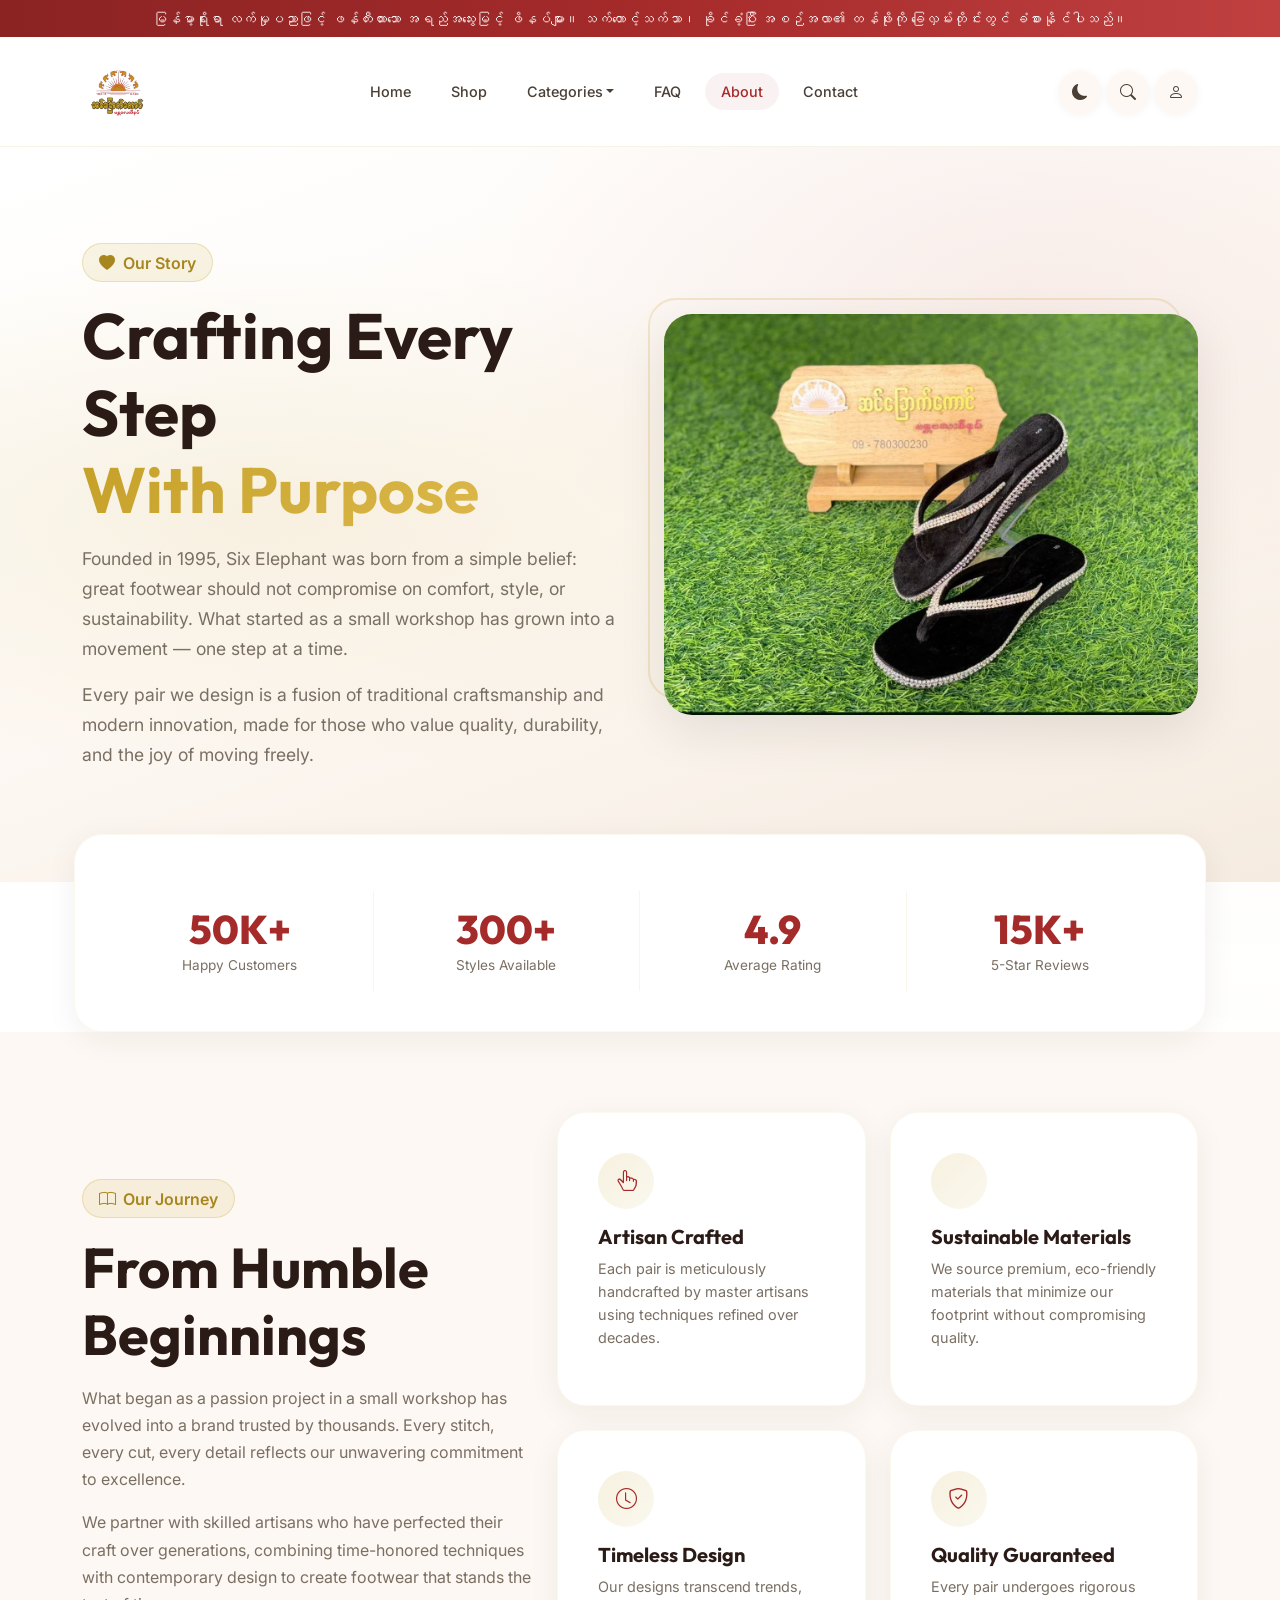
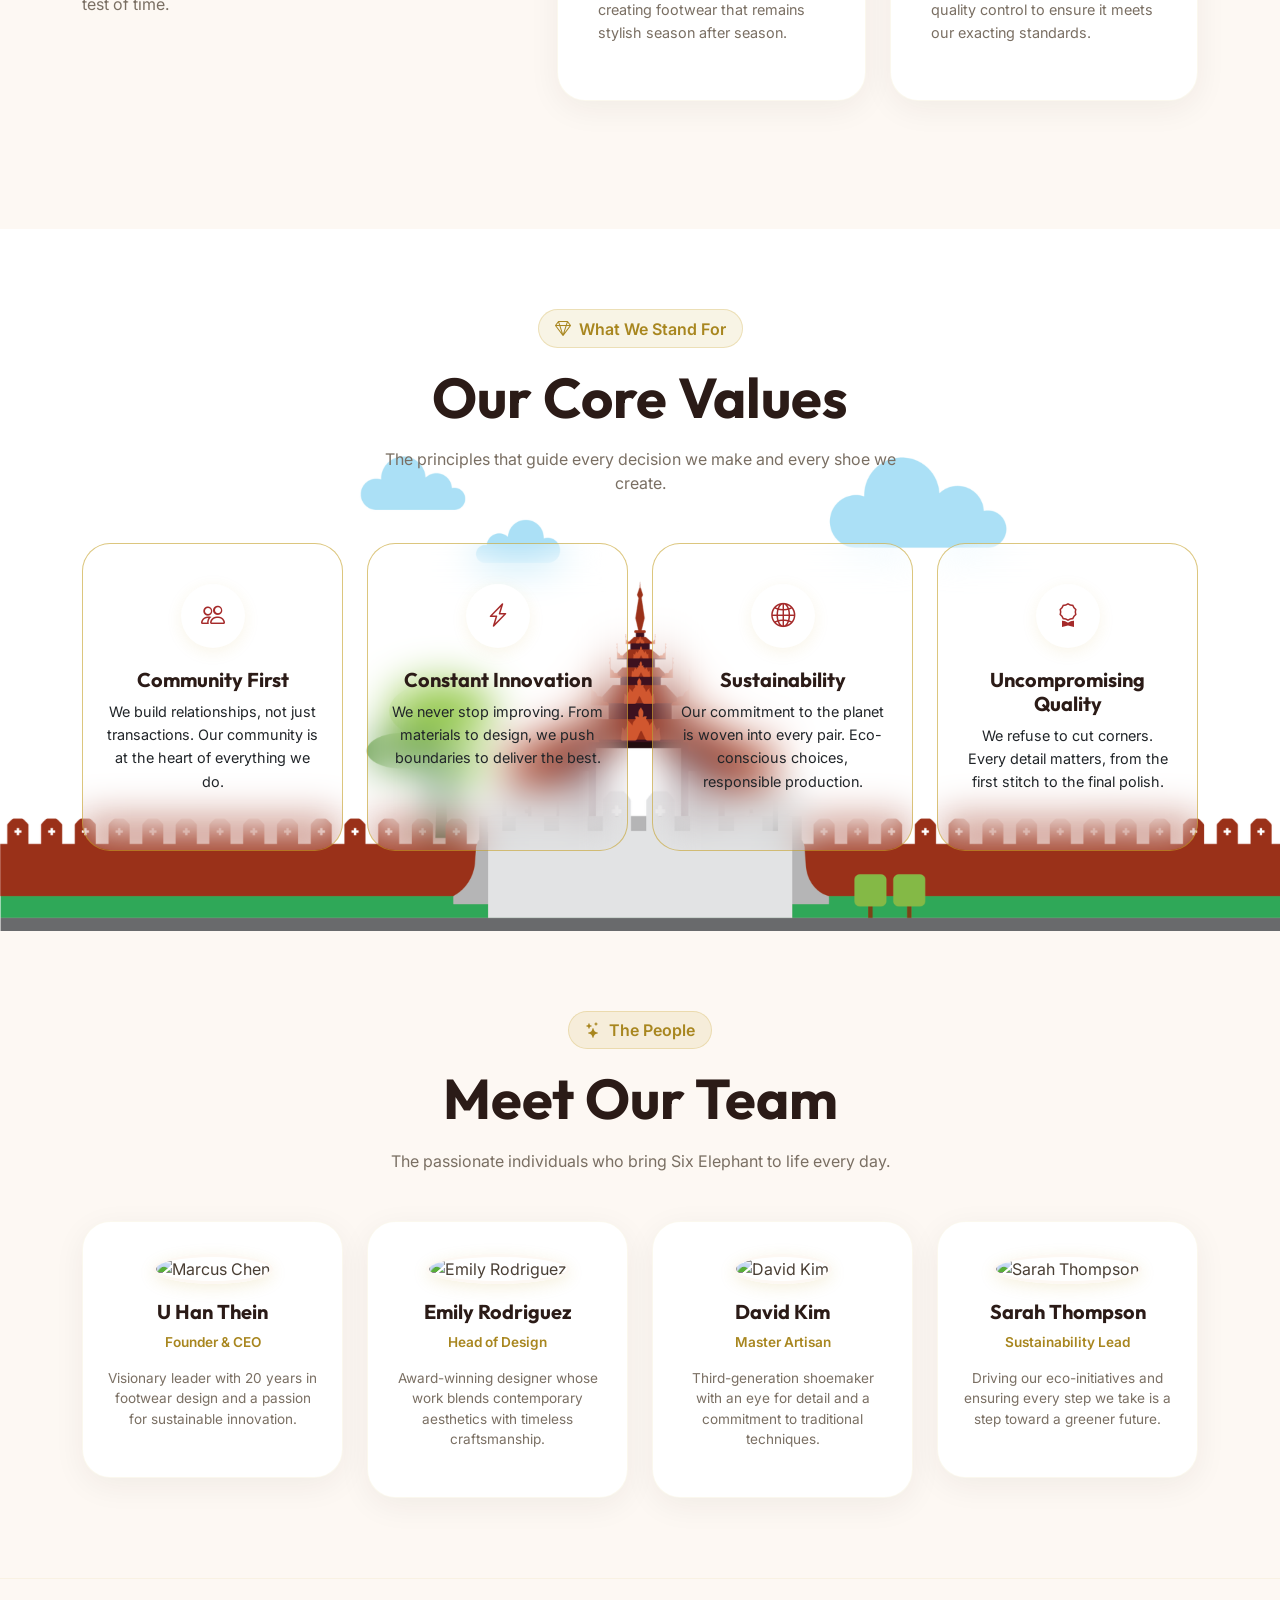
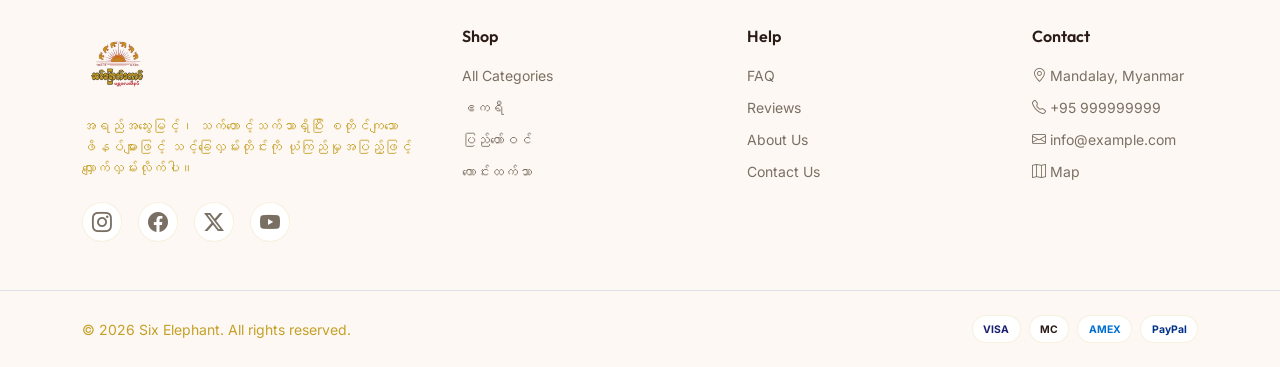
==== about.html @ 7e4e5fb4 "update project" ====
<!DOCTYPE html>
<html lang="en">
<head>
    <meta charset="UTF-8">
    <meta name="viewport" content="width=device-width, initial-scale=1.0">
    <meta name="description" content="Learn about Six Elephant - Premium Footwear. Our story, mission, values, and the team behind your favorite shoes.">
    <title>About Us - Six Elephant</title>
    <link rel="icon" href="images/logo.png" type="image/png">

    <link rel="preconnect" href="https://fonts.googleapis.com">
    <link rel="preconnect" href="https://fonts.gstatic.com" crossorigin>
    <link href="https://fonts.googleapis.com/css2?family=Inter:wght@400;500;600;700&family=Outfit:wght@400;500;600;700;800&display=swap" rel="stylesheet">

    <link href="https://cdn.jsdelivr.net/npm/bootstrap@5.3.3/dist/css/bootstrap.min.css" rel="stylesheet">
    <link href="https://cdn.jsdelivr.net/npm/bootstrap-icons@1.11.3/font/bootstrap-icons.min.css" rel="stylesheet">
    <link rel="stylesheet" href="css/style.css">
</head>
<body>

    <!-- Announcement Bar -->
    <div class="announcement-bar text-white py-2 text-center">
        မြန်မာ့ရိုးရာ လက်မှုပညာဖြင့် ဖန်တီးထားသော အရည်အသွေးမြင့် ဖိနပ်များ။ သက်တောင့်သက်သာ၊ ခိုင်ခံ့ပြီး အစဉ်အလာ၏ တန်ဖိုးကို ခြေလှမ်းတိုင်းတွင် ခံစားနိုင်ပါသည်။
    </div>

    <!-- Navbar -->
    <nav class="navbar navbar-expand-lg bg-white sticky-top" id="mainNav">
        <div class="container">
            <a class="navbar-brand" href="index.html">
                <img src="images/logo.png" alt="Brand Logo">
            </a>

            <button class="navbar-toggler border-0" type="button" data-bs-toggle="collapse" data-bs-target="#navbarNav" aria-controls="navbarNav" aria-expanded="false" aria-label="Toggle navigation">
                <div class="hamburger">
                    <span></span>
                    <span></span>
                    <span></span>
                </div>
            </button>

            <div class="collapse navbar-collapse" id="navbarNav">
                <ul class="navbar-nav mx-auto gap-lg-2">
                    <li class="nav-item"><a class="nav-link" href="index.html">Home</a></li>
                    <li class="nav-item"><a class="nav-link" href="shop.html">Shop</a></li>
                    <li class="nav-item dropdown">
                        <a class="nav-link dropdown-toggle" href="#" id="categoriesDropdown" role="button" data-bs-toggle="dropdown" aria-expanded="false">Categories</a>
                        <ul class="dropdown-menu" aria-labelledby="categoriesDropdown">
                            <li><a class="dropdown-item" href="shop.html">All Categories</a></li>
                            <li><a class="dropdown-item" href="shop.html">ကောင်းထက်သာ</a></li>
                            <li><a class="dropdown-item" href="shop.html">ဧကရီ</a></li>
                            <li><a class="dropdown-item" href="shop.html">ပြည်တော်ဝင်</a></li>
                        </ul>
                    </li>
                    <li class="nav-item"><a class="nav-link" href="faq.html">FAQ</a></li>
                    <li class="nav-item"><a class="nav-link active" href="about.html">About</a></li>
                    <li class="nav-item"><a class="nav-link" href="contact.html">Contact</a></li>
                </ul>
                <div class="d-flex align-items-center gap-1">
                    <button class="nav-icon-btn" id="themeToggle" aria-label="Toggle theme"><i class="bi bi-moon-fill" id="themeIcon"></i></button>
                    <button class="nav-icon-btn" id="searchToggle" aria-label="Search"><i class="bi bi-search"></i></button>
                    <button class="nav-icon-btn" aria-label="Account"><i class="bi bi-person"></i></button>
                    
                </div>
            </div>
        </div>
    </nav>

    <!-- Search Overlay -->
    <div class="search-overlay" id="searchOverlay" role="dialog" aria-modal="true" aria-label="Search">
        <button class="search-close" id="searchClose" aria-label="Close search"><i class="bi bi-x-lg"></i></button>
        <div class="search-container">
            <form class="search-form" action="#" method="get" role="search">
                <i class="bi bi-search search-icon" id="searchInputIcon"></i>
                <input type="search" id="searchInput" placeholder="Search shoes, categories, styles..." autocomplete="off" spellcheck="false">
                <span class="search-underline"></span>
            </form>
            <div class="search-hints">
                <span>Press</span>
                <kbd><i class="bi bi-command"></i>K</kbd>
                <span>to search</span>
                <span class="mx-1 opacity-50">·</span>
                <kbd>ESC</kbd>
                <span>to close</span>
            </div>
        </div>
    </div>

    <main>
        <!-- About Hero -->
        <section class="about-hero">
            <div class="container">
                <div class="row align-items-center g-5">
                    <div class="col-lg-6">
                        <span class="about-hero-badge mb-3 d-inline-flex">
                            <i class="bi bi-heart-fill"></i> Our Story
                        </span>
                        <h1 class="display-font display-3 fw-bold mb-3">
                            Crafting Every Step<br>
                            <span class="highlight">With Purpose</span>
                        </h1>
                        <p>
                            Founded in 1995, Six Elephant was born from a simple belief: great footwear should not compromise on comfort, style, or sustainability. What started as a small workshop has grown into a movement — one step at a time.
                        </p>
                        <p>
                            Every pair we design is a fusion of traditional craftsmanship and modern innovation, made for those who value quality, durability, and the joy of moving freely.
                        </p>
                    </div>
                    <div class="col-lg-6">
                        <div class="about-hero-image-wrap">
                            <img src="images/p1-1.jpeg" alt="Our craftsmanship" class="img-fluid about-hero-image">
                        </div>
                    </div>
                </div>
            </div>
        </section>

        <!-- Stats -->
        <div class="container">
            <div class="about-stats row g-3">
                <div class="col-6 col-md-3 about-stat-item">
                    <div class="about-stat-number">50K+</div>
                    <div class="about-stat-label">Happy Customers</div>
                </div>
                <div class="col-6 col-md-3 about-stat-item">
                    <div class="about-stat-number">300+</div>
                    <div class="about-stat-label">Styles Available</div>
                </div>
                <div class="col-6 col-md-3 about-stat-item">
                    <div class="about-stat-number">4.9</div>
                    <div class="about-stat-label">Average Rating</div>
                </div>
                <div class="col-6 col-md-3 about-stat-item">
                    <div class="about-stat-number">15K+</div>
                    <div class="about-stat-label">5-Star Reviews</div>
                </div>
            </div>
        </div>

        <!-- Story -->
        <section class="section-padding story-section">
            <div class="container">
                <div class="row align-items-center mb-5">
                    <div class="col-lg-5">
                        <span class="about-hero-badge mb-3 d-inline-flex">
                            <i class="bi bi-book"></i> Our Journey
                        </span>
                        <h2 class="display-font display-4 fw-bold mb-3">From Humble Beginnings</h2>
                        <p style="color:var(--text-muted);line-height:1.7;">
                            What began as a passion project in a small workshop has evolved into a brand trusted by thousands. Every stitch, every cut, every detail reflects our unwavering commitment to excellence.
                        </p>
                        <p style="color:var(--text-muted);line-height:1.7;">
                            We partner with skilled artisans who have perfected their craft over generations, combining time-honored techniques with contemporary design to create footwear that stands the test of time.
                        </p>
                    </div>
                    <div class="col-lg-7">
                        <div class="row g-4">
                            <div class="col-sm-6">
                                <div class="story-card">
                                    <div class="story-icon mb-3"><i class="bi bi-hand-index-thumb"></i></div>
                                    <h5 class="fw-bold mb-2">Artisan Crafted</h5>
                                    <p>Each pair is meticulously handcrafted by master artisans using techniques refined over decades.</p>
                                </div>
                            </div>
                            <div class="col-sm-6">
                                <div class="story-card">
                                    <div class="story-icon mb-3"><i class="bi bi-leaf"></i></div>
                                    <h5 class="fw-bold mb-2">Sustainable Materials</h5>
                                    <p>We source premium, eco-friendly materials that minimize our footprint without compromising quality.</p>
                                </div>
                            </div>
                            <div class="col-sm-6">
                                <div class="story-card">
                                    <div class="story-icon mb-3"><i class="bi bi-clock"></i></div>
                                    <h5 class="fw-bold mb-2">Timeless Design</h5>
                                    <p>Our designs transcend trends, creating footwear that remains stylish season after season.</p>
                                </div>
                            </div>
                            <div class="col-sm-6">
                                <div class="story-card">
                                    <div class="story-icon mb-3"><i class="bi bi-shield-check"></i></div>
                                    <h5 class="fw-bold mb-2">Quality Guaranteed</h5>
                                    <p>Every pair undergoes rigorous quality control to ensure it meets our exacting standards.</p>
                                </div>
                            </div>
                        </div>
                    </div>
                </div>
            </div>
        </section>

        <!-- Values -->
        <section class="section-padding values-section">
            <div class="container">
                <div class="text-center mb-5">
                    <span class="about-hero-badge mb-3 d-inline-flex">
                        <i class="bi bi-gem"></i> What We Stand For
                    </span>
                    <h2 class="display-font display-4 fw-bold mb-3">Our Core Values</h2>
                    <p class="mx-auto" style="max-width:560px;color:var(--text-muted);">The principles that guide every decision we make and every shoe we create.</p>
                </div>
                <div class="row g-4">
                    <div class="col-sm-6 col-lg-3">
                        <div class="value-card">
                            <div class="value-icon"><i class="bi bi-people"></i></div>
                            <h5 class="fw-bold mb-2">Community First</h5>
                            <p class="text-dark">We build relationships, not just transactions. Our community is at the heart of everything we do.</p>
                        </div>
                    </div>
                    <div class="col-sm-6 col-lg-3">
                        <div class="value-card">
                            <div class="value-icon"><i class="bi bi-lightning-charge"></i></div>
                            <h5 class="fw-bold mb-2">Constant Innovation</h5>
                            <p class="text-dark">We never stop improving. From materials to design, we push boundaries to deliver the best.</p>
                        </div>
                    </div>
                    <div class="col-sm-6 col-lg-3">
                        <div class="value-card">
                            <div class="value-icon"><i class="bi bi-globe2"></i></div>
                            <h5 class="fw-bold mb-2">Sustainability</h5>
                            <p class="text-dark">Our commitment to the planet is woven into every pair. Eco-conscious choices, responsible production.</p>
                        </div>
                    </div>
                    <div class="col-sm-6 col-lg-3">
                        <div class="value-card">
                            <div class="value-icon"><i class="bi bi-award"></i></div>
                            <h5 class="fw-bold mb-2">Uncompromising Quality</h5>
                            <p class="text-dark">We refuse to cut corners. Every detail matters, from the first stitch to the final polish.</p>
                        </div>
                    </div>
                </div>
            </div>
        </section>

        <!-- Team -->
        <section class="section-padding bg-cream">
            <div class="container">
                <div class="text-center mb-5">
                    <span class="about-hero-badge mb-3 d-inline-flex">
                        <i class="bi bi-stars"></i> The People
                    </span>
                    <h2 class="display-font display-4 fw-bold mb-3">Meet Our Team</h2>
                    <p class="mx-auto" style="max-width:560px;color:var(--text-muted);">The passionate individuals who bring Six Elephant to life every day.</p>
                </div>
                <div class="row g-4">
                    <div class="col-sm-6 col-lg-3">
                        <div class="team-card">
                            <img src="https://images.unsplash.com/photo-1507003211169-0a1dd7228f2d?w=200&h=200&fit=crop&crop=face" alt="Marcus Chen">
                            <h5 class="fw-bold">U Han Thein</h5>
                            <p class="team-role">Founder & CEO</p>
                            <p>Visionary leader with 20 years in footwear design and a passion for sustainable innovation.</p>
                        </div>
                    </div>
                    <div class="col-sm-6 col-lg-3">
                        <div class="team-card">
                            <img src="https://images.unsplash.com/photo-1494790108377-be9c29b29330?w=200&h=200&fit=crop&crop=face" alt="Emily Rodriguez">
                            <h5 class="fw-bold">Emily Rodriguez</h5>
                            <p class="team-role">Head of Design</p>
                            <p>Award-winning designer whose work blends contemporary aesthetics with timeless craftsmanship.</p>
                        </div>
                    </div>
                    <div class="col-sm-6 col-lg-3">
                        <div class="team-card">
                            <img src="https://images.unsplash.com/photo-1472099645785-5658abf4ff4e?w=200&h=200&fit=crop&crop=face" alt="David Kim">
                            <h5 class="fw-bold">David Kim</h5>
                            <p class="team-role">Master Artisan</p>
                            <p>Third-generation shoemaker with an eye for detail and a commitment to traditional techniques.</p>
                        </div>
                    </div>
                    <div class="col-sm-6 col-lg-3">
                        <div class="team-card">
                            <img src="https://images.unsplash.com/photo-1438761681033-6461ffad8d80?w=200&h=200&fit=crop&crop=face" alt="Sarah Thompson">
                            <h5 class="fw-bold">Sarah Thompson</h5>
                            <p class="team-role">Sustainability Lead</p>
                            <p>Driving our eco-initiatives and ensuring every step we take is a step toward a greener future.</p>
                        </div>
                    </div>
                </div>
            </div>
        </section>

        <!-- Newsletter CTA -->
        <!-- <section class="section-padding">
            <div class="container">
                <div class="newsletter-cta text-center position-relative">
                    <div class="position-relative" style="z-index:1;">
                        <span class="badge rounded-pill px-3 py-2 mb-3" style="background:rgba(255,255,255,0.15);color:#fff;border:1px solid rgba(255,255,255,0.2);">Stay Connected</span>
                        <h2 class="display-font display-5 fw-bold mb-3">Join the Six Elephant Family</h2>
                        <p class="mx-auto mb-4" style="max-width:520px;">Be the first to know about new drops, exclusive offers, and behind-the-scenes stories.</p>
                        <form class="newsletter-form" onsubmit="event.preventDefault();alert('Thanks for subscribing!');">
                            <input type="email" placeholder="Enter your email" required>
                            <button type="submit" class="btn btn-gold btn-rounded">Subscribe</button>
                        </form>
                    </div>
                </div>
            </div>
        </section> -->
    </main>

    <!-- Footer -->
    <footer id="footer" class="footer-section">
        <div class="container py-5">
            <div class="row">
                <div class="col-sm-6 col-md-4">
                    <a href="#" class="footer-brand d-inline-block mb-3">
                        <img src="images/logo.png" alt="Brand Logo" class="img-fluid">
                    </a>
                    <p class="text-secondary small">
                        အရည်အသွေးမြင့်၊ သက်တောင့်သက်သာရှိပြီး စတိုင်ကျသော ဖိနပ်များဖြင့် သင့်ခြေလှမ်းတိုင်းကို ယုံကြည်မှုအပြည့်ဖြင့် လျှောက်လှမ်းလိုက်ပါ။
                    </p>
                    <div class="d-flex gap-3 mt-4">
                        <a href="#" class="social-link" aria-label="Instagram"><i class="bi bi-instagram fs-5"></i></a>
                        <a href="#" class="social-link" aria-label="Facebook"><i class="bi bi-facebook fs-5"></i></a>
                        <a href="#" class="social-link" aria-label="Twitter"><i class="bi bi-twitter-x fs-5"></i></a>
                        <a href="#" class="social-link" aria-label="YouTube"><i class="bi bi-youtube fs-5"></i></a>
                    </div>
                </div>
                <div class="col-6 col-sm-3 col-md-3">
                    <h6 class="fw-semibold mb-3">Shop</h6>
                    <ul class="list-unstyled d-flex flex-column gap-2">
                        <li><a href="#" class="footer-link">All Categories</a></li>
                        <li><a href="#" class="footer-link">ဧကရီ</a></li>
                        <li><a href="#" class="footer-link">ပြည်တော်ဝင်</a></li>
                        <li><a href="#" class="footer-link">ကောင်းထက်သာ</a></li>
                    </ul>
                </div>
                <div class="col-6 col-sm-3 col-md-3">
                    <h6 class="fw-semibold mb-3">Help</h6>
                    <ul class="list-unstyled d-flex flex-column gap-2">
                        <li><a href="#" class="footer-link">FAQ</a></li>
                        <li><a href="#" class="footer-link">Reviews</a></li>
                        <li><a href="#" class="footer-link">About Us</a></li>
                        <li><a href="#" class="footer-link">Contact Us</a></li>
                    </ul>
                </div>
                <div class="col-sm-6 col-md-2">
                    <h6 class="fw-semibold mb-3">Contact</h6>
                    <ul class="list-unstyled d-flex flex-column gap-2">
                        <li><a href="#" class="footer-link"><i class="bi bi-geo-alt"></i> Mandalay, Myanmar</a></li>
                        <li><a href="#" class="footer-link"><i class="bi bi-telephone"></i> +95 999999999</a></li>
                        <li><a href="#" class="footer-link"><i class="bi bi-envelope"></i> info@example.com</a></li>
                        <li><a href="#" class="footer-link"><i class="bi bi-map"></i> Map</a></li>
                        
                    </ul>
                </div>
            </div>
        </div>
        <div class="border-top">
            <div class="container py-4">
                <div class="d-flex flex-column flex-md-row justify-content-between align-items-center gap-3">
                    <p class="text-secondary small mb-0">&copy; 2026 Six Elephant. All rights reserved.</p>
                    <div class="d-flex gap-2">
                        <span class="payment-icon" style="color:#1A1F71;">VISA</span>
                        <span class="payment-icon">MC</span>
                        <span class="payment-icon" style="color:#006FCF;">AMEX</span>
                        <span class="payment-icon" style="color:#003087;">PayPal</span>
                    </div>
                </div>
            </div>
        </div>
    </footer>

    <script src="https://cdn.jsdelivr.net/npm/bootstrap@5.3.3/dist/js/bootstrap.bundle.min.js"></script>
    <script>
        const nav = document.getElementById('mainNav');
        window.addEventListener('scroll', () => {
            nav.classList.toggle('scrolled', window.scrollY > 10);
        });

        const navbarCollapse = document.getElementById('navbarNav');
        const hamburger = document.querySelector('.hamburger');
        if (navbarCollapse && hamburger) {
            navbarCollapse.addEventListener('shown.bs.collapse', () => hamburger.classList.add('active'));
            navbarCollapse.addEventListener('hidden.bs.collapse', () => hamburger.classList.remove('active'));
        }
    </script>
    <script>
        (function() {
            const themeToggle = document.getElementById('themeToggle');
            const themeIcon = document.getElementById('themeIcon');

            function setIcon(theme) {
                if (!themeIcon) return;
                themeIcon.className = theme === 'dark' ? 'bi bi-sun-fill' : 'bi bi-moon-fill';
            }

            function applyTheme(theme) {
                if (theme === 'dark') {
                    document.body.classList.add('dark');
                } else {
                    document.body.classList.remove('dark');
                }
                setIcon(theme);
                try { localStorage.setItem('theme', theme); } catch (e) {}
            }

            const stored = (function() {
                try { return localStorage.getItem('theme'); } catch(e){ return null; }
            })();

            const initial = stored || 'light';
            applyTheme(initial);

            if (themeToggle) {
                themeToggle.addEventListener('click', () => {
                    const newTheme = document.body.classList.contains('dark') ? 'light' : 'dark';
                    applyTheme(newTheme);
                });
            }
        })();
    </script>
    <script>
        (function() {
            const overlay = document.getElementById('searchOverlay');
            const toggle = document.getElementById('searchToggle');
            const close = document.getElementById('searchClose');
            const input = document.getElementById('searchInput');
            const icon = document.getElementById('searchInputIcon');

            function openSearch() {
                overlay.classList.add('active');
                document.body.style.overflow = 'hidden';
                setTimeout(() => input && input.focus(), 100);
                if (icon) icon.classList.add('focused');
            }

            function closeSearch() {
                overlay.classList.remove('active');
                document.body.style.overflow = '';
                if (input) input.value = '';
                if (icon) icon.classList.remove('focused');
            }

            if (toggle) toggle.addEventListener('click', openSearch);
            if (close) close.addEventListener('click', closeSearch);

            overlay.addEventListener('click', function(e) {
                if (e.target === overlay) closeSearch();
            });

            document.addEventListener('keydown', function(e) {
                if ((e.metaKey || e.ctrlKey) && e.key === 'k') {
                    e.preventDefault();
                    overlay.classList.contains('active') ? closeSearch() : openSearch();
                }
                if (e.key === 'Escape' && overlay.classList.contains('active')) {
                    closeSearch();
                }
            });

            if (input) {
                input.addEventListener('focus', function() {
                    if (icon) icon.classList.add('focused');
                });
                input.addEventListener('blur', function() {
                    if (!input.value) icon.classList.remove('focused');
                });
            }
        })();
    </script>
</body>
</html>
---- css/style.css ----
:root {
    --brand-red: #a52a2a;
    --brand-red-dark: #8b2323;
    --brand-red-light: #c04040;
    --brand-gold: #c5a028;
    --brand-gold-dark: #a8861f;
    --brand-gold-light: #dbb84a;
    --brand-brown: #2b1b17;
    --cream: #fdf8f3;
    --cream-dark: #f5ebe0;
    --white: #ffffff;
    --text-body: #4a3f35;
    --text-muted: #7a6f63;
    --shadow-soft: 0 8px 32px rgba(43, 27, 23, 0.06);
    --shadow-hover: 0 16px 48px rgba(43, 27, 23, 0.1);
    --radius-sm: 1rem;
    --radius-md: 1.25rem;
    --radius-lg: 1.75rem;
    --radius-pill: 50rem;
    --ease-smooth: cubic-bezier(0.4, 0, 0.2, 1);

    --bs-primary: var(--brand-red);
    --bs-primary-rgb: 165, 42, 42;
    --bs-secondary: var(--brand-gold);
    --bs-secondary-rgb: 197, 160, 40;
    --bs-body-font-family: "Inter", system-ui, sans-serif;
    --bs-body-color: var(--text-body);
    --bs-body-bg: var(--white);
    --bs-border-radius: var(--radius-sm);
    --bs-border-radius-lg: var(--radius-md);
    --bs-border-radius-xl: var(--radius-lg);
    --theme-transition-duration: 0.35s;
}

/* Smooth theme transitions */
*, *::before, *::after {
    transition: background-color var(--theme-transition-duration) var(--ease-smooth),
                color var(--theme-transition-duration) var(--ease-smooth),
                border-color var(--theme-transition-duration) var(--ease-smooth),
                box-shadow var(--theme-transition-duration) var(--ease-smooth),
                fill var(--theme-transition-duration) var(--ease-smooth);
}

@media (prefers-reduced-motion: reduce) {
    *, *::before, *::after { transition: none !important; }
}


/* Dark theme overrides */
body.dark {
    --white: #0b0b0d;
    --cream: #0f1112;
    --cream-dark: #0b0b0b;
    --text-body: #e6e6e6;
    --text-muted: #bdbdbd;
    --brand-brown: #f5efe9;
    --bs-body-bg: var(--white);
    --shadow-soft: 0 8px 32px rgba(0,0,0,0.5);
    --shadow-hover: 0 16px 48px rgba(0,0,0,0.6);
}

.brand_color {
    color: var(--brand-gold) !important;
}

* {
    scroll-behavior: smooth;
}

body {
    font-family: var(--bs-body-font-family);
    color: var(--text-body);
    background: var(--bs-body-bg);
    -webkit-font-smoothing: antialiased;
}

h1, h2, h3, h4, h5, h6,
.display-font {
    font-family: "Outfit", system-ui, sans-serif;
    color: var(--brand-brown);
}

/* Announcement Bar */
.announcement-bar {
    background: linear-gradient(90deg, var(--brand-red-dark), var(--brand-red), var(--brand-red-light));
    font-size: 0.875rem;
    letter-spacing: 0.01em;
}

/* Navbar */
.navbar {
    padding: 0.85rem 0;
    background: rgba(255, 255, 255, 0.92) !important;
    backdrop-filter: blur(16px);
    border-bottom: 1px solid rgba(197, 160, 40, 0.12);
    transition: box-shadow 0.35s var(--ease-smooth), padding 0.35s var(--ease-smooth), background-color var(--theme-transition-duration) var(--ease-smooth);
}

.navbar.scrolled {
    box-shadow: var(--shadow-soft);
    padding: 0.6rem 0;
}

/* Dark mode navbar overrides */
body.dark .navbar {
    background: rgba(11, 11, 13, 0.92) !important; /* darker navbar in dark mode */
    border-bottom-color: rgba(255, 255, 255, 0.06);
    box-shadow: var(--shadow-soft);
}

/* Ensure nav links are readable in dark mode */
body.dark .nav-link {
    color: var(--text-body) !important;
}

body.dark .nav-link:hover,
body.dark .nav-link.active {
    color: var(--brand-gold-light) !important;
    background: rgba(197, 160, 40, 0.04) !important;
}

/* If Bootstrap utility bg-white is present, neutralize it in dark mode */
body.dark .bg-white {
    background-color: transparent !important;
}


.navbar-brand img {
    height: 72px;
    width: auto;
    object-fit: contain;
    transition: transform 0.35s var(--ease-smooth);
}

.navbar-brand:hover img {
    transform: scale(1.02);
}

.nav-link {
    font-weight: 500;
    font-size: 0.9rem;
    color: var(--text-body) !important;
    padding: 0.5rem 1rem !important;
    border-radius: var(--radius-pill);
    transition: color 0.3s var(--ease-smooth), background 0.3s var(--ease-smooth);
}

.nav-link:hover,
.nav-link.active {
    color: var(--brand-red) !important;
    background: rgba(165, 42, 42, 0.06);
}

.nav-icon-btn {
    width: 44px;
    height: 44px;
    border: none;
    background: var(--cream);
    border-radius: var(--radius-pill);
    color: var(--text-body);
    display: inline-flex;
    align-items: center;
    justify-content: center;
    transition: background 0.3s var(--ease-smooth), color 0.3s var(--ease-smooth), transform 0.3s var(--ease-smooth);
}

.nav-icon-btn:hover {
    background: rgba(197, 160, 40, 0.15);
    color: var(--brand-red);
    transform: translateY(-1px);
}

.cart-badge {
    top: 4px;
    right: 4px;
    width: 18px;
    height: 18px;
    font-size: 0.65rem;
    background: var(--brand-red);
}

/* Hamburger menu */
.navbar-toggler {
    padding: 0.5rem;
    border: none !important;
    outline: none !important;
    box-shadow: none !important;
}

.navbar-toggler:focus,
.navbar-toggler:active {
    outline: none !important;
    box-shadow: none !important;
    border: none !important;
}

.hamburger {
    width: 24px;
    height: 20px;
    position: relative;
    display: flex;
    flex-direction: column;
    justify-content: space-between;
}

.hamburger span {
    display: block;
    width: 100%;
    height: 2.5px;
    background: var(--text-body);
    border-radius: 4px;
    transform-origin: center;
    transition: all 0.35s var(--ease-smooth);
}

.hamburger.active span:nth-child(1) {
    transform: translateY(8.75px) rotate(45deg);
}

.hamburger.active span:nth-child(2) {
    opacity: 0;
    transform: scaleX(0);
}

.hamburger.active span:nth-child(3) {
    transform: translateY(-8.75px) rotate(-45deg);
}

body.dark .hamburger span {
    background: var(--text-body);
}

/* Buttons */
.btn {
    transition: all 0.35s var(--ease-smooth);
}

.btn-primary {
    --bs-btn-bg: var(--brand-red);
    --bs-btn-border-color: var(--brand-red);
    --bs-btn-hover-bg: var(--brand-red-dark);
    --bs-btn-hover-border-color: var(--brand-red-dark);
    --bs-btn-active-bg: var(--brand-red-dark);
    --bs-btn-active-border-color: var(--brand-red-dark);
    --bs-btn-focus-shadow-rgb: 165, 42, 42;
    box-shadow: 0 4px 20px rgba(165, 42, 42, 0.2);
}

.btn-primary:hover {
    transform: translateY(-2px);
    box-shadow: 0 8px 28px rgba(165, 42, 42, 0.28);
}

.btn-outline-gold {
    color: var(--brand-brown);
    border: 2px solid rgba(197, 160, 40, 0.45);
    background: transparent;
}

.btn-outline-gold:hover {
    background: rgba(197, 160, 40, 0.1);
    border-color: var(--brand-gold);
    color: var(--brand-brown);
    transform: translateY(-2px);
}

.btn-gold {
    background: linear-gradient(135deg, var(--brand-gold-light), var(--brand-gold));
    border: none;
    color: var(--brand-brown);
    font-weight: 600;
    box-shadow: 0 4px 20px rgba(197, 160, 40, 0.25);
}

.btn-gold:hover {
    background: linear-gradient(135deg, var(--brand-gold), var(--brand-gold-dark));
    color: var(--brand-brown);
    transform: translateY(-2px);
    box-shadow: 0 8px 28px rgba(197, 160, 40, 0.35);
}

.btn-rounded {
    border-radius: var(--radius-pill);
    padding: 0.8rem 2.25rem;
    font-weight: 600;
}

/* Hero */
.hero-section {
    background: linear-gradient(160deg, var(--white) 0%, var(--cream) 45%, var(--cream-dark) 100%);
    min-height: 88vh;
    position: relative;
    overflow: hidden;
}

.hero-section::before {
    content: "";
    position: absolute;
    inset: 0;
    background:
        radial-gradient(ellipse at 85% 15%, rgba(197, 160, 40, 0.14), transparent 50%),
        radial-gradient(ellipse at 10% 85%, rgba(165, 42, 42, 0.06), transparent 45%);
    pointer-events: none;
}

.hero-grid-pattern {
    display: none;
}

.hero-badge {
    background: rgba(197, 160, 40, 0.12);
    color: var(--brand-gold-dark);
    border: 1px solid rgba(197, 160, 40, 0.25);
    font-weight: 600;
}

.hero-title {
    color: var(--brand-brown);
}

.hero-title .highlight {
    background: linear-gradient(135deg, var(--brand-gold), var(--brand-gold-light));
    -webkit-background-clip: text;
    -webkit-text-fill-color: transparent;
    background-clip: text;
}

.hero-lead {
    color: var(--text-muted);
}

.hero-stat-box {
    background: var(--white);
    border-radius: var(--radius-md);
    padding: 1rem 1.25rem;
    box-shadow: var(--shadow-soft);
    border: 1px solid rgba(197, 160, 40, 0.1);
    transition: transform 0.35s var(--ease-smooth), box-shadow 0.35s var(--ease-smooth);
}

.hero-stat-box:hover {
    transform: translateY(-3px);
    box-shadow: var(--shadow-hover);
}

.hero-stat-value {
    color: var(--brand-brown);
}

.hero-stat-label {
    color: var(--text-muted);
    font-size: 0.8rem;
}

.hero-image-wrap {
    position: relative;
}

.hero-image-wrap > img {
    border-radius: var(--radius-lg);
    box-shadow: var(--shadow-hover);
    transition: transform 0.6s var(--ease-smooth);
}

.hero-image-wrap:hover > img {
    transform: scale(1.01);
}

.floating-badge {
    background: rgba(255, 255, 255, 0.92);
    backdrop-filter: blur(12px);
    border: 1px solid rgba(197, 160, 40, 0.15);
    border-radius: var(--radius-md);
    box-shadow: var(--shadow-soft);
}

.sale-badge-circle {
    width: 84px;
    height: 84px;
    background: linear-gradient(135deg, var(--brand-red), var(--brand-red-dark));
    box-shadow: 0 8px 28px rgba(165, 42, 42, 0.3);
}

.scroll-indicator {
    color: var(--text-muted);
    text-decoration: none;
    transition: color 0.3s var(--ease-smooth);
}

.scroll-indicator:hover {
    color: var(--brand-red);
}

/* Sections */
.section-padding {
    padding: 5rem 0;
}

.section-header p {
    color: var(--text-muted);
}

.section-link {
    color: var(--brand-red);
    font-weight: 600;
    text-decoration: none;
    transition: color 0.3s var(--ease-smooth), gap 0.3s var(--ease-smooth);
}

.section-link:hover {
    color: var(--brand-gold-dark);
}

/* Category Cards */
.category-card {
    display: block;
    position: relative;
    border-radius: var(--radius-lg);
    overflow: hidden;
    text-decoration: none;
    color: #fff;
    aspect-ratio: 4 / 3;
    box-shadow: var(--shadow-soft);
    transition: transform 0.45s var(--ease-smooth), box-shadow 0.45s var(--ease-smooth);
}

.category-card:hover {
    transform: translateY(-6px);
    box-shadow: var(--shadow-hover);
}

.category-card img {
    width: 100%;
    height: 100%;
    object-fit: cover;
    transition: transform 0.6s var(--ease-smooth);
}

.category-card:hover img {
    transform: scale(1.06);
}

.category-overlay {
    position: absolute;
    inset: 0;
    background: linear-gradient(to top, rgba(43, 27, 23, 0.82) 0%, rgba(43, 27, 23, 0.25) 55%, transparent 100%);
}

.category-content {
    position: absolute;
    bottom: 0;
    left: 0;
    right: 0;
    padding: 1.75rem;
}

.category-pill {
    background: rgba(197, 160, 40, 0.25);
    backdrop-filter: blur(6px);
    font-size: 0.75rem;
    padding: 0.3rem 0.85rem;
    border-radius: var(--radius-pill);
    border: 1px solid rgba(197, 160, 40, 0.3);
}

/* Product Cards */
.product-card {
    background: var(--white);
    border-radius: var(--radius-lg);
    padding: 1rem;
    border: 1px solid rgba(197, 160, 40, 0.08);
    box-shadow: var(--shadow-soft);
    height: 100%;
    transition: transform 0.4s var(--ease-smooth), box-shadow 0.4s var(--ease-smooth);
}

.product-card:hover {
    transform: translateY(-6px);
    box-shadow: var(--shadow-hover);
}

.product-card a {
    color: var(--brand-brown);
}

.product-image-wrap {
    position: relative;
    border-radius: var(--radius-md);
    overflow: hidden;
    background: var(--cream);
    aspect-ratio: 1;
}

.product-image-wrap img {
    width: 100%;
    height: 100%;
    object-fit: cover;
    transition: transform 0.6s var(--ease-smooth);
}

.product-card:hover .product-image-wrap img {
    transform: scale(1.05);
}

.product-badge {
    font-size: 0.68rem;
    font-weight: 700;
    padding: 0.3rem 0.7rem;
    border-radius: var(--radius-pill);
    letter-spacing: 0.02em;
}

.badge-sale {
    background: var(--brand-red);
    color: #fff;
}

.badge-new {
    background: var(--brand-gold);
    color: var(--brand-brown);
}

.badge-bestseller {
    background: linear-gradient(135deg, var(--brand-gold-light), var(--brand-gold));
    color: var(--brand-brown);
}

.color-swatch {
    width: 18px;
    height: 18px;
    border-radius: 50%;
    border: 2px solid var(--cream-dark);
    display: inline-block;
    transition: transform 0.25s var(--ease-smooth);
}

.color-swatch:hover {
    transform: scale(1.15);
}

.star-rating {
    color: var(--brand-gold);
    font-size: 0.85rem;
}

/* Features */
.features-section {
    background: var(--cream);
    border-radius: var(--radius-lg);
    margin: 0 1rem;
}

.feature-card {
    background: var(--white);
    border-radius: var(--radius-md);
    padding: 1.5rem;
    height: 100%;
    border: 1px solid rgba(197, 160, 40, 0.1);
    box-shadow: var(--shadow-soft);
    transition: transform 0.35s var(--ease-smooth);
}

.feature-card:hover {
    transform: translateY(-4px);
}

.feature-icon {
    width: 52px;
    height: 52px;
    border-radius: var(--radius-pill);
    background: linear-gradient(135deg, rgba(197, 160, 40, 0.15), rgba(197, 160, 40, 0.08));
    color: var(--brand-red);
    display: flex;
    align-items: center;
    justify-content: center;
    flex-shrink: 0;
}

/* Testimonials */
.testimonials-section {
    background: rgb(22, 18, 18);
    background-image: url("../images/background.png");
    background-size: cover;
    background-position: center;
}

.testimonial-card {
    background: rgba(255, 255, 255, 0.06);
    backdrop-filter: blur(8px);
    border: 1px solid rgba(197, 160, 40, 0.15);
    border-radius: var(--radius-lg);
    padding: 2rem;
    height: 100%;
    transition: transform 0.4s var(--ease-smooth), background 0.4s var(--ease-smooth);
}

.testimonial-card:hover {
    transform: translateY(-4px);
    background: rgba(255, 255, 255, 0.09);
}

.testimonial-stars {
    color: var(--brand-gold-light);
}

.stats-bar .stat-value {
    font-family: "Outfit", sans-serif;
    font-size: 2.25rem;
    font-weight: 700;
    color: var(--brand-gold-light);
}

.stats-bar .stat-divider {
    width: 1px;
    height: 48px;
    background: rgba(197, 160, 40, 0.25);
}

/* Footer */
.footer-section {
    background: var(--cream);
}

.footer-brand img {
    height: 72px;
    width: auto;
}

.footer-link {
    color: var(--text-muted);
    text-decoration: none;
    font-size: 0.875rem;
    transition: color 0.3s var(--ease-smooth), padding-left 0.3s var(--ease-smooth);
}

.footer-link:hover {
    color: var(--brand-red);
    padding-left: 4px;
}

.social-link {
    width: 40px;
    height: 40px;
    border-radius: var(--radius-pill);
    background: var(--white);
    color: var(--text-muted);
    display: inline-flex;
    align-items: center;
    justify-content: center;
    border: 1px solid rgba(197, 160, 40, 0.15);
    transition: all 0.3s var(--ease-smooth);
}

.social-link:hover {
    background: var(--brand-red);
    color: #fff;
    border-color: var(--brand-red);
    transform: translateY(-2px);
}

.payment-icon {
    height: 28px;
    padding: 0 0.65rem;
    border-radius: var(--radius-sm);
    background: var(--white);
    border: 1px solid rgba(197, 160, 40, 0.15);
    display: inline-flex;
    align-items: center;
    justify-content: center;
    font-size: 0.65rem;
    font-weight: 700;
    color: var(--brand-brown);
}

/* Utilities */
.text-brand-red { color: var(--brand-red); }
.text-brand-gold { color: var(--brand-gold); }
.text-brand-brown { color: var(--brand-brown); }
.bg-cream { background-color: var(--cream); }
.bg-light-section { background-color: var(--cream); }

.badge-just-dropped {
    background: rgba(197, 160, 40, 0.12);
    color: var(--brand-gold-dark);
    border: 1px solid rgba(197, 160, 40, 0.2);
    font-weight: 600;
}

@media (min-width: 992px) {
    /* Desktop: show dropdown on hover */
    .navbar .dropdown .dropdown-menu { display: block; visibility: hidden; opacity: 0; transform: translateY(6px); transition: opacity 0.15s ease, transform 0.15s ease; }
    .navbar .dropdown:hover > .dropdown-menu { visibility: visible; opacity: 1; transform: translateY(0); }
}

@media (max-width: 991.98px) {
    .hero-section {
        min-height: auto;
        padding-top: 2.5rem;
        padding-bottom: 2.5rem;
    }

    .navbar-brand img,
    .footer-brand img {
        height: 56px;
    }

    .section-padding {
        padding: 3.5rem 0;
    }

    .stats-bar .stat-divider {
        display: none;
    }

    .features-section {
        margin: 0;
        border-radius: 0;
    }
}

@media (max-width: 575.98px) {
    .sale-badge-circle {
        width: 68px;
        height: 68px;
        font-size: 0.75rem;
    }

    .btn-rounded {
        width: 100%;
    }
}


/* ==========================================
   MODERN 2026 UI UPGRADE
   Add at bottom of existing CSS
========================================== */

/* Smooth page animation */
body {
    animation: pageFade .5s ease;
}

@keyframes pageFade {
    from {
        opacity: 0;
        transform: translateY(8px);
    }
    to {
        opacity: 1;
        transform: translateY(0);
    }
}

/* Better container spacing */
.container {
    position: relative;
    z-index: 2;
}

/* Modern shop page */
main {
    background:
        radial-gradient(circle at top right,
            rgba(197,160,40,.05),
            transparent 30%),
        radial-gradient(circle at bottom left,
            rgba(165,42,42,.04),
            transparent 30%);
}

/* ==========================================
   SIDEBAR
========================================== */

.sidebar .card {
    background: var(--white);
    border: none;
    border-radius: 24px;
    box-shadow: 0 8px 30px rgba(0,0,0,.04);
    overflow: hidden;
}

.sidebar .card h6 {
    font-weight: 700;
    margin-bottom: 1rem;
}

.sidebar .card a {
    color: var(--text-body);
    transition: .3s;
}

.sidebar .card a:hover {
    color: var(--brand-red);
    padding-left: 4px;
}

/* ==========================================
   PRODUCT GRID
========================================== */

.product-grid {
    position: relative;
}

/* ==========================================
   PRODUCT CARD
========================================== */

.product-card {
    position: relative;
    overflow: hidden;
    border-radius: 28px;
    background: var(--white);
    border: 1px solid rgba(197,160,40,.08);
    box-shadow:
        0 10px 30px rgba(43,27,23,.05),
        0 1px 2px rgba(43,27,23,.05);
}

.product-card:hover {
    transform: translateY(-10px);
    box-shadow:
        0 25px 60px rgba(43,27,23,.12),
        0 10px 20px rgba(43,27,23,.08);
}

/* Shimmer hover */
.product-card::before {
    content: "";
    position: absolute;
    top: 0;
    left: -120%;
    width: 80%;
    height: 100%;
    background:
        linear-gradient(
            90deg,
            transparent,
            rgba(255,255,255,.3),
            transparent
        );
    transition: .8s;
    z-index: 1;
}

.product-card:hover::before {
    left: 140%;
}

/* ==========================================
   PRODUCT IMAGE
========================================== */

.product-image-wrap {
    background:
        linear-gradient(
            135deg,
            #fdf8f3,
            #f8f5ef
        );
    border-radius: 20px;
    overflow: hidden;
}

.product-image-wrap img {
    transition:
        transform .8s cubic-bezier(.22,1,.36,1),
        filter .4s ease;
}

.product-card:hover .product-image-wrap img {
    transform: scale(1.08);
    filter: saturate(1.05);
}

/* ==========================================
   PRODUCT TITLE
========================================== */

.product-title {
    font-size: 1rem;
    line-height: 1.5;
    color: var(--brand-brown);
    transition: color .3s ease;
}

.product-card:hover .product-title {
    color: var(--brand-red);
}

/* ==========================================
   PRICE
========================================== */

.product-price {
    font-size: 1.1rem;
    color: var(--brand-red);
}

.product-price small {
    font-size: .8rem;
}

/* ==========================================
   COLOR DOTS
========================================== */

.color-dot,
.color-swatch {
    width: 18px;
    height: 18px;
    border-radius: 50%;
    transition: all .25s ease;
    cursor: pointer;
}

.color-dot:hover,
.color-swatch:hover {
    transform: scale(1.3);
    box-shadow: 0 0 0 4px rgba(197,160,40,.15);
}

/* ==========================================
   BADGES
========================================== */

.product-badge {
    backdrop-filter: blur(12px);
    border: 1px solid rgba(255,255,255,.15);
    box-shadow: 0 6px 20px rgba(0,0,0,.12);
}

.badge-sale {
    background:
        linear-gradient(
            135deg,
            #d63031,
            #a52a2a
        );
}

.badge-new {
    background:
        linear-gradient(
            135deg,
            #f4d03f,
            #c5a028
        );
}

.badge-bestseller {
    background:
        linear-gradient(
            135deg,
            #f7dc6f,
            #c5a028
        );
}

/* ==========================================
   SORT SELECT
========================================== */

.form-select {
    border-radius: 14px;
    border: 1px solid rgba(197,160,40,.15);
    box-shadow: none;
}

.form-select:focus {
    border-color: var(--brand-gold);
    box-shadow:
        0 0 0 4px rgba(197,160,40,.12);
}

/* ==========================================
   FOOTER
========================================== */

.footer-section {
    border-top: 1px solid rgba(197,160,40,.08);
}

.footer-link:hover {
    transform: translateX(3px);
}

/* ==========================================
   NAVBAR IMPROVEMENTS
========================================== */

.navbar {
    backdrop-filter: blur(24px);
    -webkit-backdrop-filter: blur(24px);
}

.nav-icon-btn {
    box-shadow:
        inset 0 1px 0 rgba(255,255,255,.5),
        0 2px 8px rgba(0,0,0,.04);
}

.nav-icon-btn:hover {
    transform: translateY(-2px);
}

/* ==========================================
   DARK MODE IMPROVEMENTS
========================================== */

body.dark .sidebar .card,
body.dark .product-card {
    background: #131517;
    border-color: rgba(255,255,255,.06);
}

body.dark .product-image-wrap {
    background:
        linear-gradient(
            135deg,
            #181a1d,
            #0f1112
        );
}

body.dark .footer-section {
    background: #101214;
}

body.dark .social-link {
    background: #181a1d;
}

body.dark .product-card::before {
    background:
        linear-gradient(
            90deg,
            transparent,
            rgba(255,255,255,.05),
            transparent
        );
}

/* ==========================================
   SEARCH OVERLAY
========================================== */

.search-overlay {
    position: fixed;
    inset: 0;
    z-index: 9999;
    background: rgba(255, 255, 255, 0.95);
    backdrop-filter: blur(32px);
    -webkit-backdrop-filter: blur(32px);
    display: flex;
    align-items: center;
    justify-content: center;
    opacity: 0;
    visibility: hidden;
    transition: opacity 0.4s var(--ease-smooth), visibility 0.4s var(--ease-smooth);
}

.search-overlay.active {
    opacity: 1;
    visibility: visible;
}

.search-overlay .search-container {
    width: 100%;
    max-width: 640px;
    padding: 0 2rem;
    transform: translateY(20px) scale(0.96);
    transition: transform 0.5s var(--ease-smooth);
}

.search-overlay.active .search-container {
    transform: translateY(0) scale(1);
}

.search-overlay .search-close {
    position: absolute;
    top: 2rem;
    right: 2rem;
    width: 48px;
    height: 48px;
    border: none;
    border-radius: var(--radius-pill);
    background: var(--cream);
    color: var(--text-body);
    display: flex;
    align-items: center;
    justify-content: center;
    font-size: 1.3rem;
    cursor: pointer;
    transition: background 0.3s var(--ease-smooth), transform 0.3s var(--ease-smooth);
}

.search-overlay .search-close:hover {
    background: var(--brand-red);
    color: #fff;
    transform: rotate(90deg);
}

.search-overlay .search-form {
    position: relative;
    width: 100%;
}

.search-overlay .search-form .search-icon {
    position: absolute;
    left: 1.25rem;
    top: 50%;
    transform: translateY(-50%);
    font-size: 1.4rem;
    color: var(--text-muted);
    pointer-events: none;
    transition: color 0.3s var(--ease-smooth);
}

.search-overlay .search-form .search-icon.focused {
    color: var(--brand-red);
}

.search-overlay .search-form input {
    width: 100%;
    padding: 1.25rem 1.25rem 1.25rem 3.5rem;
    font-size: 1.25rem;
    font-family: var(--bs-body-font-family);
    font-weight: 500;
    color: var(--text-body);
    background: transparent;
    border: none;
    border-bottom: 2px solid rgba(197, 160, 40, 0.2);
    outline: none;
    transition: border-color 0.3s var(--ease-smooth);
}

.search-overlay .search-form input::placeholder {
    color: var(--text-muted);
    font-weight: 400;
    opacity: 0.6;
}

.search-overlay .search-form input:focus {
    border-color: var(--brand-red);
}

.search-overlay .search-form .search-underline {
    position: absolute;
    bottom: 0;
    left: 0;
    width: 0;
    height: 2px;
    background: linear-gradient(90deg, var(--brand-red), var(--brand-gold));
    transition: width 0.5s var(--ease-smooth);
}

.search-overlay .search-form input:focus ~ .search-underline {
    width: 100%;
}

.search-overlay .search-hints {
    display: flex;
    align-items: center;
    gap: 0.75rem;
    margin-top: 1.25rem;
    color: var(--text-muted);
    font-size: 0.85rem;
}

.search-overlay .search-hints kbd {
    display: inline-flex;
    align-items: center;
    justify-content: center;
    min-width: 28px;
    height: 28px;
    padding: 0 0.5rem;
    font-size: 0.7rem;
    font-family: inherit;
    font-weight: 600;
    background: var(--cream);
    border-radius: 6px;
    border: 1px solid rgba(197, 160, 40, 0.15);
    box-shadow: inset 0 1px 0 rgba(255,255,255,0.5);
    color: var(--text-muted);
}

body.dark .search-overlay {
    background: rgba(11, 11, 13, 0.95);
}

body.dark .search-overlay .search-close {
    background: #1a1c1e;
    color: var(--text-body);
}

body.dark .search-overlay .search-close:hover {
    background: var(--brand-red);
    color: #fff;
}

body.dark .search-overlay .search-form input {
    color: var(--text-body);
    border-bottom-color: rgba(255, 255, 255, 0.1);
}

body.dark .search-overlay .search-form input:focus {
    border-bottom-color: var(--brand-gold-light);
}

body.dark .search-overlay .search-form .search-underline {
    background: linear-gradient(90deg, var(--brand-gold-light), var(--brand-gold));
}

body.dark .search-overlay .search-hints kbd {
    background: #1a1c1e;
    border-color: rgba(255, 255, 255, 0.06);
    color: var(--text-muted);
}

/* ==========================================
   PRODUCT DETAIL / GALLERY
========================================== */

.product-gallery {
    position: sticky;
    top: 100px;
}

.main-image-wrap {
    position: relative;
    border-radius: var(--radius-lg);
    overflow: hidden;
    background: var(--cream);
    aspect-ratio: 1;
    box-shadow: var(--shadow-soft);
}

.main-image-wrap img {
    width: 100%;
    height: 100%;
    object-fit: cover;
    transition: opacity 0.3s var(--ease-smooth);
}

.thumbnails-row {
    display: flex;
    gap: 0.75rem;
    margin-top: 1rem;
}

.thumb-item {
    flex: 1;
    max-width: 100px;
    aspect-ratio: 1;
    border-radius: var(--radius-md);
    overflow: hidden;
    cursor: pointer;
    border: 2px solid transparent;
    opacity: 0.5;
    transition: opacity 0.3s var(--ease-smooth), border-color 0.3s var(--ease-smooth), transform 0.3s var(--ease-smooth);
}

.thumb-item:hover {
    opacity: 0.8;
    transform: translateY(-2px);
}

.thumb-item.active {
    opacity: 1;
    border-color: var(--brand-red);
    box-shadow: 0 0 0 4px rgba(165, 42, 42, 0.12);
}

.thumb-item img {
    width: 100%;
    height: 100%;
    object-fit: cover;
}

/* Product info spacing */
.product-info {
    padding-top: 0.5rem;
}

/* Breadcrumb */
.breadcrumb {
    font-size: 0.85rem;
}

.breadcrumb a {
    color: var(--text-muted);
    transition: color 0.3s var(--ease-smooth);
}

.breadcrumb a:hover {
    color: var(--brand-red);
}

.breadcrumb .active {
    color: var(--brand-brown);
    font-weight: 500;
}

/* Size buttons */
.size-btn {
    min-width: 48px;
    height: 48px;
    border: 2px solid rgba(197, 160, 40, 0.2);
    border-radius: var(--radius-sm);
    background: var(--white);
    color: var(--text-body);
    font-weight: 600;
    font-size: 0.9rem;
    transition: all 0.25s var(--ease-smooth);
}

.size-btn:hover:not(.disabled) {
    border-color: var(--brand-gold);
    background: rgba(197, 160, 40, 0.06);
}

.size-btn.active {
    border-color: var(--brand-red);
    background: var(--brand-red);
    color: #fff;
    box-shadow: 0 4px 16px rgba(165, 42, 42, 0.25);
}

.size-btn.disabled {
    opacity: 0.3;
    cursor: not-allowed;
    text-decoration: line-through;
}

/* Color swatch buttons for detail page */
.color-swatch-btn {
    width: 36px;
    height: 36px;
    border-radius: 50%;
    border: 3px solid transparent;
    cursor: pointer;
    transition: all 0.25s var(--ease-smooth);
    padding: 0;
    outline: none;
    position: relative;
}

.color-swatch-btn:hover {
    transform: scale(1.1);
}

.color-swatch-btn.active {
    border-color: var(--brand-red);
    box-shadow: 0 0 0 3px rgba(165, 42, 42, 0.15);
    transform: scale(1.1);
}

/* Quantity selector */
.qty-selector {
    border: 2px solid rgba(197, 160, 40, 0.2);
    border-radius: var(--radius-pill);
    overflow: hidden;
    background: var(--white);
}

.qty-btn {
    width: 44px;
    height: 44px;
    border: none;
    background: transparent;
    color: var(--text-body);
    display: flex;
    align-items: center;
    justify-content: center;
    font-size: 1rem;
    transition: background 0.25s var(--ease-smooth), color 0.25s var(--ease-smooth);
}

.qty-btn:hover {
    background: var(--cream);
    color: var(--brand-red);
}

.qty-value {
    min-width: 40px;
    text-align: center;
    font-weight: 600;
    font-size: 1rem;
    color: var(--brand-brown);
    user-select: none;
}

/* Dark mode overrides for detail page */
body.dark .main-image-wrap {
    background: #181a1d;
}

body.dark .thumb-item {
    border-color: transparent;
}

body.dark .thumb-item.active {
    border-color: var(--brand-gold-light);
    box-shadow: 0 0 0 4px rgba(197, 160, 40, 0.15);
}

body.dark .breadcrumb .active {
    color: var(--text-body);
}

body.dark .size-btn {
    background: #181a1d;
    border-color: rgba(255, 255, 255, 0.1);
    color: var(--text-body);
}

body.dark .size-btn:hover:not(.disabled) {
    border-color: var(--brand-gold);
    background: rgba(197, 160, 40, 0.08);
}

body.dark .size-btn.active {
    border-color: var(--brand-gold-light);
    background: var(--brand-gold);
    color: var(--brand-brown);
}

body.dark .qty-selector {
    border-color: rgba(255, 255, 255, 0.1);
    background: #181a1d;
}

body.dark .qty-btn:hover {
    background: #0f1112;
    color: var(--brand-gold-light);
}

body.dark .qty-value {
    color: var(--text-body);
}

/* ==========================================
   ABOUT PAGE
========================================= */

.about-hero {
    position: relative;
    padding: 6rem 0;
    background: linear-gradient(160deg, var(--white) 0%, var(--cream) 50%, var(--cream-dark) 100%);
    overflow: hidden;
}

.about-hero::before {
    content: "";
    position: absolute;
    inset: 0;
    background:
        radial-gradient(ellipse at 20% 50%, rgba(197, 160, 40, 0.1), transparent 50%),
        radial-gradient(ellipse at 80% 20%, rgba(165, 42, 42, 0.06), transparent 40%);
    pointer-events: none;
}

.about-hero-badge {
    display: inline-flex;
    align-items: center;
    gap: 0.5rem;
    background: rgba(197, 160, 40, 0.12);
    color: var(--brand-gold-dark);
    border: 1px solid rgba(197, 160, 40, 0.25);
    font-weight: 600;
    padding: 0.4rem 1rem;
    border-radius: var(--radius-pill);
}

.about-hero h1 {
    color: var(--brand-brown);
}

.about-hero .highlight {
    background: linear-gradient(135deg, var(--brand-gold), var(--brand-gold-light));
    -webkit-background-clip: text;
    -webkit-text-fill-color: transparent;
    background-clip: text;
}

.about-hero p {
    color: var(--text-muted);
    font-size: 1.1rem;
    line-height: 1.7;
}

.about-hero-image {
    border-radius: var(--radius-lg);
    box-shadow: var(--shadow-hover);
}

.about-hero-image-wrap {
    position: relative;
}

.about-hero-image-wrap::before {
    content: "";
    position: absolute;
    top: -1rem;
    left: -1rem;
    width: 100%;
    height: 100%;
    border: 2px solid rgba(197, 160, 40, 0.2);
    border-radius: var(--radius-lg);
    z-index: -1;
}

.about-stats {
    background: var(--white);
    border-radius: var(--radius-lg);
    padding: 2.5rem 2rem;
    box-shadow: var(--shadow-soft);
    border: 1px solid rgba(197, 160, 40, 0.08);
    margin-top: -3rem;
    position: relative;
    z-index: 2;
}

.about-stat-item {
    text-align: center;
    padding: 1rem 0;
}

.about-stat-item:not(:last-child) {
    border-right: 1px solid rgba(197, 160, 40, 0.1);
}

.about-stat-number {
    font-family: "Outfit", sans-serif;
    font-size: 2.5rem;
    font-weight: 800;
    color: var(--brand-red);
    line-height: 1.1;
}

.about-stat-label {
    color: var(--text-muted);
    font-size: 0.85rem;
    margin-top: 0.25rem;
}

.story-section {
    background: var(--cream);
}

.story-card {
    background: var(--white);
    border-radius: var(--radius-lg);
    padding: 2.5rem;
    height: 100%;
    border: 1px solid rgba(197, 160, 40, 0.08);
    box-shadow: var(--shadow-soft);
    transition: transform 0.4s var(--ease-smooth), box-shadow 0.4s var(--ease-smooth);
}

.story-card:hover {
    transform: translateY(-4px);
    box-shadow: var(--shadow-hover);
}

.story-icon {
    width: 56px;
    height: 56px;
    border-radius: var(--radius-pill);
    background: linear-gradient(135deg, rgba(197, 160, 40, 0.15), rgba(197, 160, 40, 0.08));
    color: var(--brand-red);
    display: flex;
    align-items: center;
    justify-content: center;
    font-size: 1.3rem;
    flex-shrink: 0;
}

.story-card h5 {
    color: var(--brand-brown);
}

.story-card p {
    color: var(--text-muted);
    font-size: 0.9rem;
    line-height: 1.6;
}

.story-image {
    border-radius: var(--radius-lg);
    box-shadow: var(--shadow-hover);
}

.values-section {
    background: var(--white);
    background-image: url("../images/background.png");
    background-size: cover;
    background-position: center;
}

.value-card {
    text-align: center;
    padding: 2.5rem 1.5rem;
    border-radius: var(--radius-lg);
    /* background: var(--cream); */
    background: rgba(255, 255, 255, 0.04);
    backdrop-filter: blur(20px);
    height: 100%;
    border: 1px solid rgba(197, 160, 40, 0.6);
    transition: transform 0.4s var(--ease-smooth), box-shadow 0.4s var(--ease-smooth);
}

.value-card:hover {
    transform: translateY(-6px);
    box-shadow: var(--shadow-hover);
    background: rgba(255, 255, 255, 0.09);

}

.value-card .value-icon {
    width: 64px;
    height: 64px;
    border-radius: var(--radius-pill);
    background: var(--white);
    color: var(--brand-red);
    display: flex;
    align-items: center;
    justify-content: center;
    font-size: 1.5rem;
    margin: 0 auto 1.25rem;
    box-shadow: 0 4px 16px rgba(197, 160, 40, 0.1);
}

.value-card h5 {
    color: var(--brand-brown);
}

.value-card p {
    color: var(--text-muted);
    font-size: 0.9rem;
    line-height: 1.6;
}

.team-card {
    text-align: center;
    background: var(--white);
    border-radius: var(--radius-lg);
    padding: 2rem 1.5rem;
    border: 1px solid rgba(197, 160, 40, 0.08);
    box-shadow: var(--shadow-soft);
    transition: transform 0.4s var(--ease-smooth), box-shadow 0.4s var(--ease-smooth);
}

.team-card:hover {
    transform: translateY(-6px);
    box-shadow: var(--shadow-hover);
}

.team-card img {
    width: 96px;
    height: 96px;
    border-radius: 50%;
    object-fit: cover;
    border: 3px solid var(--cream);
    box-shadow: 0 4px 16px rgba(197, 160, 40, 0.15);
}

.team-card h5 {
    color: var(--brand-brown);
    margin-top: 1rem;
}

.team-card .team-role {
    color: var(--brand-gold-dark);
    font-size: 0.85rem;
    font-weight: 600;
}

.team-card p {
    color: var(--text-muted);
    font-size: 0.85rem;
    line-height: 1.5;
}

.newsletter-cta {
    background: linear-gradient(135deg, var(--brand-red-dark), var(--brand-red), var(--brand-red-light));
    border-radius: var(--radius-lg);
    padding: 4rem 3rem;
    position: relative;
    overflow: hidden;
}

.newsletter-cta::before {
    content: "";
    position: absolute;
    inset: 0;
    background:
        radial-gradient(ellipse at 20% 80%, rgba(255,255,255,0.06), transparent 50%),
        radial-gradient(ellipse at 80% 20%, rgba(197,160,40,0.1), transparent 40%);
    pointer-events: none;
}

.newsletter-cta h2 {
    color: #fff;
}

.newsletter-cta p {
    color: rgba(255,255,255,0.7);
}

.newsletter-form {
    display: flex;
    gap: 0.75rem;
    max-width: 480px;
    margin: 0 auto;
}

.newsletter-form input {
    flex: 1;
    padding: 0.85rem 1.25rem;
    border-radius: var(--radius-pill);
    border: none;
    font-family: var(--bs-body-font-family);
    font-size: 0.95rem;
    outline: none;
}

.newsletter-form .btn {
    flex-shrink: 0;
}

/* ==========================================
   CONTACT PAGE
========================================= */

.contact-hero {
    position: relative;
    padding: 5rem 0;
    background: linear-gradient(160deg, var(--white) 0%, var(--cream) 50%, var(--cream-dark) 100%);
    overflow: hidden;
}

.contact-hero::before {
    content: "";
    position: absolute;
    inset: 0;
    background:
        radial-gradient(ellipse at 70% 30%, rgba(197, 160, 40, 0.1), transparent 50%),
        radial-gradient(ellipse at 30% 70%, rgba(165, 42, 42, 0.06), transparent 40%);
    pointer-events: none;
}

.contact-info-card {
    background: var(--white);
    border-radius: var(--radius-lg);
    padding: 2rem;
    height: 100%;
    border: 1px solid rgba(197, 160, 40, 0.08);
    box-shadow: var(--shadow-soft);
    transition: transform 0.4s var(--ease-smooth), box-shadow 0.4s var(--ease-smooth);
}

.contact-info-card:hover {
    transform: translateY(-4px);
    box-shadow: var(--shadow-hover);
}

.contact-info-card .contact-icon {
    width: 52px;
    height: 52px;
    border-radius: var(--radius-pill);
    background: linear-gradient(135deg, rgba(197, 160, 40, 0.15), rgba(197, 160, 40, 0.08));
    color: var(--brand-red);
    display: flex;
    align-items: center;
    justify-content: center;
    font-size: 1.2rem;
    flex-shrink: 0;
}

.contact-info-card h6 {
    color: var(--brand-brown);
}

.contact-info-card p {
    color: var(--text-muted);
    font-size: 0.9rem;
    margin-bottom: 0;
}

.contact-info-card a {
    color: var(--text-muted);
    text-decoration: none;
    transition: color 0.3s var(--ease-smooth);
}

.contact-info-card a:hover {
    color: var(--brand-red);
}

.contact-form-wrap {
    background: var(--white);
    border-radius: var(--radius-lg);
    padding: 3rem;
    border: 1px solid rgba(197, 160, 40, 0.08);
    box-shadow: var(--shadow-soft);
}

.contact-form-wrap .form-label {
    font-weight: 600;
    font-size: 0.9rem;
    color: var(--brand-brown);
}

.contact-form-wrap .form-control,
.contact-form-wrap .form-select {
    border-radius: var(--radius-sm);
    border: 2px solid rgba(197, 160, 40, 0.15);
    padding: 0.75rem 1rem;
    font-family: var(--bs-body-font-family);
    font-size: 0.95rem;
    color: var(--text-body);
    background: var(--white);
    transition: border-color 0.3s var(--ease-smooth), box-shadow 0.3s var(--ease-smooth);
}

.contact-form-wrap .form-control:focus,
.contact-form-wrap .form-select:focus {
    border-color: var(--brand-red);
    box-shadow: 0 0 0 4px rgba(165, 42, 42, 0.08);
}

.contact-form-wrap .form-control::placeholder {
    color: var(--text-muted);
    opacity: 0.5;
}

.contact-form-wrap textarea.form-control {
    min-height: 140px;
    resize: vertical;
}

.map-placeholder {
    border-radius: var(--radius-lg);
    overflow: hidden;
    background: var(--cream);
    min-height: 320px;
    display: flex;
    align-items: center;
    justify-content: center;
    border: 1px solid rgba(197, 160, 40, 0.08);
}

.map-placeholder iframe {
    width: 100%;
    height: 100%;
    border: none;
    min-height: 320px;
}

.faq-accordion .accordion-item {
    border: none;
    border-bottom: 1px solid rgba(197, 160, 40, 0.1);
    background: transparent;
}

.faq-accordion .accordion-button {
    padding: 1.25rem 0;
    font-weight: 600;
    color: var(--brand-brown);
    background: transparent;
    box-shadow: none;
    font-size: 1rem;
}

.faq-accordion .accordion-button:not(.collapsed) {
    color: var(--brand-red);
    background: transparent;
    box-shadow: none;
}

.faq-accordion .accordion-button::after {
    background-size: 1rem;
    opacity: 0.5;
    transition: transform 0.3s var(--ease-smooth);
}

.faq-accordion .accordion-button:not(.collapsed)::after {
    transform: rotate(45deg);
    opacity: 1;
}

.faq-accordion .accordion-body {
    padding: 0 0 1.25rem;
    color: var(--text-muted);
    font-size: 0.9rem;
    line-height: 1.6;
}

body.dark .about-stats {
    background: #131517;
    border-color: rgba(255, 255, 255, 0.06);
}

body.dark .about-stat-item:not(:last-child) {
    border-color: rgba(255, 255, 255, 0.06);
}

body.dark .story-card {
    background: #131517;
    border-color: rgba(255, 255, 255, 0.06);
}

body.dark .value-card {
    background: #131517;
    border-color: rgba(255, 255, 255, 0.06);
}

body.dark .value-card .value-icon {
    background: #1a1c1e;
}

body.dark .team-card {
    background: #131517;
    border-color: rgba(255, 255, 255, 0.06);
}

body.dark .contact-info-card {
    background: #131517;
    border-color: rgba(255, 255, 255, 0.06);
}

body.dark .contact-form-wrap {
    background: #131517;
    border-color: rgba(255, 255, 255, 0.06);
}

body.dark .contact-form-wrap .form-control,
body.dark .contact-form-wrap .form-select {
    background: #181a1d;
    border-color: rgba(255, 255, 255, 0.08);
    color: var(--text-body);
}

body.dark .faq-accordion .accordion-item {
    border-color: rgba(255, 255, 255, 0.06);
}

body.dark .faq-accordion .accordion-button {
    color: var(--text-body);
}

body.dark .map-placeholder {
    background: #131517;
}

/* ==========================================
   MOBILE
========================================= */

@media (max-width: 768px) {

    .about-hero {
        padding: 3rem 0;
    }

    .about-stats {
        margin-top: 0;
        padding: 1.5rem 1rem;
    }

    .about-stat-item:not(:last-child) {
        border-right: none;
        border-bottom: 1px solid rgba(197, 160, 40, 0.1);
        padding-bottom: 1rem;
    }

    .about-stat-item {
        padding: 1rem 0;
    }

    .about-stat-number {
        font-size: 2rem;
    }

    .story-card {
        padding: 1.5rem;
    }

    .newsletter-cta {
        padding: 2.5rem 1.5rem;
    }

    .newsletter-form {
        flex-direction: column;
    }

    .contact-hero {
        padding: 3rem 0;
    }

    .contact-form-wrap {
        padding: 1.5rem;
    }

    .map-placeholder {
        min-height: 240px;
    }

    .product-card {
        border-radius: 22px;
    }

    .sidebar {
        margin-bottom: 2rem;
    }

    .display-font {
        font-size: 2rem;
    }
}



/* Pagination */

.pagination {
    display: flex;
    justify-content: center;
    list-style: none;
}

.page-item {
    margin-left: 0.5rem;
    margin-right: 0.5rem;
}

.page-link {
    display: flex;
    align-items: center;
    justify-content: center;
    padding: 0.5rem 0.75rem;
    border-radius: var(--radius-pill);
    background: var(--white);
    border: 1px solid rgba(197, 160, 40, 0.15);
    box-shadow: 0 4px 20px rgba(197, 160, 40, 0.1);
    transition: all 0.3s var(--ease-smooth);
}

.page-link:hover {
    background: var(--cream);
    border-color: var(--brand-gold);
    box-shadow: 0 8px 28px rgba(197, 160, 40, 0.2);
}

.page-link:focus {
    outline: none;
}

.page-item.active .page-link {
    background: var(--brand-red);
    border-color: var(--brand-red);
    color: #fff;
    box-shadow: 0 4px 20px rgba(165, 42, 42, 0.2);
}

/* Testimonials Slider - Responsive: 3 cards on desktop, 1 card on mobile */
.testimonials-slider-container {
    position: relative;
    overflow: hidden;
    max-width: 1400px;
    margin: 0 auto;
    cursor: grab;
}

.testimonials-slider-container:active {
    cursor: grabbing;
}

.testimonials-slider {
    display: flex;
    transition: transform 0.6s var(--ease-smooth);
    user-select: none;
    -webkit-user-select: none;
    -moz-user-select: none;
    -ms-user-select: none;
}

.testimonials-slider.dragging {
    transition: none;
}

.testimonial-slide {
    flex: 0 0 100%;
    padding: 0 15px;
    box-sizing: border-box;
}

.testimonial-card {
    height: 100%;
}

.slider-controls {
    margin-top: 2.5rem;
}

.slider-btn {
    width: 48px;
    height: 48px;
    border-radius: 50%;
    border: 2px solid rgba(197, 160, 40, 0.25);
    background: rgba(255, 255, 255, 0.1);
    color: var(--brand-gold-light);
    display: flex;
    align-items: center;
    justify-content: center;
    font-size: 1.2rem;
    cursor: pointer;
    transition: all 0.3s var(--ease-smooth);
}

.slider-btn:hover {
    background: var(--brand-gold);
    border-color: var(--brand-gold);
    color: var(--brand-brown);
    transform: scale(1.1);
}

.slider-dots {
    display: flex;
    gap: 0.75rem;
}

.slider-dot {
    width: 12px;
    height: 12px;
    border-radius: 50%;
    border: none;
    background: rgba(197, 160, 40, 0.3);
    cursor: pointer;
    transition: all 0.3s var(--ease-smooth);
}

.slider-dot:hover {
    background: rgba(197, 160, 40, 0.5);
    transform: scale(1.2);
}

.slider-dot.active {
    background: var(--brand-gold-light);
    transform: scale(1.2);
}

/* Mobile: 1 card at a time */
@media (max-width: 767px) {
    .testimonial-slide {
        flex: 0 0 100%;
        padding: 0 10px;
    }
    
    .slider-controls {
        margin-top: 2rem;
    }
}

/* Tablet: 2 cards at a time */
@media (min-width: 768px) and (max-width: 991px) {
    .testimonial-slide {
        flex: 0 0 50%;
    }
}

/* Desktop/Laptop: 3 cards at a time */
@media (min-width: 992px) {
    .testimonial-slide {
        flex: 0 0 33.333%;
    }
}
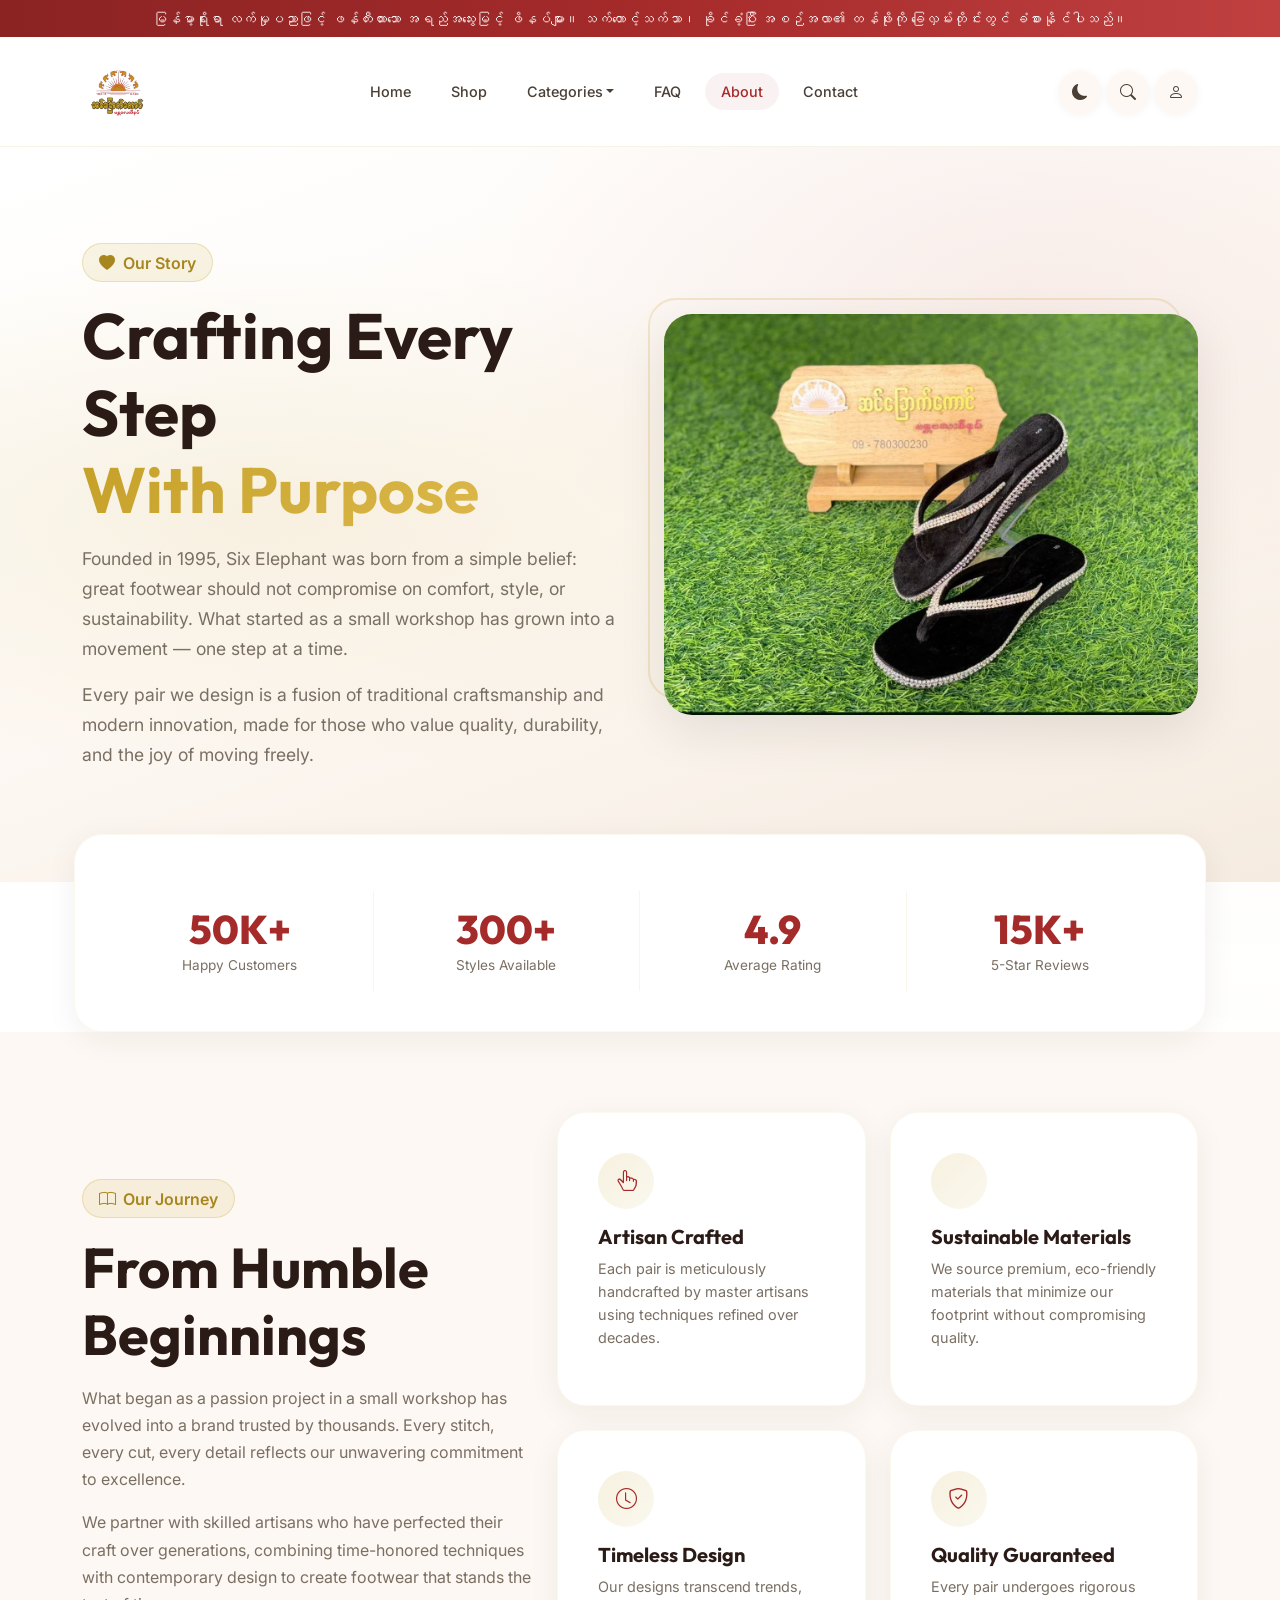
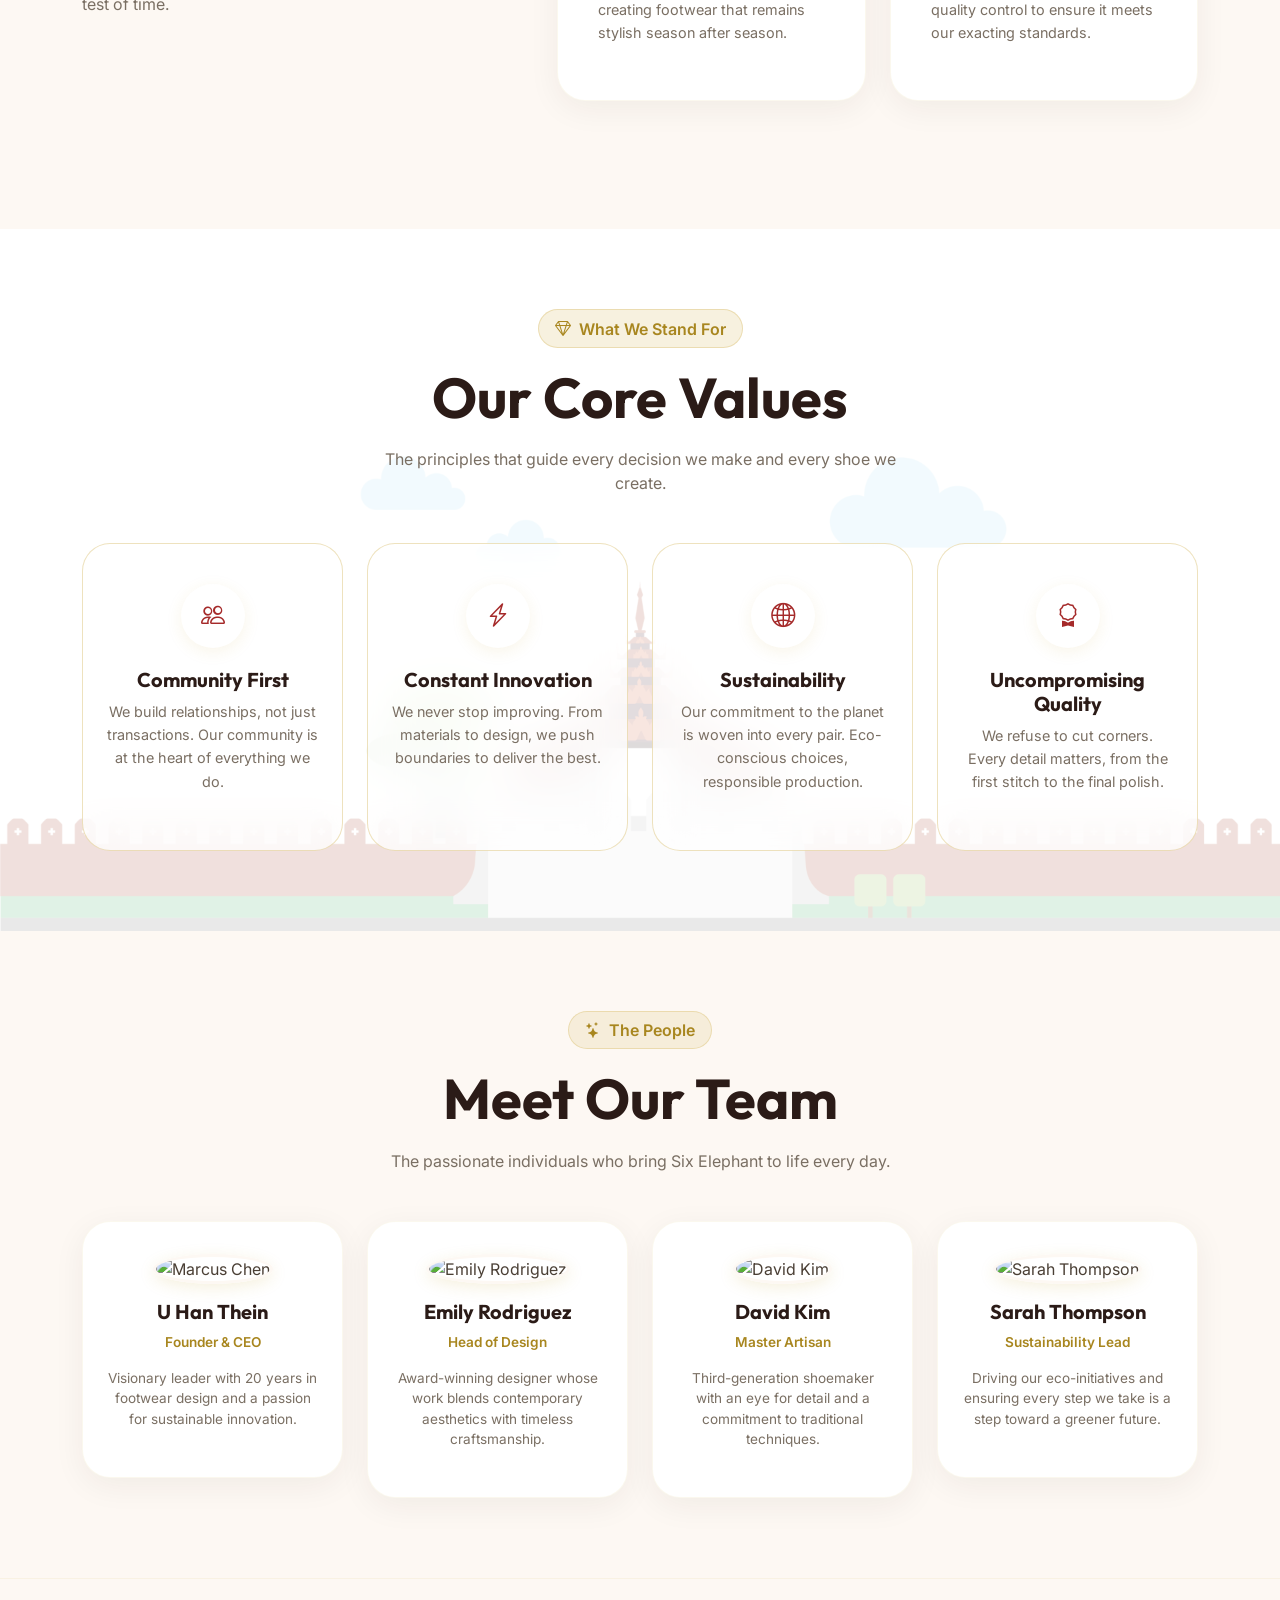
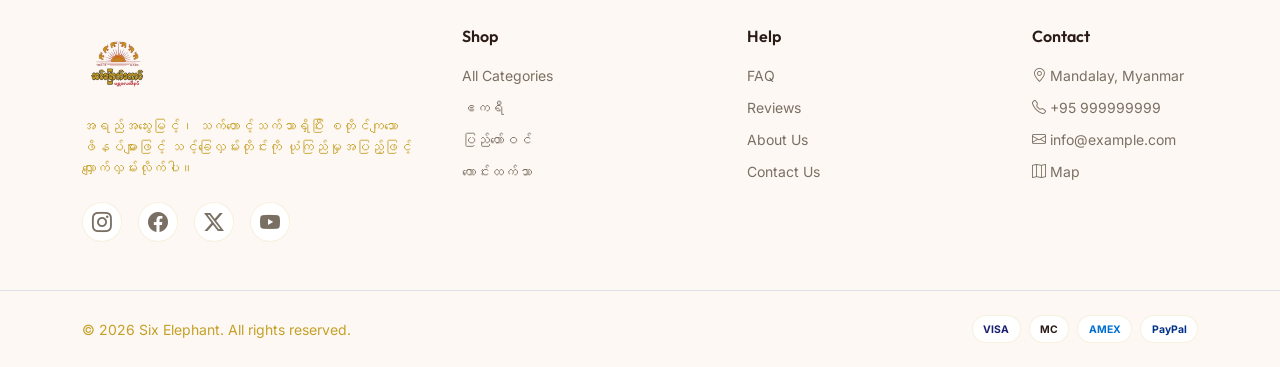
==== commit 8ccf069d: "update project" ====
--- a/about.html
+++ b/about.html
@@ -202,28 +202,28 @@
                         <div class="value-card">
                             <div class="value-icon"><i class="bi bi-people"></i></div>
                             <h5 class="fw-bold mb-2">Community First</h5>
-                            <p class="text-dark">We build relationships, not just transactions. Our community is at the heart of everything we do.</p>
+                            <p>We build relationships, not just transactions. Our community is at the heart of everything we do.</p>
                         </div>
                     </div>
                     <div class="col-sm-6 col-lg-3">
                         <div class="value-card">
                             <div class="value-icon"><i class="bi bi-lightning-charge"></i></div>
                             <h5 class="fw-bold mb-2">Constant Innovation</h5>
-                            <p class="text-dark">We never stop improving. From materials to design, we push boundaries to deliver the best.</p>
+                            <p>We never stop improving. From materials to design, we push boundaries to deliver the best.</p>
                         </div>
                     </div>
                     <div class="col-sm-6 col-lg-3">
                         <div class="value-card">
                             <div class="value-icon"><i class="bi bi-globe2"></i></div>
                             <h5 class="fw-bold mb-2">Sustainability</h5>
-                            <p class="text-dark">Our commitment to the planet is woven into every pair. Eco-conscious choices, responsible production.</p>
+                            <p>Our commitment to the planet is woven into every pair. Eco-conscious choices, responsible production.</p>
                         </div>
                     </div>
                     <div class="col-sm-6 col-lg-3">
                         <div class="value-card">
                             <div class="value-icon"><i class="bi bi-award"></i></div>
                             <h5 class="fw-bold mb-2">Uncompromising Quality</h5>
-                            <p class="text-dark">We refuse to cut corners. Every detail matters, from the first stitch to the final polish.</p>
+                            <p>We refuse to cut corners. Every detail matters, from the first stitch to the final polish.</p>
                         </div>
                     </div>
                 </div>
--- a/css/style.css
+++ b/css/style.css
@@ -578,10 +578,38 @@
 
 /* Testimonials */
 .testimonials-section {
+    position: relative;
     background: rgb(22, 18, 18);
     background-image: url("../images/background.png");
     background-size: cover;
     background-position: center;
+    transition: background-color var(--theme-transition-duration) var(--ease-smooth);
+}
+
+/* Dark mode background overlay */
+.testimonials-section::before {
+    content: '';
+    position: absolute;
+    top: 0;
+    left: 0;
+    right: 0;
+    bottom: 0;
+    background: rgba(22, 18, 18, 0.50);
+    transition: background-color var(--theme-transition-duration) var(--ease-smooth);
+}
+
+body.dark .testimonials-section::before {
+    background: rgba(11, 11, 13, 0.85);
+}
+
+/* Optional: Add a subtle filter to background image in dark mode */
+body.dark .testimonials-section {
+    filter: brightness(0.8) contrast(1.1);
+}
+
+.testimonials-section .container {
+    position: relative;
+    z-index: 1;
 }
 
 .testimonial-card {
@@ -591,7 +619,9 @@
     border-radius: var(--radius-lg);
     padding: 2rem;
     height: 100%;
-    transition: transform 0.4s var(--ease-smooth), background 0.4s var(--ease-smooth);
+    transition: transform 0.4s var(--ease-smooth), 
+                background 0.4s var(--ease-smooth),
+                border-color var(--theme-transition-duration) var(--ease-smooth);
 }
 
 .testimonial-card:hover {
@@ -599,8 +629,78 @@
     background: rgba(255, 255, 255, 0.09);
 }
 
+body.dark .testimonial-card {
+    background: rgba(255, 255, 255, 0.08);
+    border-color: rgba(197, 160, 40, 0.25);
+}
+
+body.dark .testimonial-card:hover {
+    background: rgba(255, 255, 255, 0.12);
+}
+
 .testimonial-stars {
     color: var(--brand-gold-light);
+}
+
+.testimonial-card blockquote {
+    color: rgba(255, 255, 255, 0.9);
+    transition: color var(--theme-transition-duration) var(--ease-smooth);
+}
+
+body.dark .testimonial-card blockquote {
+    color: rgba(255, 255, 255, 0.85);
+}
+
+.testimonial-card .text-secondary {
+    color: rgba(255, 255, 255, 0.6) !important;
+    transition: color var(--theme-transition-duration) var(--ease-smooth);
+}
+
+body.dark .testimonial-card .text-secondary {
+    color: rgba(255, 255, 255, 0.5) !important;
+}
+
+.testimonial-card .fw-semibold {
+    color: rgba(255, 255, 255, 0.95);
+    transition: color var(--theme-transition-duration) var(--ease-smooth);
+}
+
+body.dark .testimonial-card .fw-semibold {
+    color: rgba(255, 255, 255, 0.9);
+}
+
+/* Testimonials header elements */
+.testimonial-badge {
+    background: rgba(197, 160, 40, 0.15);
+    color: var(--brand-gold-light);
+    border: 1px solid rgba(197, 160, 40, 0.25);
+    transition: background var(--theme-transition-duration) var(--ease-smooth),
+                color var(--theme-transition-duration) var(--ease-smooth),
+                border-color var(--theme-transition-duration) var(--ease-smooth);
+}
+
+body.dark .testimonial-badge {
+    background: rgba(197, 160, 40, 0.2);
+    color: var(--brand-gold);
+    border-color: rgba(197, 160, 40, 0.35);
+}
+
+.testimonial-title {
+    color: rgba(255, 255, 255, 0.95);
+    transition: color var(--theme-transition-duration) var(--ease-smooth);
+}
+
+body.dark .testimonial-title {
+    color: rgba(255, 255, 255, 0.9);
+}
+
+.testimonial-subtitle {
+    color: rgba(255, 255, 255, 0.7);
+    transition: color var(--theme-transition-duration) var(--ease-smooth);
+}
+
+body.dark .testimonial-subtitle {
+    color: rgba(255, 255, 255, 0.6);
 }
 
 .stats-bar .stat-value {
@@ -1595,29 +1695,64 @@
 }
 
 .values-section {
+    position: relative;
     background: var(--white);
     background-image: url("../images/background.png");
     background-size: cover;
     background-position: center;
+    transition: background-color var(--theme-transition-duration) var(--ease-smooth);
+}
+
+/* Dark mode overlay for values section */
+.values-section::before {
+    content: '';
+    position: absolute;
+    top: 0;
+    left: 0;
+    right: 0;
+    bottom: 0;
+    background: rgba(255, 255, 255, 0.85);
+    transition: background-color var(--theme-transition-duration) var(--ease-smooth);
+}
+
+body.dark .values-section::before {
+    background: rgba(11, 11, 13, 0.85);
+}
+
+.values-section .container {
+    position: relative;
+    z-index: 1;
 }
 
 .value-card {
     text-align: center;
     padding: 2.5rem 1.5rem;
     border-radius: var(--radius-lg);
-    /* background: var(--cream); */
-    background: rgba(255, 255, 255, 0.04);
+    background: rgba(255, 255, 255, 0.7);
     backdrop-filter: blur(20px);
     height: 100%;
-    border: 1px solid rgba(197, 160, 40, 0.6);
-    transition: transform 0.4s var(--ease-smooth), box-shadow 0.4s var(--ease-smooth);
+    border: 1px solid rgba(197, 160, 40, 0.3);
+    transition: transform 0.4s var(--ease-smooth), 
+                box-shadow 0.4s var(--ease-smooth),
+                background var(--theme-transition-duration) var(--ease-smooth),
+                border-color var(--theme-transition-duration) var(--ease-smooth);
 }
 
 .value-card:hover {
     transform: translateY(-6px);
     box-shadow: var(--shadow-hover);
-    background: rgba(255, 255, 255, 0.09);
-
+    background: rgba(255, 255, 255, 0.85);
+    border-color: rgba(197, 160, 40, 0.5);
+}
+
+body.dark .value-card {
+    background: rgba(255, 255, 255, 0.08);
+    border-color: rgba(197, 160, 40, 0.25);
+}
+
+body.dark .value-card:hover {
+    background: rgba(255, 255, 255, 0.12);
+    border-color: rgba(197, 160, 40, 0.4);
 }
 
 .value-card .value-icon {
@@ -1632,16 +1767,69 @@
     font-size: 1.5rem;
     margin: 0 auto 1.25rem;
     box-shadow: 0 4px 16px rgba(197, 160, 40, 0.1);
+    transition: background var(--theme-transition-duration) var(--ease-smooth),
+                color var(--theme-transition-duration) var(--ease-smooth),
+                box-shadow var(--theme-transition-duration) var(--ease-smooth);
+}
+
+body.dark .value-card .value-icon {
+    background: #1a1c1e;
+    color: var(--brand-gold);
+    box-shadow: 0 4px 16px rgba(0, 0, 0, 0.3);
 }
 
 .value-card h5 {
     color: var(--brand-brown);
+    transition: color var(--theme-transition-duration) var(--ease-smooth);
+}
+
+body.dark .value-card h5 {
+    color: var(--text-body);
 }
 
 .value-card p {
     color: var(--text-muted);
     font-size: 0.9rem;
     line-height: 1.6;
+    transition: color var(--theme-transition-duration) var(--ease-smooth);
+}
+
+body.dark .value-card p {
+    color: rgba(255, 255, 255, 0.7);
+}
+
+/* Values section header */
+.values-section .about-hero-badge {
+    background: rgba(197, 160, 40, 0.15);
+    color: var(--brand-gold-dark);
+    border: 1px solid rgba(197, 160, 40, 0.25);
+    transition: background var(--theme-transition-duration) var(--ease-smooth),
+                color var(--theme-transition-duration) var(--ease-smooth),
+                border-color var(--theme-transition-duration) var(--ease-smooth);
+}
+
+body.dark .values-section .about-hero-badge {
+    background: rgba(197, 160, 40, 0.2);
+    color: var(--brand-gold);
+    border-color: rgba(197, 160, 40, 0.35);
+}
+
+.values-section h2 {
+    color: var(--brand-brown);
+    transition: color var(--theme-transition-duration) var(--ease-smooth);
+}
+
+body.dark .values-section h2 {
+    color: var(--text-body);
+}
+
+.values-section p {
+    color: var(--text-muted);
+    transition: color var(--theme-transition-duration) var(--ease-smooth);
+}
+
+body.dark .values-section p {
+    color: rgba(255, 255, 255, 0.6);
 }
 
 .team-card {
@@ -2119,7 +2307,10 @@
     justify-content: center;
     font-size: 1.2rem;
     cursor: pointer;
-    transition: all 0.3s var(--ease-smooth);
+    transition: all 0.3s var(--ease-smooth),
+                background var(--theme-transition-duration) var(--ease-smooth),
+                border-color var(--theme-transition-duration) var(--ease-smooth),
+                color var(--theme-transition-duration) var(--ease-smooth);
 }
 
 .slider-btn:hover {
@@ -2127,6 +2318,18 @@
     border-color: var(--brand-gold);
     color: var(--brand-brown);
     transform: scale(1.1);
+}
+
+body.dark .slider-btn {
+    background: rgba(255, 255, 255, 0.08);
+    border-color: rgba(197, 160, 40, 0.35);
+    color: var(--brand-gold);
+}
+
+body.dark .slider-btn:hover {
+    background: var(--brand-gold);
+    border-color: var(--brand-gold);
+    color: var(--brand-brown);
 }
 
 .slider-dots {
@@ -2141,7 +2344,8 @@
     border: none;
     background: rgba(197, 160, 40, 0.3);
     cursor: pointer;
-    transition: all 0.3s var(--ease-smooth);
+    transition: all 0.3s var(--ease-smooth),
+                background var(--theme-transition-duration) var(--ease-smooth);
 }
 
 .slider-dot:hover {
@@ -2152,6 +2356,18 @@
 .slider-dot.active {
     background: var(--brand-gold-light);
     transform: scale(1.2);
+}
+
+body.dark .slider-dot {
+    background: rgba(197, 160, 40, 0.2);
+}
+
+body.dark .slider-dot:hover {
+    background: rgba(197, 160, 40, 0.4);
+}
+
+body.dark .slider-dot.active {
+    background: var(--brand-gold);
 }
 
 /* Mobile: 1 card at a time */
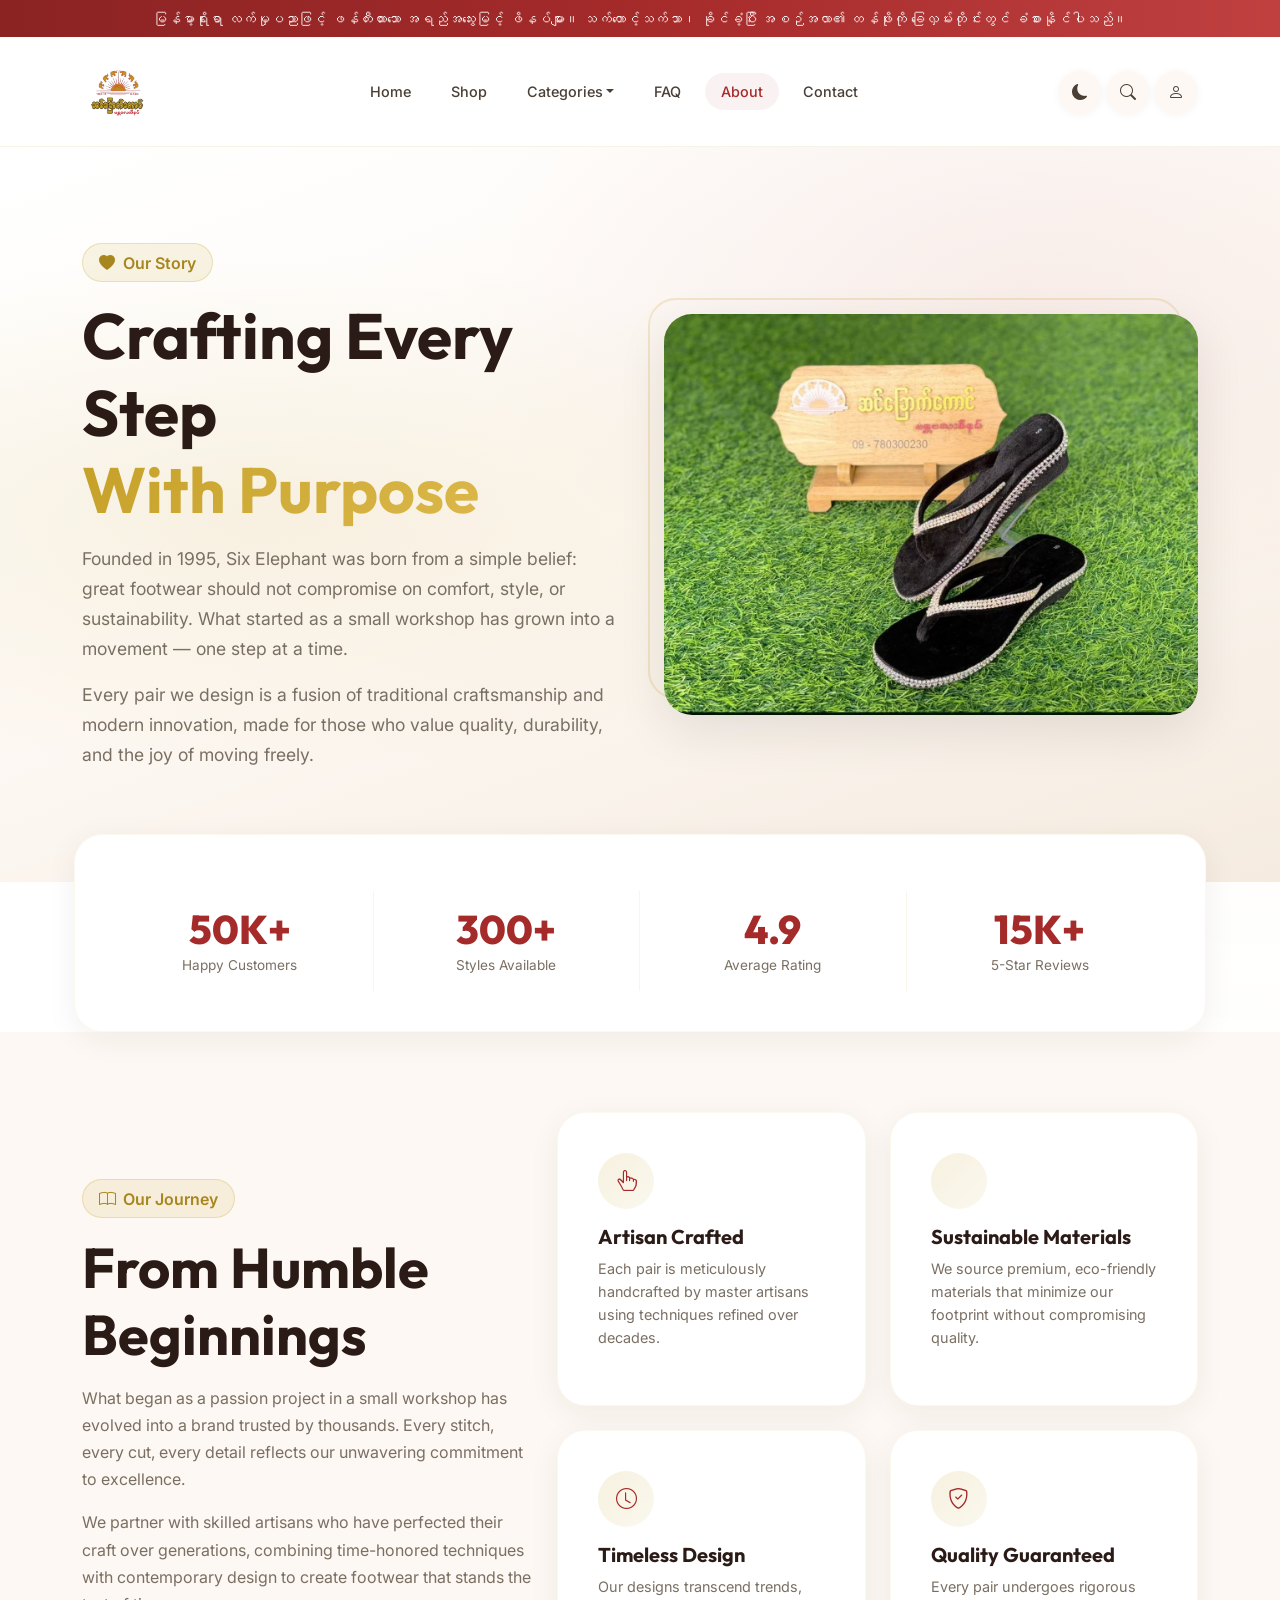
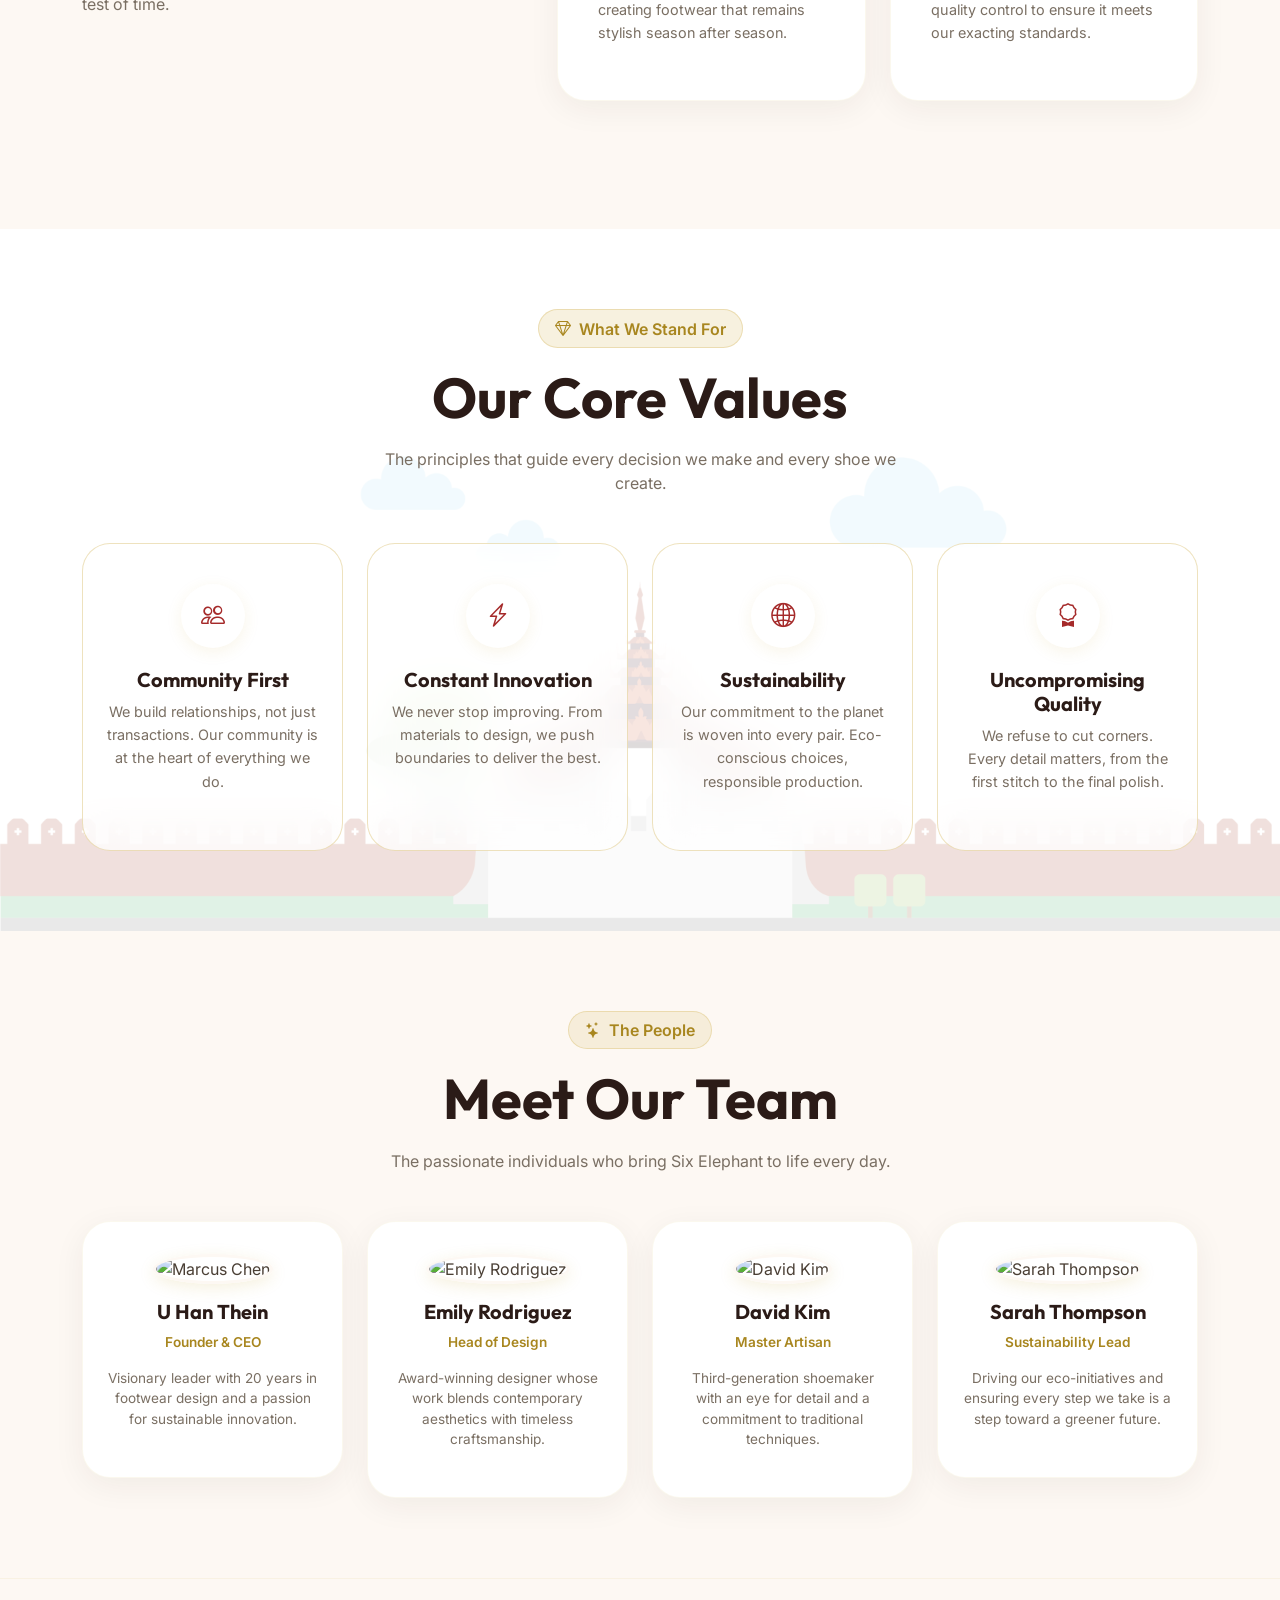
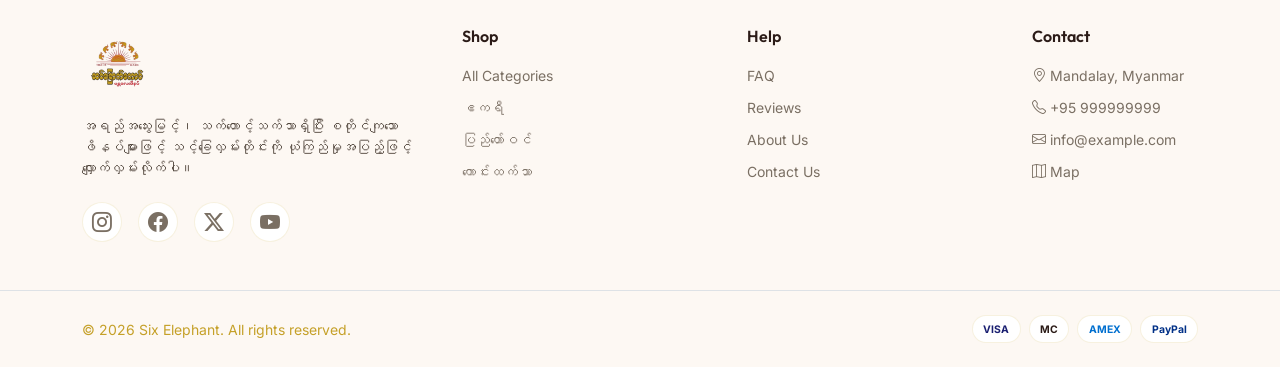
==== commit 019374d3: "update project" ====
--- a/about.html
+++ b/about.html
@@ -303,7 +303,7 @@
                     <a href="#" class="footer-brand d-inline-block mb-3">
                         <img src="images/logo.png" alt="Brand Logo" class="img-fluid">
                     </a>
-                    <p class="text-secondary small">
+                    <p class="small">
                         အရည်အသွေးမြင့်၊ သက်တောင့်သက်သာရှိပြီး စတိုင်ကျသော ဖိနပ်များဖြင့် သင့်ခြေလှမ်းတိုင်းကို ယုံကြည်မှုအပြည့်ဖြင့် လျှောက်လှမ်းလိုက်ပါ။
                     </p>
                     <div class="d-flex gap-3 mt-4">
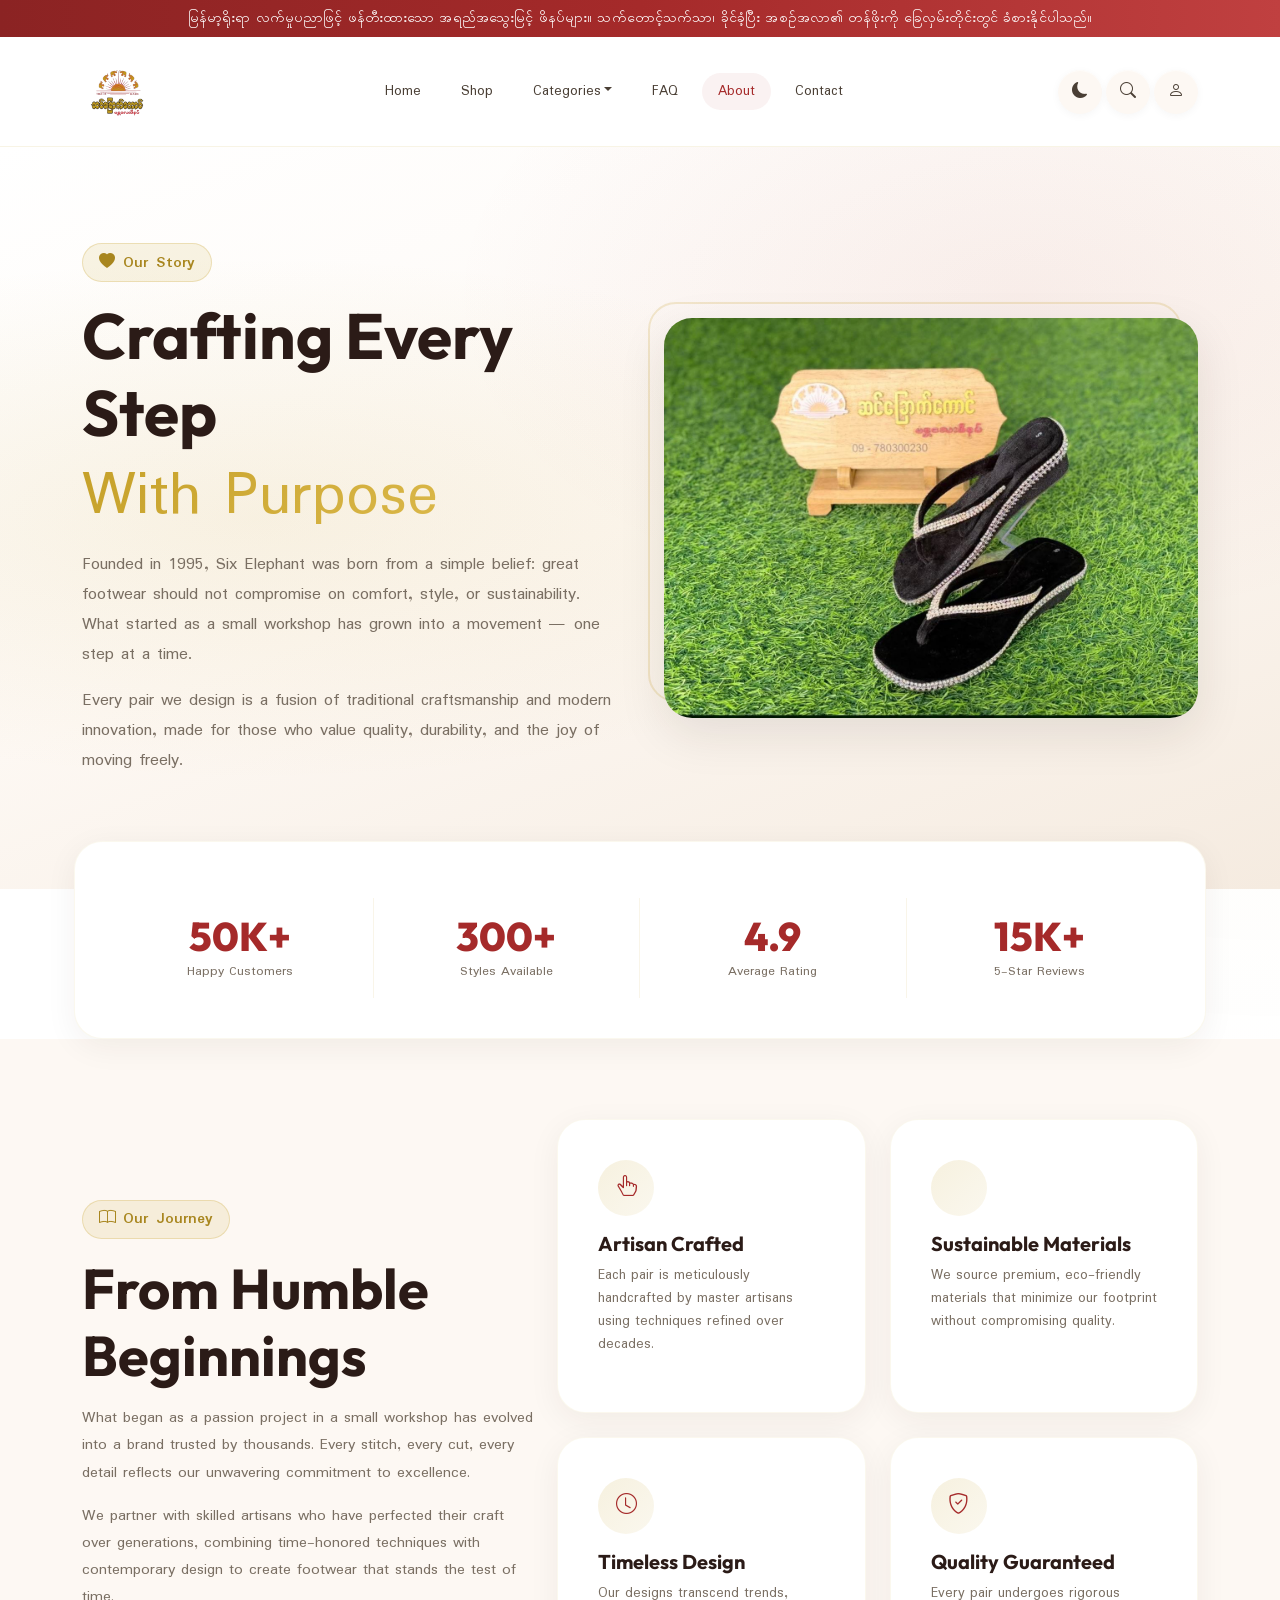
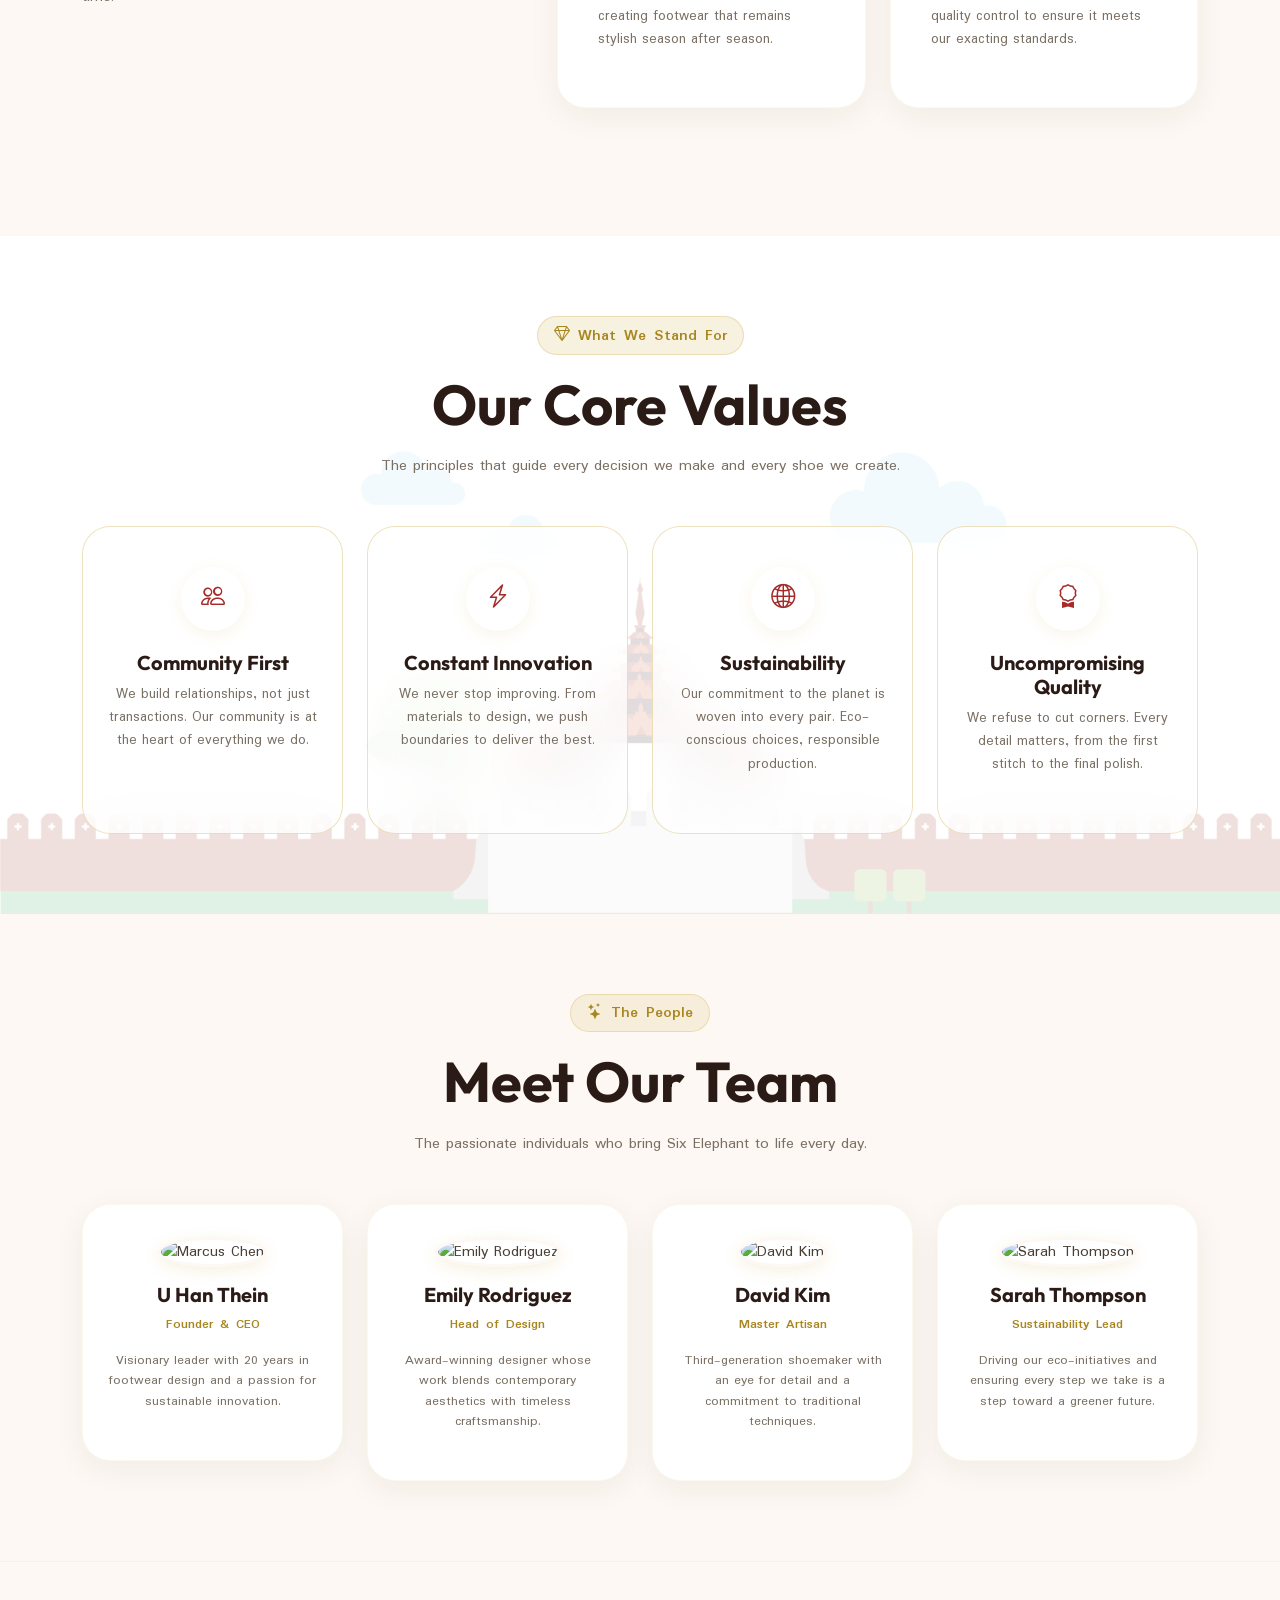
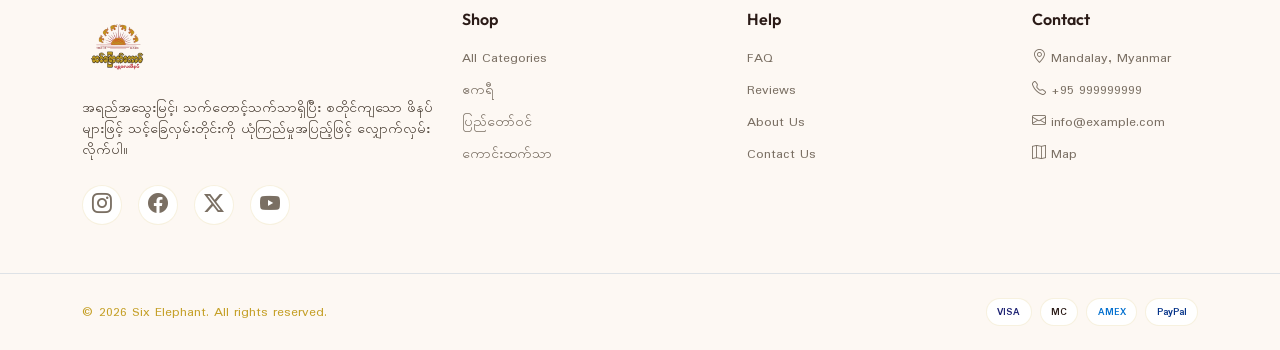
==== commit 80ad370c: "update project" ====
--- a/about.html
+++ b/about.html
@@ -14,6 +14,8 @@
     <link href="https://cdn.jsdelivr.net/npm/bootstrap@5.3.3/dist/css/bootstrap.min.css" rel="stylesheet">
     <link href="https://cdn.jsdelivr.net/npm/bootstrap-icons@1.11.3/font/bootstrap-icons.min.css" rel="stylesheet">
     <link rel="stylesheet" href="css/style.css">
+
+    <link href="https://fonts.googleapis.com/css2?family=Padauk:wght@400;700&display=swap" rel="stylesheet">
 </head>
 <body>
 
--- a/css/style.css
+++ b/css/style.css
@@ -34,6 +34,9 @@
 
 /* Smooth theme transitions */
 *, *::before, *::after {
+    font-family: "Padauk", sans-serif;
+  font-weight: 400;
+  font-style: normal;
     transition: background-color var(--theme-transition-duration) var(--ease-smooth),
                 color var(--theme-transition-duration) var(--ease-smooth),
                 border-color var(--theme-transition-duration) var(--ease-smooth),
@@ -286,10 +289,10 @@
 }
 
 /* Hero */
+/* Hero - Flexible Dark Mode Design */
 .hero-section {
-    background: linear-gradient(160deg, var(--white) 0%, var(--cream) 45%, var(--cream-dark) 100%);
+    position: relative;
     min-height: 88vh;
-    position: relative;
     overflow: hidden;
 }
 
@@ -301,6 +304,52 @@
         radial-gradient(ellipse at 85% 15%, rgba(197, 160, 40, 0.14), transparent 50%),
         radial-gradient(ellipse at 10% 85%, rgba(165, 42, 42, 0.06), transparent 45%);
     pointer-events: none;
+    transition: background var(--theme-transition-duration) var(--ease-smooth);
+}
+
+/* Dark mode background */
+body.dark .hero-section {
+    background: linear-gradient(160deg, var(--white) 0%, #1a1c1e 45%, #0f1112 100%);
+}
+
+body.dark .hero-section::before {
+    background:
+        radial-gradient(ellipse at 85% 15%, rgba(197, 160, 40, 0.08), transparent 50%),
+        radial-gradient(ellipse at 10% 85%, rgba(165, 42, 42, 0.04), transparent 45%);
+}
+
+/* Background image for desktop */
+@media (min-width: 992px) {
+    .hero-section {
+        background: rgb(22, 18, 18);
+        background-image: url("../images/background.png");
+        background-size: cover;
+        background-position: center;
+    }
+}
+
+/* Background image for mobile hero image wrap - Flexible Dark Mode */
+@media (max-width: 767.98px) {
+    body.dark .hero-image-wrap {
+        background: linear-gradient(160deg, var(--white) 0%, #1a1c1e 45%, #0f1112 100%);
+    }
+
+    body.dark .hero-image-wrap::before {
+        background:
+            radial-gradient(ellipse at 85% 15%, rgba(197, 160, 40, 0.08), transparent 50%),
+            radial-gradient(ellipse at 10% 85%, rgba(165, 42, 42, 0.04), transparent 45%);
+    }
+    .hero-image-wrap {
+        position: relative;
+        background: rgb(22, 18, 18);
+        background-image: url("../images/background.png");
+        background-size: cover;
+        background-position: center;
+        border-radius: var(--radius-lg);
+        overflow: hidden;
+        transition: background var(--theme-transition-duration) var(--ease-smooth);
+    }
+    
 }
 
 .hero-grid-pattern {
@@ -312,10 +361,23 @@
     color: var(--brand-gold-dark);
     border: 1px solid rgba(197, 160, 40, 0.25);
     font-weight: 600;
+    transition: background var(--theme-transition-duration) var(--ease-smooth),
+                color var(--theme-transition-duration) var(--ease-smooth),
+                border-color var(--theme-transition-duration) var(--ease-smooth);
+}
+
+body.dark .hero-badge {
+    color: var(--brand-gold);
+    border-color: rgba(197, 160, 40, 0.35);
 }
 
 .hero-title {
     color: var(--brand-brown);
+    transition: color var(--theme-transition-duration) var(--ease-smooth);
+}
+
+body.dark .hero-title {
+    color: var(--text-body);
 }
 
 .hero-title .highlight {
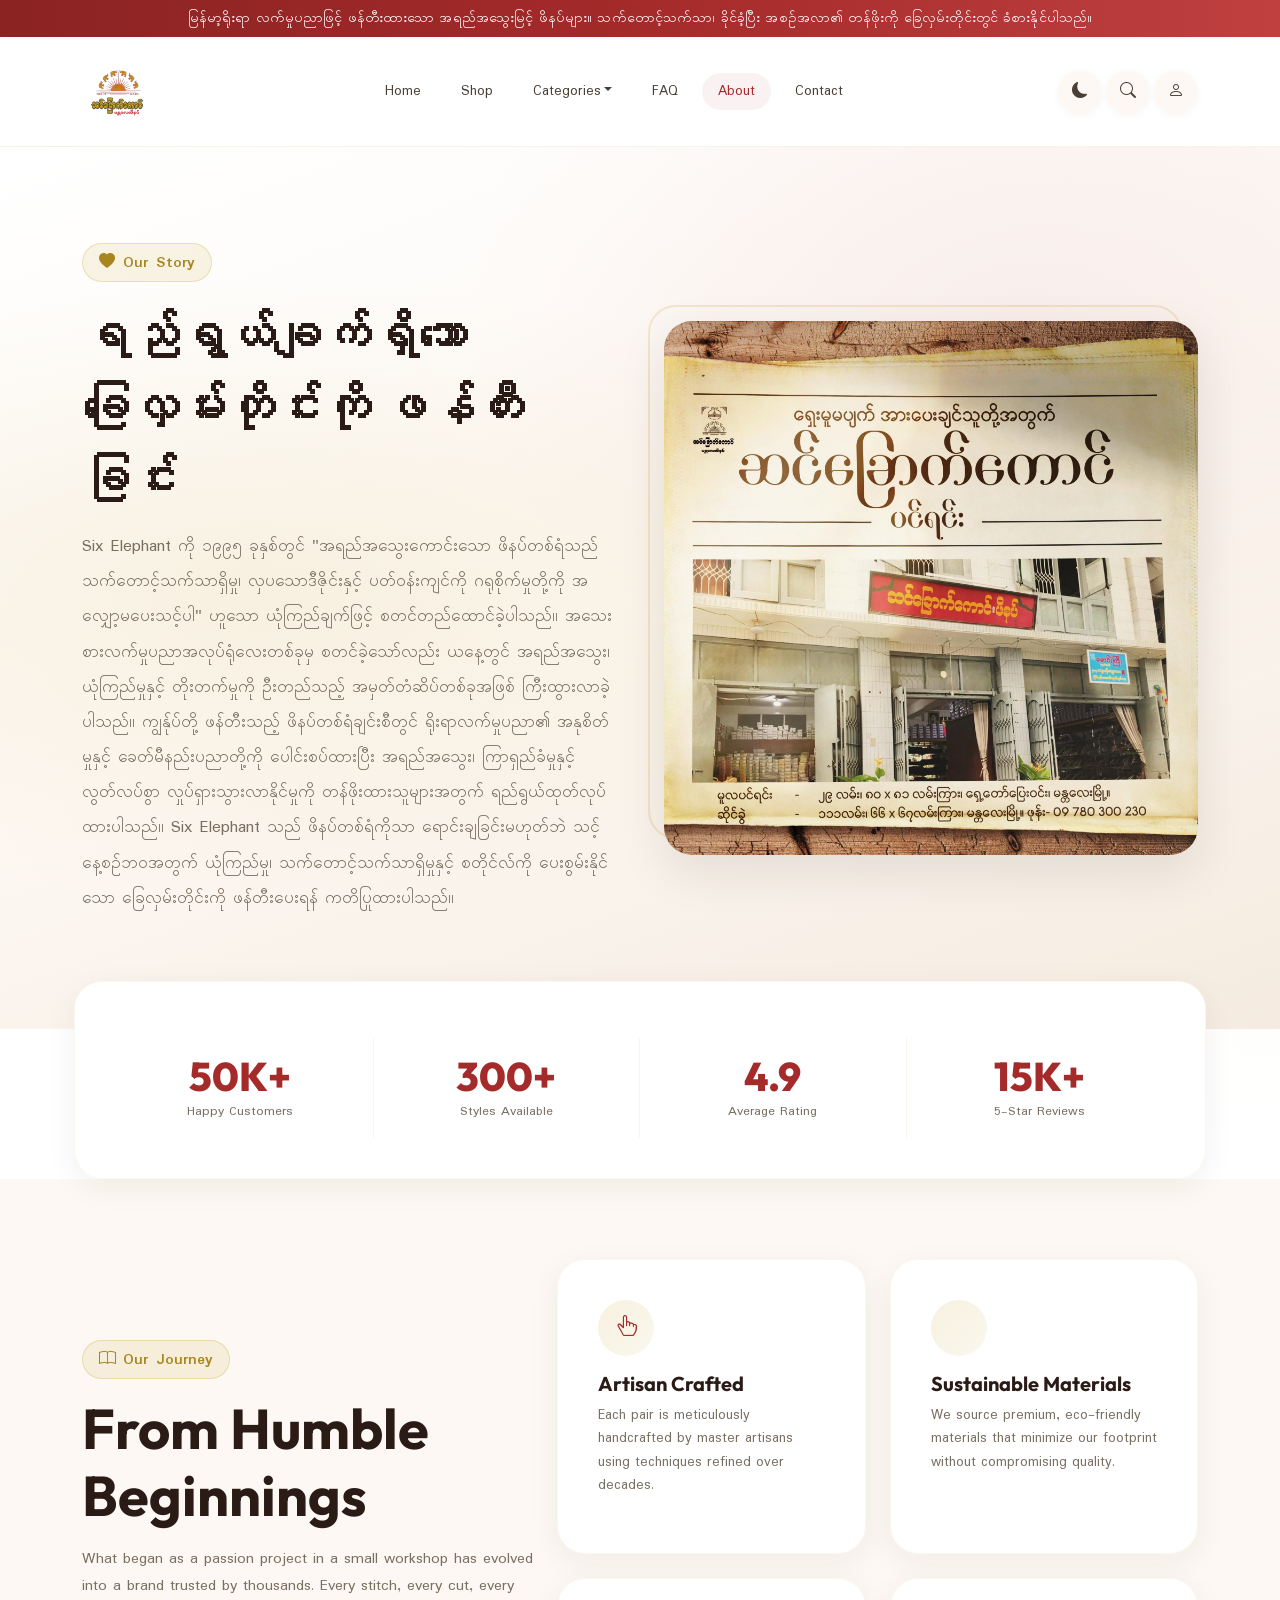
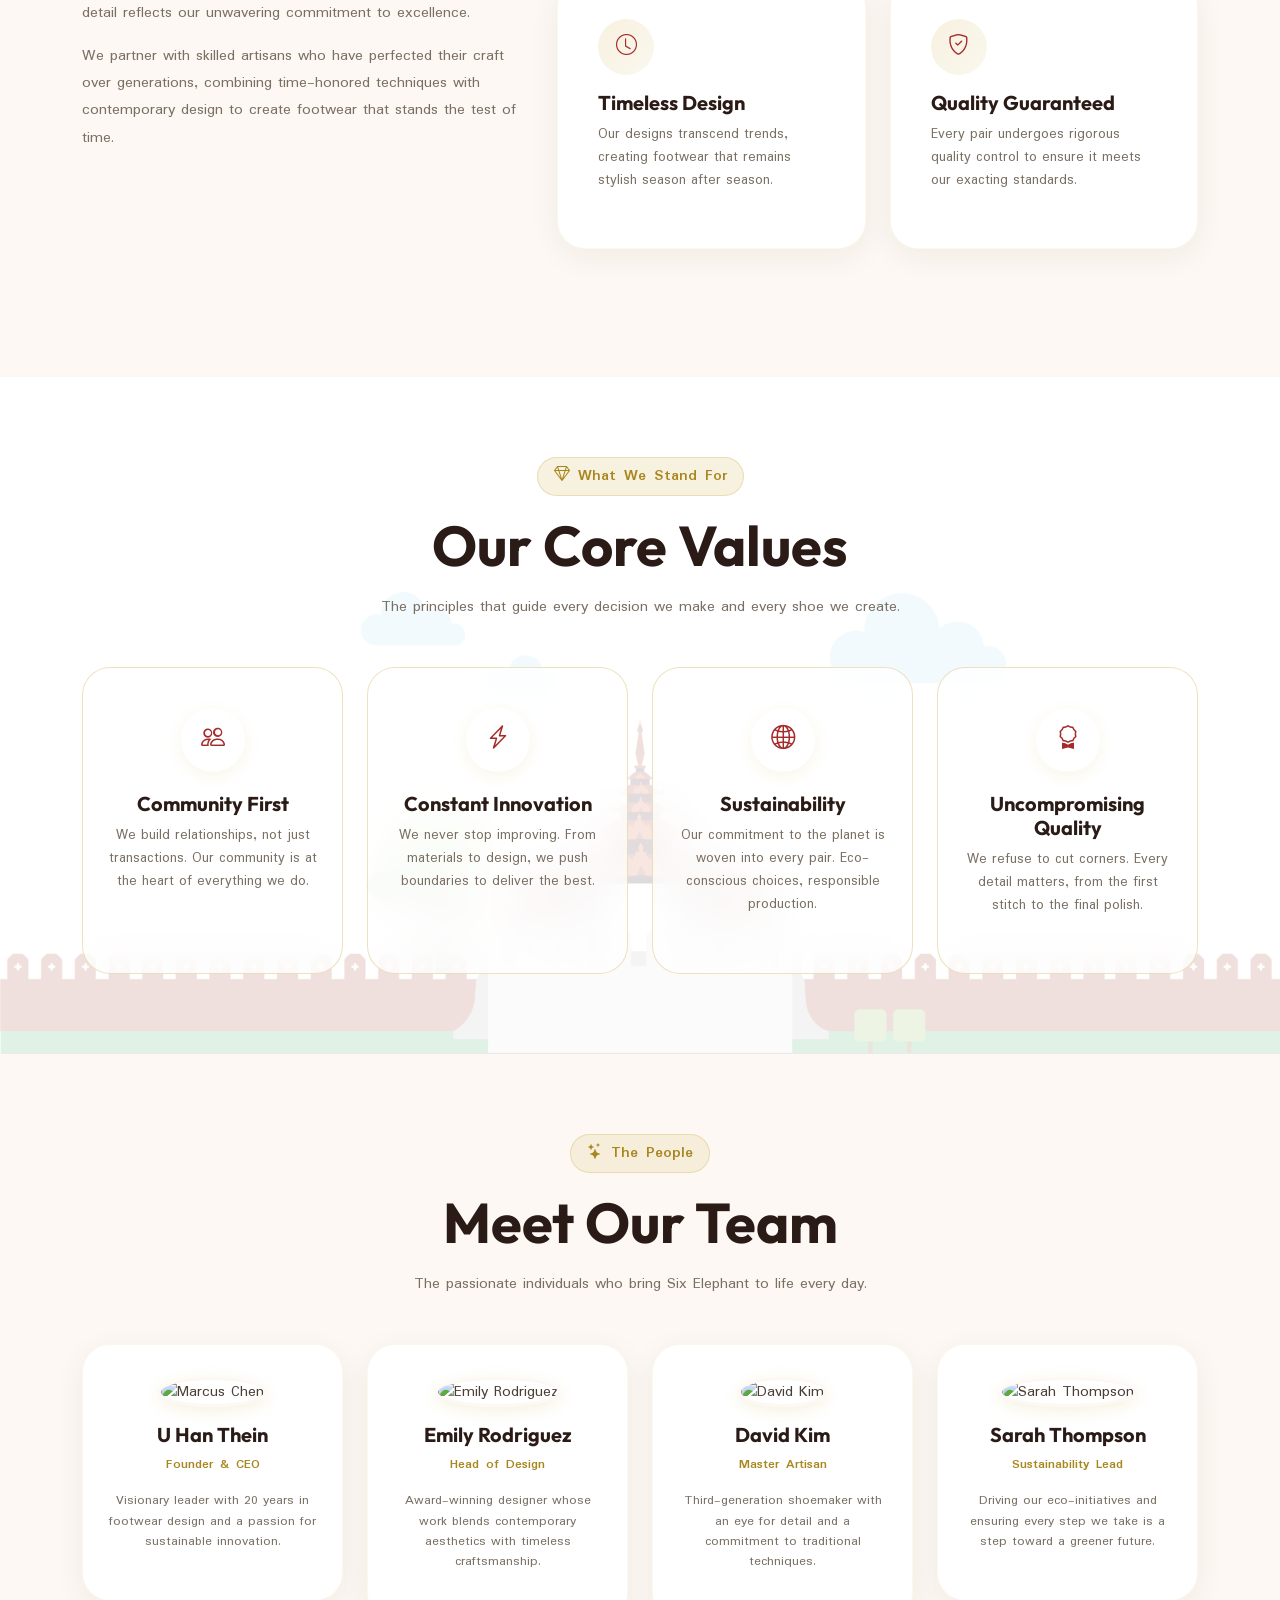
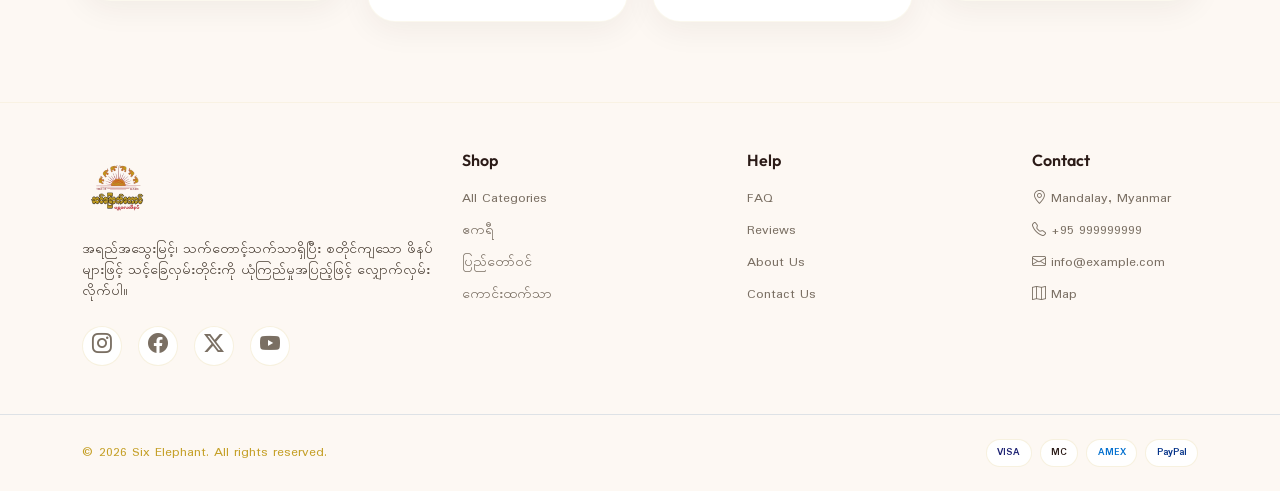
==== commit 89cacc4f: "update project" ====
--- a/about.html
+++ b/about.html
@@ -95,20 +95,22 @@
                         <span class="about-hero-badge mb-3 d-inline-flex">
                             <i class="bi bi-heart-fill"></i> Our Story
                         </span>
-                        <h1 class="display-font display-3 fw-bold mb-3">
-                            Crafting Every Step<br>
-                            <span class="highlight">With Purpose</span>
+                        <h1 class="display-font lh-base display-5 fw-bold mb-3">
+                            ရည်ရွယ်ချက်ရှိသော ခြေလှမ်းတိုင်းကို ဖန်တီးခြင်း
                         </h1>
-                        <p>
-                            Founded in 1995, Six Elephant was born from a simple belief: great footwear should not compromise on comfort, style, or sustainability. What started as a small workshop has grown into a movement — one step at a time.
-                        </p>
-                        <p>
-                            Every pair we design is a fusion of traditional craftsmanship and modern innovation, made for those who value quality, durability, and the joy of moving freely.
+                        <p class="lh-lg text-justify">
+                            Six Elephant ကို ၁၉၉၅ ခုနှစ်တွင် "အရည်အသွေးကောင်းသော ဖိနပ်တစ်ရံသည် သက်တောင့်သက်သာရှိမှု၊ လှပသောဒီဇိုင်းနှင့် ပတ်ဝန်းကျင်ကို ဂရုစိုက်မှုတို့ကို အလျှော့မပေးသင့်ပါ" ဟူသော ယုံကြည်ချက်ဖြင့် စတင်တည်ထောင်ခဲ့ပါသည်။
+
+                            အသေးစားလက်မှုပညာအလုပ်ရုံလေးတစ်ခုမှ စတင်ခဲ့သော်လည်း ယနေ့တွင် အရည်အသွေး၊ ယုံကြည်မှုနှင့် တိုးတက်မှုကို ဦးတည်သည့် အမှတ်တံဆိပ်တစ်ခုအဖြစ် ကြီးထွားလာခဲ့ပါသည်။
+
+                            ကျွန်ုပ်တို့ ဖန်တီးသည့် ဖိနပ်တစ်ရံချင်းစီတွင် ရိုးရာလက်မှုပညာ၏ အနုစိတ်မှုနှင့် ခေတ်မီနည်းပညာတို့ကို ပေါင်းစပ်ထားပြီး အရည်အသွေး၊ ကြာရှည်ခံမှုနှင့် လွတ်လပ်စွာ လှုပ်ရှားသွားလာနိုင်မှုကို တန်ဖိုးထားသူများအတွက် ရည်ရွယ်ထုတ်လုပ်ထားပါသည်။
+
+                            Six Elephant သည် ဖိနပ်တစ်ရံကိုသာ ရောင်းချခြင်းမဟုတ်ဘဲ သင့်နေ့စဉ်ဘဝအတွက် ယုံကြည်မှု၊ သက်တောင့်သက်သာရှိမှုနှင့် စတိုင်လ်ကို ပေးစွမ်းနိုင်သော ခြေလှမ်းတိုင်းကို ဖန်တီးပေးရန် ကတိပြုထားပါသည်။
                         </p>
                     </div>
                     <div class="col-lg-6">
                         <div class="about-hero-image-wrap">
-                            <img src="images/p1-1.jpeg" alt="Our craftsmanship" class="img-fluid about-hero-image">
+                            <img src="images/about.jpg" alt="Our craftsmanship" class="img-fluid about-hero-image">
                         </div>
                     </div>
                 </div>
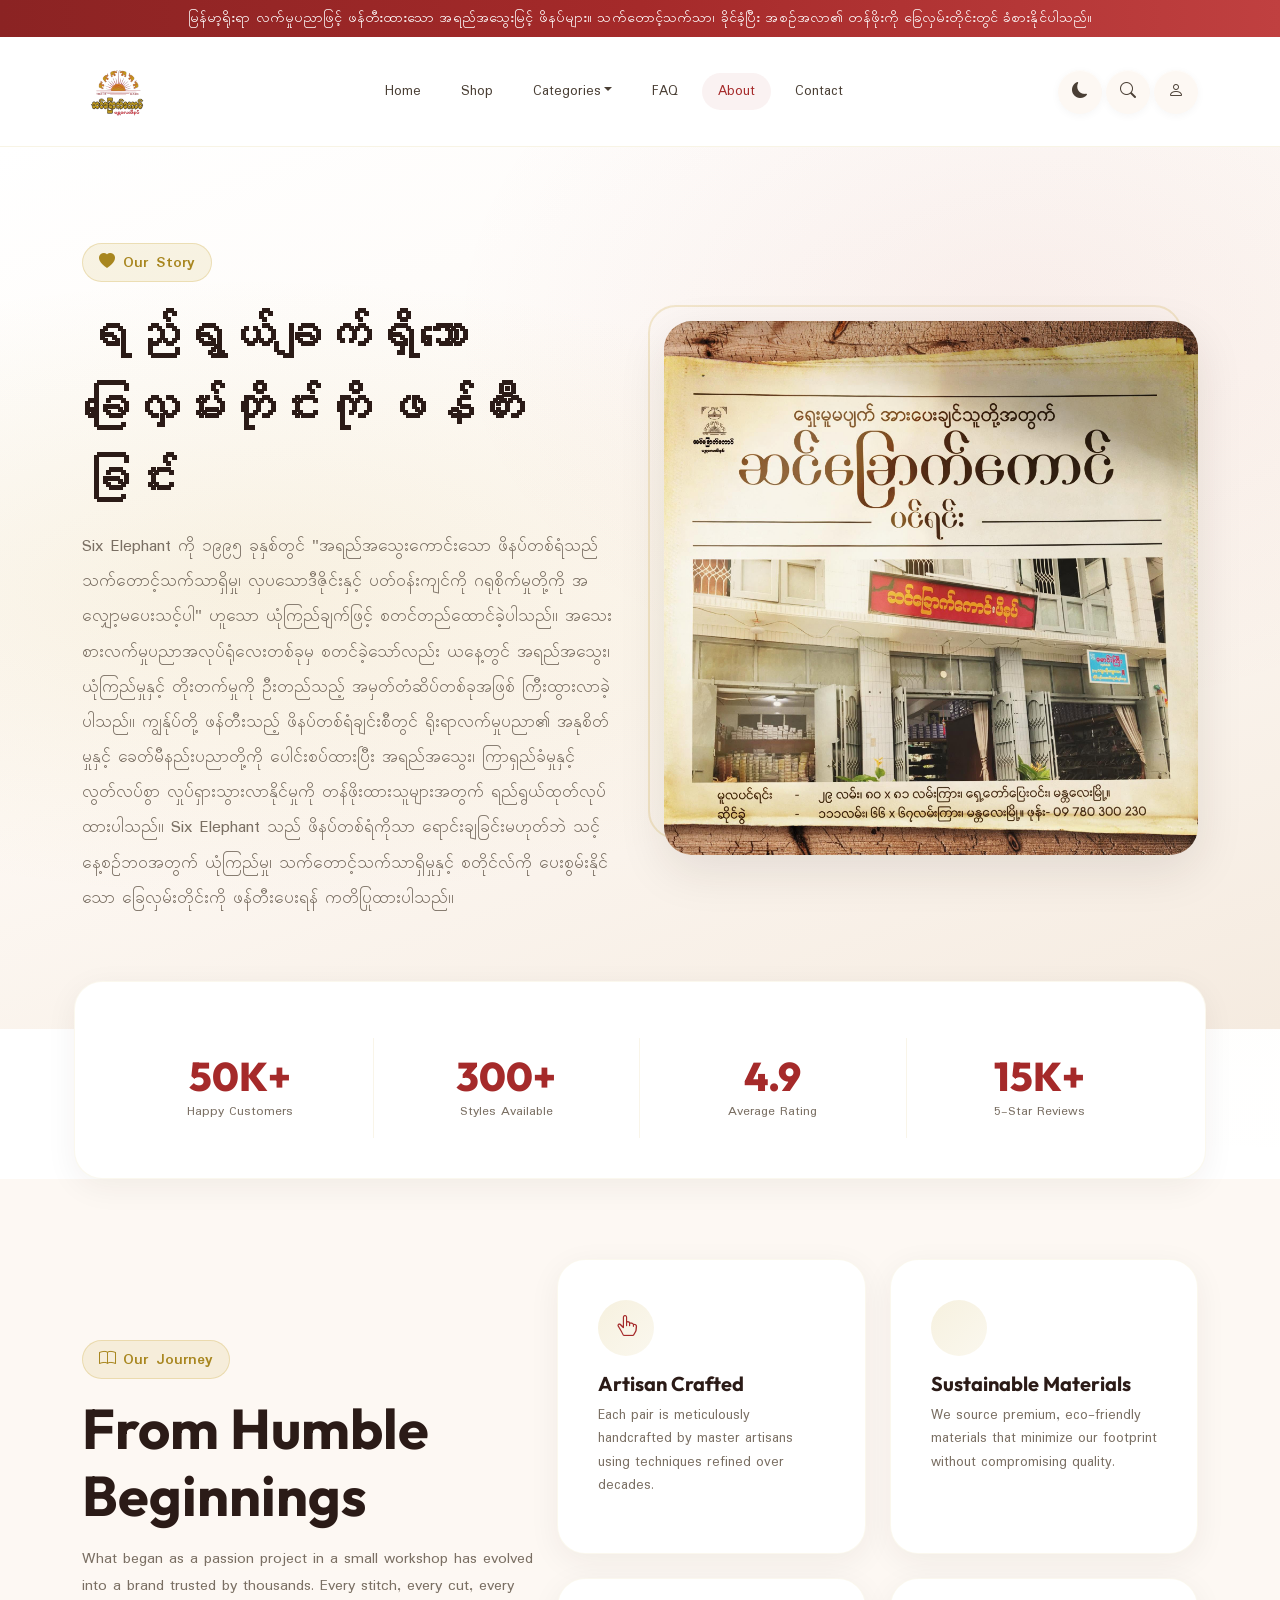
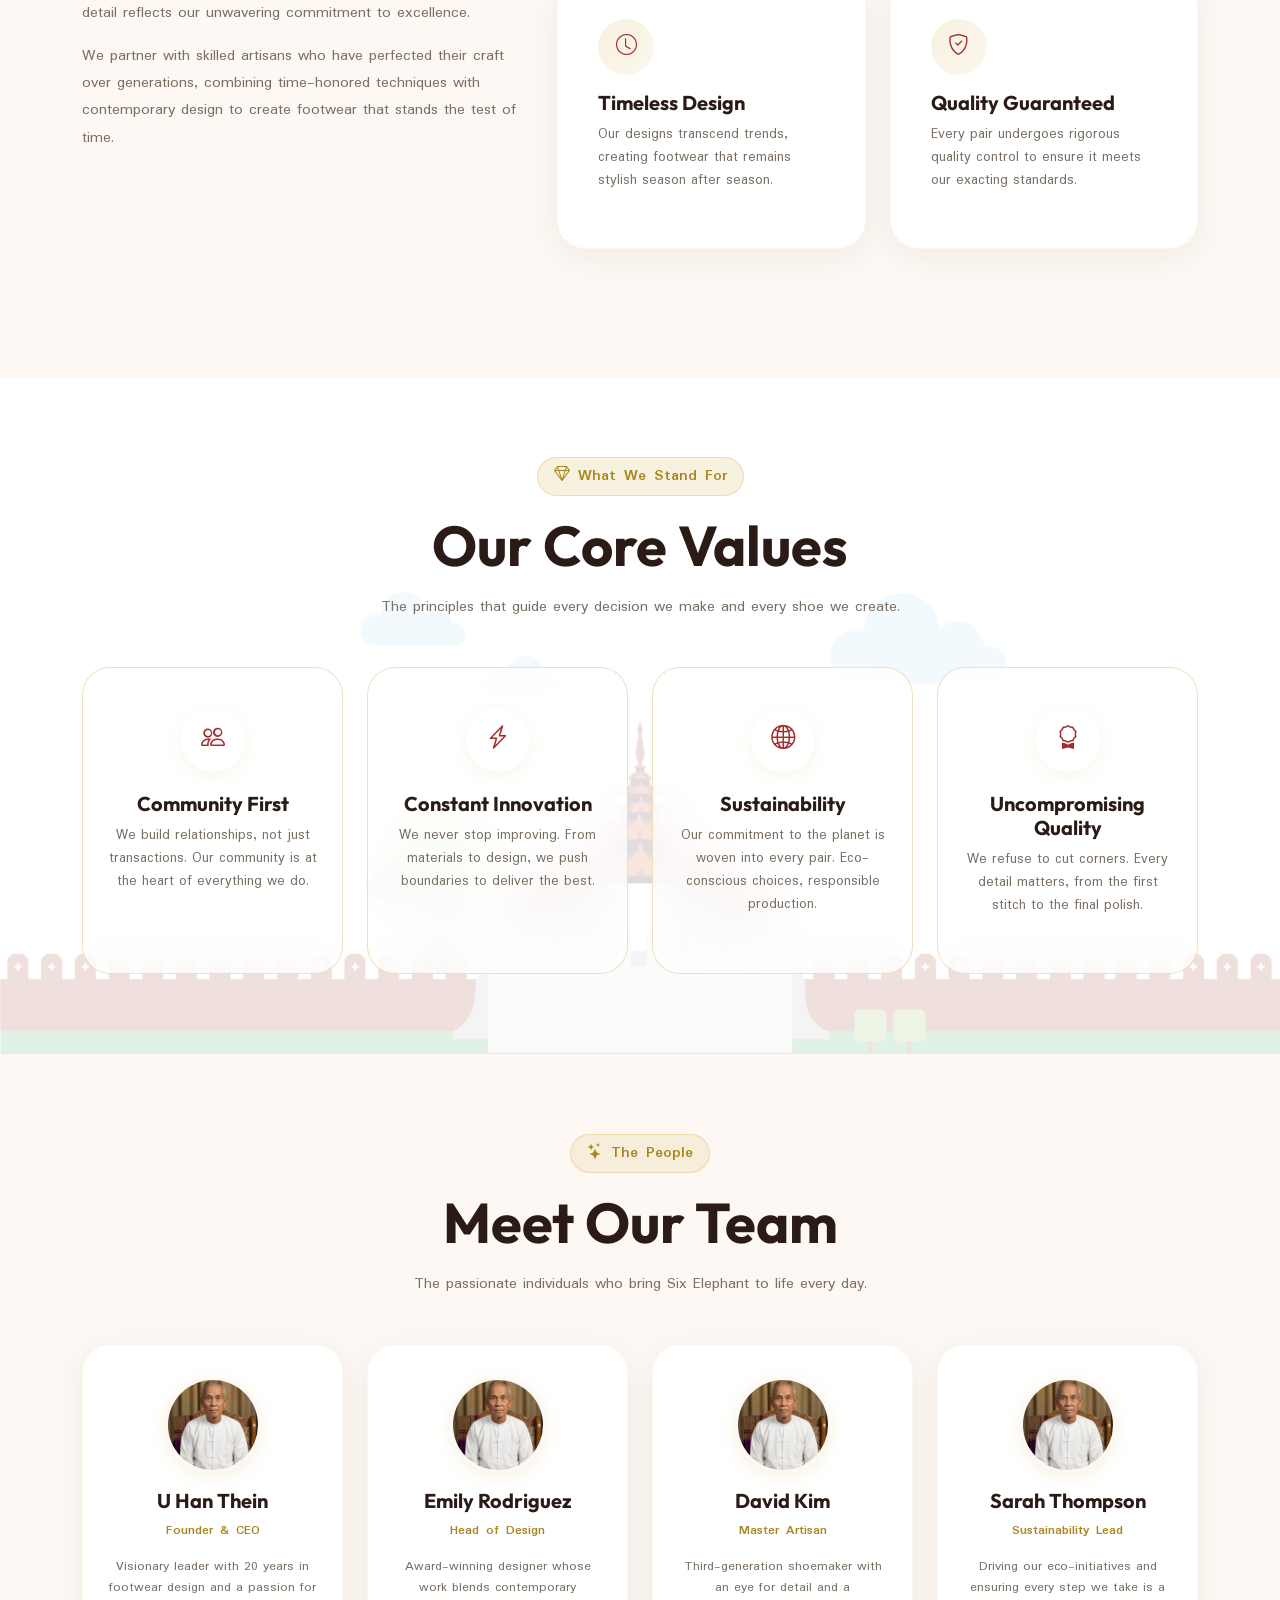
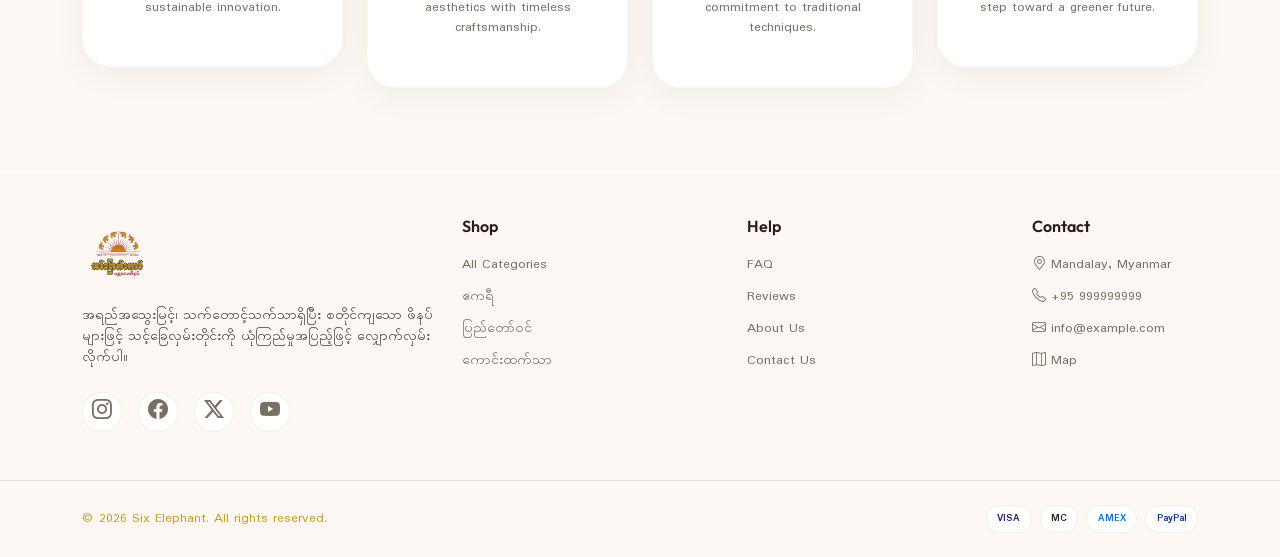
==== commit 4a9114f4: "update project" ====
--- a/about.html
+++ b/about.html
@@ -247,7 +247,7 @@
                 <div class="row g-4">
                     <div class="col-sm-6 col-lg-3">
                         <div class="team-card">
-                            <img src="https://images.unsplash.com/photo-1507003211169-0a1dd7228f2d?w=200&h=200&fit=crop&crop=face" alt="Marcus Chen">
+                            <img src="images/ceo.png" alt="Marcus Chen">
                             <h5 class="fw-bold">U Han Thein</h5>
                             <p class="team-role">Founder & CEO</p>
                             <p>Visionary leader with 20 years in footwear design and a passion for sustainable innovation.</p>
@@ -255,7 +255,7 @@
                     </div>
                     <div class="col-sm-6 col-lg-3">
                         <div class="team-card">
-                            <img src="https://images.unsplash.com/photo-1494790108377-be9c29b29330?w=200&h=200&fit=crop&crop=face" alt="Emily Rodriguez">
+                            <img src="images/ceo.png" alt="Emily Rodriguez">
                             <h5 class="fw-bold">Emily Rodriguez</h5>
                             <p class="team-role">Head of Design</p>
                             <p>Award-winning designer whose work blends contemporary aesthetics with timeless craftsmanship.</p>
@@ -263,7 +263,7 @@
                     </div>
                     <div class="col-sm-6 col-lg-3">
                         <div class="team-card">
-                            <img src="https://images.unsplash.com/photo-1472099645785-5658abf4ff4e?w=200&h=200&fit=crop&crop=face" alt="David Kim">
+                            <img src="images/ceo.png" alt="David Kim">
                             <h5 class="fw-bold">David Kim</h5>
                             <p class="team-role">Master Artisan</p>
                             <p>Third-generation shoemaker with an eye for detail and a commitment to traditional techniques.</p>
@@ -271,7 +271,7 @@
                     </div>
                     <div class="col-sm-6 col-lg-3">
                         <div class="team-card">
-                            <img src="https://images.unsplash.com/photo-1438761681033-6461ffad8d80?w=200&h=200&fit=crop&crop=face" alt="Sarah Thompson">
+                            <img src="images/ceo.png" alt="Sarah Thompson">
                             <h5 class="fw-bold">Sarah Thompson</h5>
                             <p class="team-role">Sustainability Lead</p>
                             <p>Driving our eco-initiatives and ensuring every step we take is a step toward a greener future.</p>
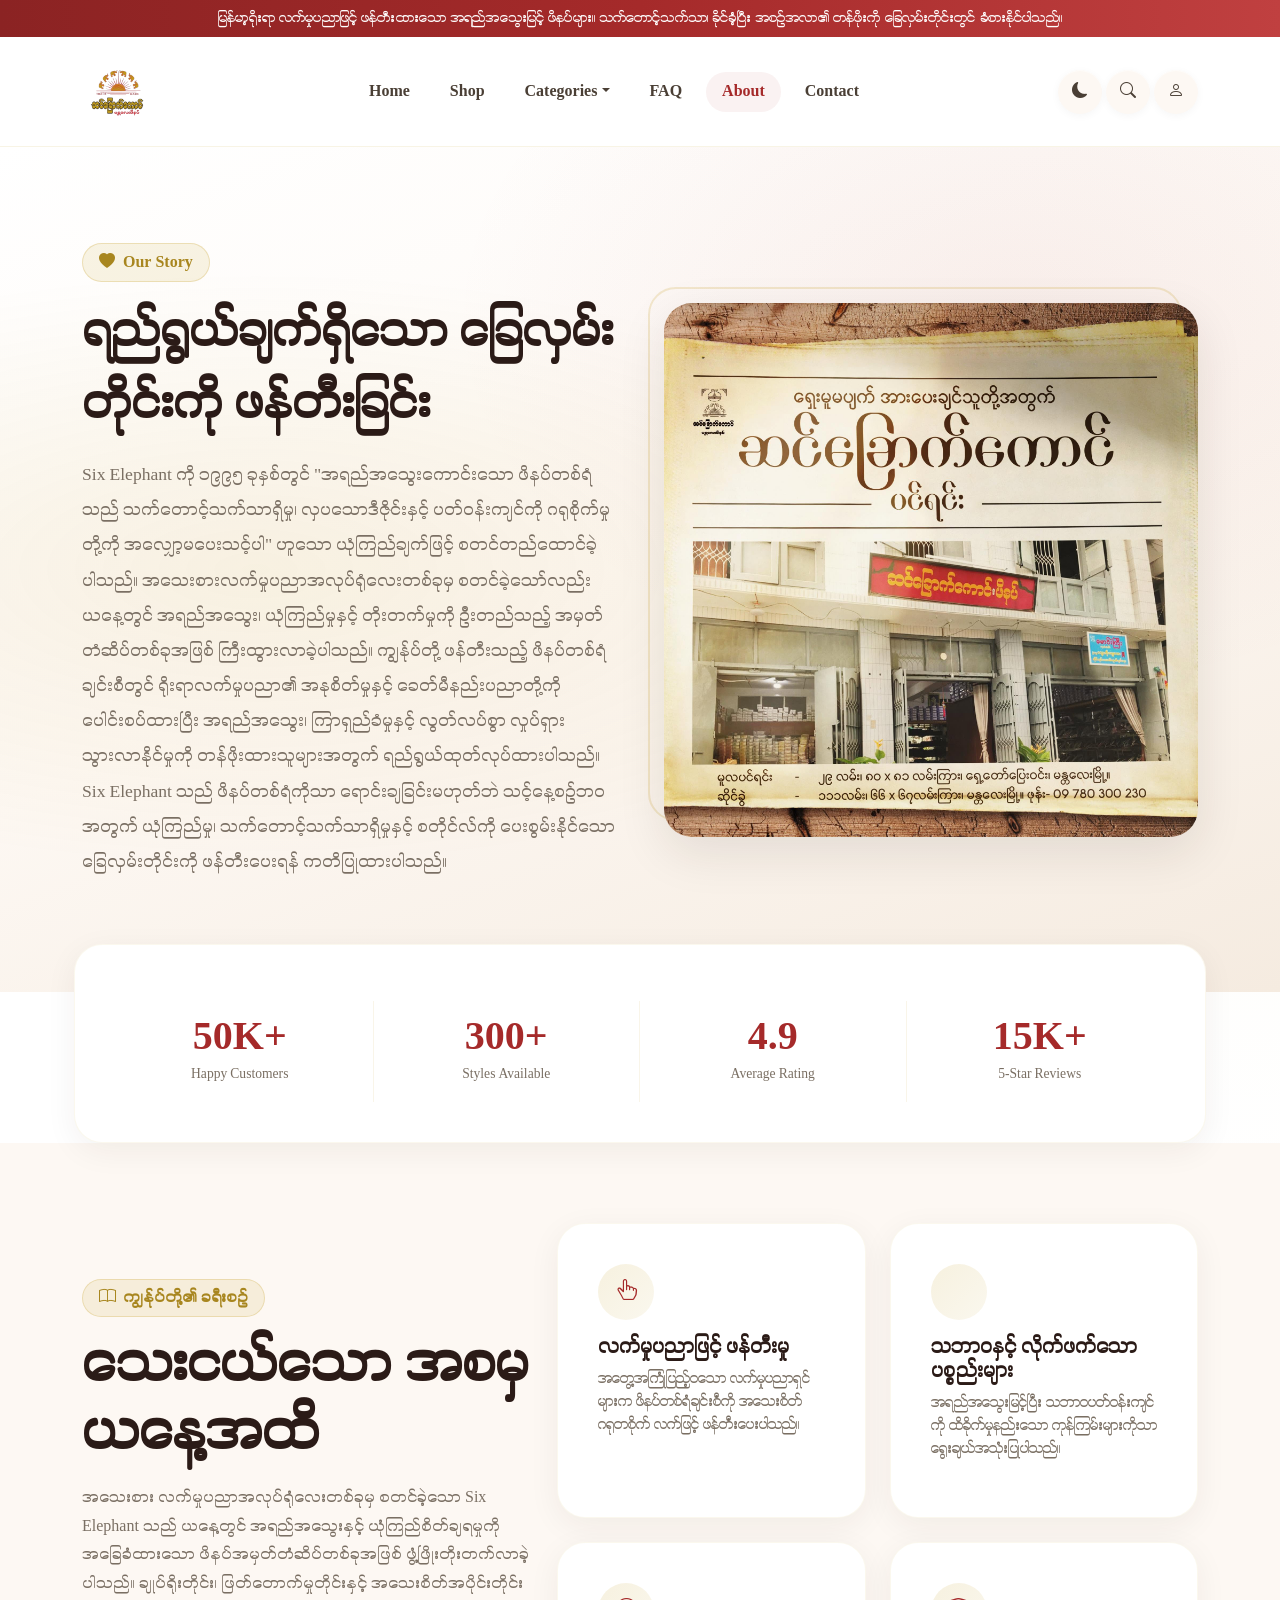
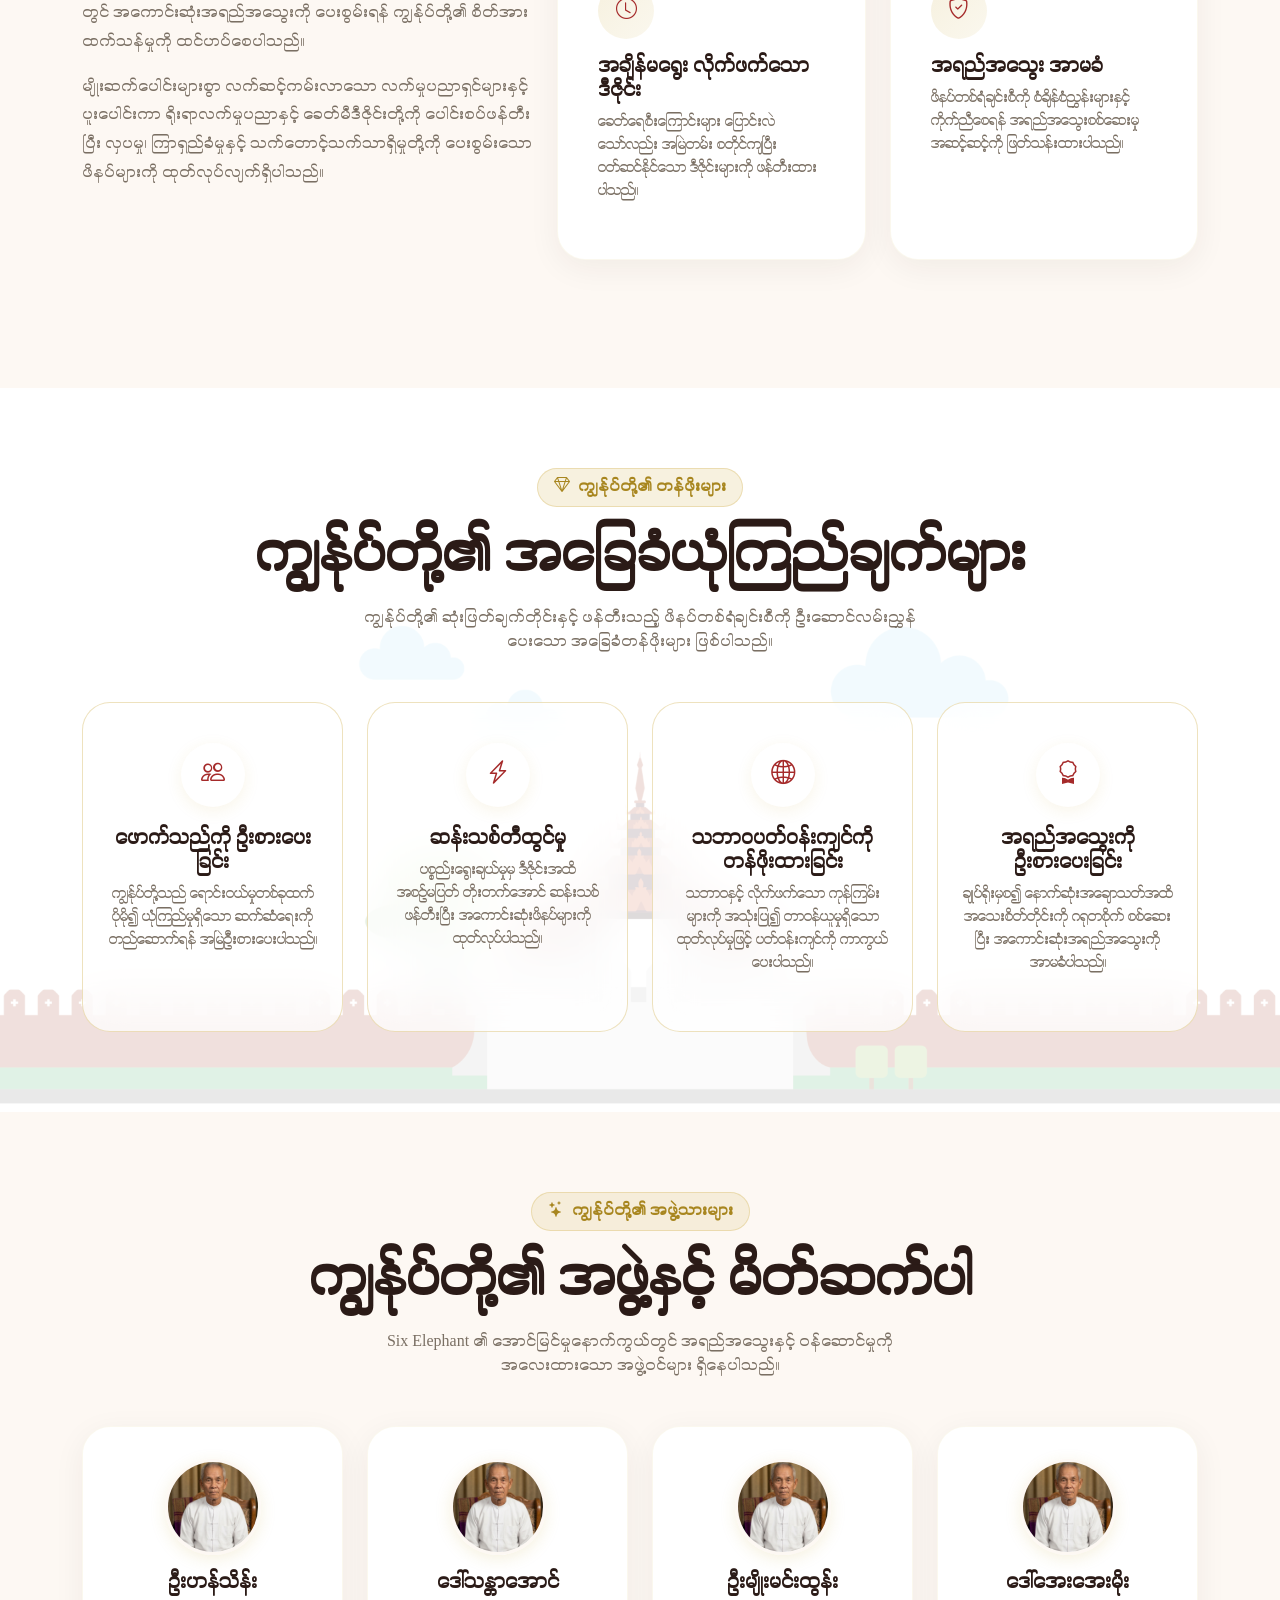
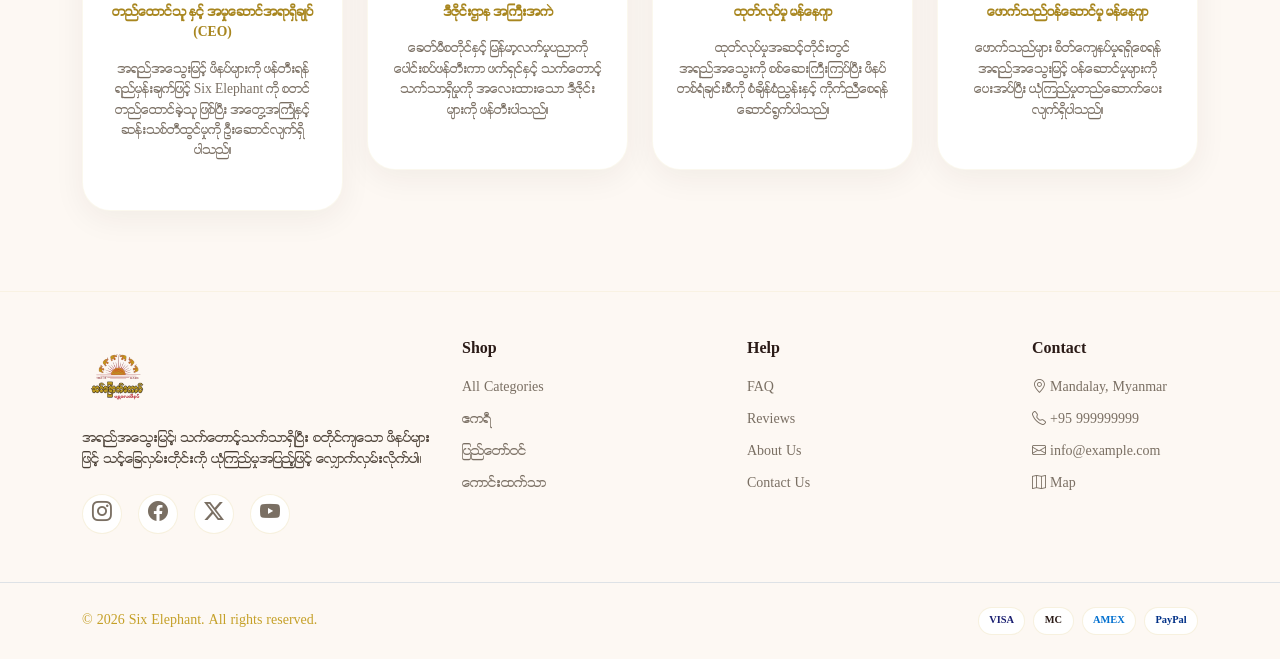
==== commit 2a0eebeb: "update project" ====
--- a/about.html
+++ b/about.html
@@ -15,13 +15,15 @@
     <link href="https://cdn.jsdelivr.net/npm/bootstrap-icons@1.11.3/font/bootstrap-icons.min.css" rel="stylesheet">
     <link rel="stylesheet" href="css/style.css">
 
-    <link href="https://fonts.googleapis.com/css2?family=Padauk:wght@400;700&display=swap" rel="stylesheet">
 </head>
 <body>
 
     <!-- Announcement Bar -->
-    <div class="announcement-bar text-white py-2 text-center">
-        မြန်မာ့ရိုးရာ လက်မှုပညာဖြင့် ဖန်တီးထားသော အရည်အသွေးမြင့် ဖိနပ်များ။ သက်တောင့်သက်သာ၊ ခိုင်ခံ့ပြီး အစဉ်အလာ၏ တန်ဖိုးကို ခြေလှမ်းတိုင်းတွင် ခံစားနိုင်ပါသည်။
+    <div class="announcement-bar text-white py-2 text-center d-none d-md-block">
+        မြန်မာ့ရိုးရာ လက်မှုပညာဖြင့် ဖန်တီးထားသော အရည်အသွေးမြင့် ဖိနပ်များ။ သက်တောင့်သက်သာ၊ ခိုင်ခံ့ပြီး အစဉ်အလာ၏ တန်ဖိုးကို ခြေလှမ်းတိုင်းတွင် ခံစားနိုင်ပါသည်။    
+    </div>
+    <div class="announcement-bar text-white py-2 text-center d-block d-md-none">
+        အရည်အသွေးမြင့်၊ သက်တောင့်သက်သာရှိသော မြန်မာ့လက်မှုပညာ ဖိနပ်များ။
     </div>
 
     <!-- Navbar -->
@@ -140,7 +142,7 @@
         </div>
 
         <!-- Story -->
-        <section class="section-padding story-section">
+        <!-- <section class="section-padding story-section">
             <div class="container">
                 <div class="row align-items-center mb-5">
                     <div class="col-lg-5">
@@ -189,10 +191,88 @@
                     </div>
                 </div>
             </div>
+        </section> -->
+
+        <section class="section-padding story-section">
+            <div class="container">
+                <div class="row align-items-center mb-5">
+                    <div class="col-lg-5">
+                        <span class="about-hero-badge mb-3 d-inline-flex">
+                            <i class="bi bi-book"></i> ကျွန်ုပ်တို့၏ ခရီးစဉ်
+                        </span>
+
+                        <h2 class="display-font display-4 fw-bold mb-3">
+                            သေးငယ်သော အစမှ ယနေ့အထိ
+                        </h2>
+
+                        <p style="color:var(--text-muted);line-height:1.8;">
+                            အသေးစား လက်မှုပညာအလုပ်ရုံလေးတစ်ခုမှ စတင်ခဲ့သော Six Elephant သည် ယနေ့တွင် အရည်အသွေးနှင့် ယုံကြည်စိတ်ချရမှုကို အခြေခံထားသော ဖိနပ်အမှတ်တံဆိပ်တစ်ခုအဖြစ် ဖွံ့ဖြိုးတိုးတက်လာခဲ့ပါသည်။ ချုပ်ရိုးတိုင်း၊ ဖြတ်တောက်မှုတိုင်းနှင့် အသေးစိတ်အပိုင်းတိုင်းတွင် အကောင်းဆုံးအရည်အသွေးကို ပေးစွမ်းရန် ကျွန်ုပ်တို့၏ စိတ်အားထက်သန်မှုကို ထင်ဟပ်စေပါသည်။
+                        </p>
+
+                        <p style="color:var(--text-muted);line-height:1.8;">
+                            မျိုးဆက်ပေါင်းများစွာ လက်ဆင့်ကမ်းလာသော လက်မှုပညာရှင်များနှင့် ပူးပေါင်းကာ ရိုးရာလက်မှုပညာနှင့် ခေတ်မီဒီဇိုင်းတို့ကို ပေါင်းစပ်ဖန်တီးပြီး လှပမှု၊ ကြာရှည်ခံမှုနှင့် သက်တောင့်သက်သာရှိမှုတို့ကို ပေးစွမ်းသော ဖိနပ်များကို ထုတ်လုပ်လျက်ရှိပါသည်။
+                        </p>
+                    </div>
+
+                    <div class="col-lg-7">
+                        <div class="row g-4">
+
+                            <div class="col-sm-6">
+                                <div class="story-card">
+                                    <div class="story-icon mb-3">
+                                        <i class="bi bi-hand-index-thumb"></i>
+                                    </div>
+                                    <h5 class="fw-bold mb-2">လက်မှုပညာဖြင့် ဖန်တီးမှု</h5>
+                                    <p>
+                                        အတွေ့အကြုံပြည့်ဝသော လက်မှုပညာရှင်များက ဖိနပ်တစ်ရံချင်းစီကို အသေးစိတ်ဂရုတစိုက် လက်ဖြင့် ဖန်တီးပေးပါသည်။
+                                    </p>
+                                </div>
+                            </div>
+
+                            <div class="col-sm-6">
+                                <div class="story-card">
+                                    <div class="story-icon mb-3">
+                                        <i class="bi bi-leaf"></i>
+                                    </div>
+                                    <h5 class="fw-bold mb-2">သဘာဝနှင့် လိုက်ဖက်သော ပစ္စည်းများ</h5>
+                                    <p>
+                                        အရည်အသွေးမြင့်ပြီး သဘာဝပတ်ဝန်းကျင်ကို ထိခိုက်မှုနည်းသော ကုန်ကြမ်းများကိုသာ ရွေးချယ်အသုံးပြုပါသည်။
+                                    </p>
+                                </div>
+                            </div>
+
+                            <div class="col-sm-6">
+                                <div class="story-card">
+                                    <div class="story-icon mb-3">
+                                        <i class="bi bi-clock"></i>
+                                    </div>
+                                    <h5 class="fw-bold mb-2">အချိန်မရွေး လိုက်ဖက်သော ဒီဇိုင်း</h5>
+                                    <p>
+                                        ခေတ်ရေစီးကြောင်းများ ပြောင်းလဲသော်လည်း အမြဲတမ်း စတိုင်ကျပြီး ဝတ်ဆင်နိုင်သော ဒီဇိုင်းများကို ဖန်တီးထားပါသည်။
+                                    </p>
+                                </div>
+                            </div>
+
+                            <div class="col-sm-6">
+                                <div class="story-card">
+                                    <div class="story-icon mb-3">
+                                        <i class="bi bi-shield-check"></i>
+                                    </div>
+                                    <h5 class="fw-bold mb-2">အရည်အသွေး အာမခံ</h5>
+                                    <p>
+                                        ဖိနပ်တစ်ရံချင်းစီကို စံချိန်စံညွှန်းများနှင့် ကိုက်ညီစေရန် အရည်အသွေးစစ်ဆေးမှု အဆင့်ဆင့်ကို ဖြတ်သန်းထားပါသည်။
+                                    </p>
+                                </div>
+                            </div>
+
+                        </div>
+                    </div>
+                </div>
+            </div>
         </section>
 
         <!-- Values -->
-        <section class="section-padding values-section">
+        <!-- <section class="section-padding values-section">
             <div class="container">
                 <div class="text-center mb-5">
                     <span class="about-hero-badge mb-3 d-inline-flex">
@@ -232,10 +312,98 @@
                     </div>
                 </div>
             </div>
+        </section> -->
+
+
+        <section class="section-padding values-section">
+            <div class="container">
+                <div class="text-center mb-5">
+                    <span class="about-hero-badge mb-3 d-inline-flex">
+                        <i class="bi bi-gem"></i> ကျွန်ုပ်တို့၏ တန်ဖိုးများ
+                    </span>
+
+                    <h2 class="display-font display-4 fw-bold mb-3">
+                        ကျွန်ုပ်တို့၏ အခြေခံယုံကြည်ချက်များ
+                    </h2>
+
+                    <p class="mx-auto" style="max-width:560px;color:var(--text-muted);">
+                        ကျွန်ုပ်တို့၏ ဆုံးဖြတ်ချက်တိုင်းနှင့် ဖန်တီးသည့် ဖိနပ်တစ်ရံချင်းစီကို ဦးဆောင်လမ်းညွှန်ပေးသော အခြေခံတန်ဖိုးများ ဖြစ်ပါသည်။
+                    </p>
+                </div>
+
+                <div class="row g-4">
+
+                    <div class="col-sm-6 col-lg-3">
+                        <div class="value-card">
+                            <div class="value-icon">
+                                <i class="bi bi-people"></i>
+                            </div>
+
+                            <h5 class="fw-bold mb-2">
+                                ဖောက်သည်ကို ဦးစားပေးခြင်း
+                            </h5>
+
+                            <p>
+                                ကျွန်ုပ်တို့သည် ရောင်းဝယ်မှုတစ်ခုထက် ပိုမို၍ ယုံကြည်မှုရှိသော ဆက်ဆံရေးကို တည်ဆောက်ရန် အမြဲဦးစားပေးပါသည်။
+                            </p>
+                        </div>
+                    </div>
+
+                    <div class="col-sm-6 col-lg-3">
+                        <div class="value-card">
+                            <div class="value-icon">
+                                <i class="bi bi-lightning-charge"></i>
+                            </div>
+
+                            <h5 class="fw-bold mb-2">
+                                ဆန်းသစ်တီထွင်မှု
+                            </h5>
+
+                            <p>
+                                ပစ္စည်းရွေးချယ်မှုမှ ဒီဇိုင်းအထိ အစဉ်မပြတ် တိုးတက်အောင် ဆန်းသစ်ဖန်တီးပြီး အကောင်းဆုံးဖိနပ်များကို ထုတ်လုပ်ပါသည်။
+                            </p>
+                        </div>
+                    </div>
+
+                    <div class="col-sm-6 col-lg-3">
+                        <div class="value-card">
+                            <div class="value-icon">
+                                <i class="bi bi-globe2"></i>
+                            </div>
+
+                            <h5 class="fw-bold mb-2">
+                                သဘာဝပတ်ဝန်းကျင်ကို တန်ဖိုးထားခြင်း
+                            </h5>
+
+                            <p>
+                                သဘာဝနှင့် လိုက်ဖက်သော ကုန်ကြမ်းများကို အသုံးပြု၍ တာဝန်ယူမှုရှိသော ထုတ်လုပ်မှုဖြင့် ပတ်ဝန်းကျင်ကို ကာကွယ်ပေးပါသည်။
+                            </p>
+                        </div>
+                    </div>
+
+                    <div class="col-sm-6 col-lg-3">
+                        <div class="value-card">
+                            <div class="value-icon">
+                                <i class="bi bi-award"></i>
+                            </div>
+
+                            <h5 class="fw-bold mb-2">
+                                အရည်အသွေးကို ဦးစားပေးခြင်း
+                            </h5>
+
+                            <p>
+                                ချုပ်ရိုးမှစ၍ နောက်ဆုံးအချောသတ်အထိ အသေးစိတ်တိုင်းကို ဂရုတစိုက် စစ်ဆေးပြီး အကောင်းဆုံးအရည်အသွေးကို အာမခံပါသည်။
+                            </p>
+                        </div>
+                    </div>
+
+                </div>
+            </div>
         </section>
 
+
         <!-- Team -->
-        <section class="section-padding bg-cream">
+        <!-- <section class="section-padding bg-cream">
             <div class="container">
                 <div class="text-center mb-5">
                     <span class="about-hero-badge mb-3 d-inline-flex">
@@ -279,7 +447,96 @@
                     </div>
                 </div>
             </div>
+        </section> -->
+
+        <section class="section-padding bg-cream">
+            <div class="container">
+
+                <div class="text-center mb-5">
+                    <span class="about-hero-badge mb-3 d-inline-flex">
+                        <i class="bi bi-stars"></i> ကျွန်ုပ်တို့၏ အဖွဲ့သားများ
+                    </span>
+
+                    <h2 class="display-font display-4 fw-bold mb-3">
+                        ကျွန်ုပ်တို့၏ အဖွဲ့နှင့် မိတ်ဆက်ပါ
+                    </h2>
+
+                    <p class="mx-auto" style="max-width:560px;color:var(--text-muted);">
+                        Six Elephant ၏ အောင်မြင်မှုနောက်ကွယ်တွင် အရည်အသွေးနှင့် ဝန်ဆောင်မှုကို အလေးထားသော အဖွဲ့ဝင်များ ရှိနေပါသည်။
+                    </p>
+                </div>
+
+                <div class="row g-4">
+
+                    <div class="col-sm-6 col-lg-3">
+                        <div class="team-card">
+                            <img src="images/ceo.png" alt="Founder & CEO">
+
+                            <h5 class="fw-bold">ဦးဟန်သိန်း</h5>
+
+                            <p class="team-role">
+                                တည်ထောင်သူ နှင့် အမှုဆောင်အရာရှိချုပ် (CEO)
+                            </p>
+
+                            <p>
+                                အရည်အသွေးမြင့် ဖိနပ်များကို ဖန်တီးရန် ရည်မှန်းချက်ဖြင့် Six Elephant ကို စတင်တည်ထောင်ခဲ့သူ ဖြစ်ပြီး အတွေ့အကြုံနှင့် ဆန်းသစ်တီထွင်မှုကို ဦးဆောင်လျက်ရှိပါသည်။
+                            </p>
+                        </div>
+                    </div>
+
+                    <div class="col-sm-6 col-lg-3">
+                        <div class="team-card">
+                            <img src="images/ceo.png" alt="Design Director">
+
+                            <h5 class="fw-bold">ဒေါ်သန္တာအောင်</h5>
+
+                            <p class="team-role">
+                                ဒီဇိုင်းဌာန အကြီးအကဲ
+                            </p>
+
+                            <p>
+                                ခေတ်မီစတိုင်နှင့် မြန်မာ့လက်မှုပညာကို ပေါင်းစပ်ဖန်တီးကာ ဖက်ရှင်နှင့် သက်တောင့်သက်သာရှိမှုကို အလေးထားသော ဒီဇိုင်းများကို ဖန်တီးပါသည်။
+                            </p>
+                        </div>
+                    </div>
+
+                    <div class="col-sm-6 col-lg-3">
+                        <div class="team-card">
+                            <img src="images/ceo.png" alt="Production Manager">
+
+                            <h5 class="fw-bold">ဦးမျိုးမင်းထွန်း</h5>
+
+                            <p class="team-role">
+                                ထုတ်လုပ်မှု မန်နေဂျာ
+                            </p>
+
+                            <p>
+                                ထုတ်လုပ်မှုအဆင့်တိုင်းတွင် အရည်အသွေးကို စစ်ဆေးကြီးကြပ်ပြီး ဖိနပ်တစ်ရံချင်းစီကို စံချိန်စံညွှန်းနှင့် ကိုက်ညီစေရန် ဆောင်ရွက်ပါသည်။
+                            </p>
+                        </div>
+                    </div>
+
+                    <div class="col-sm-6 col-lg-3">
+                        <div class="team-card">
+                            <img src="images/ceo.png" alt="Customer Service Manager">
+
+                            <h5 class="fw-bold">ဒေါ်အေးအေးမိုး</h5>
+
+                            <p class="team-role">
+                                ဖောက်သည်ဝန်ဆောင်မှု မန်နေဂျာ
+                            </p>
+
+                            <p>
+                                ဖောက်သည်များ စိတ်ကျေနပ်မှုရရှိစေရန် အရည်အသွေးမြင့် ဝန်ဆောင်မှုများကို ပေးအပ်ပြီး ယုံကြည်မှုတည်ဆောက်ပေးလျက်ရှိပါသည်။
+                            </p>
+                        </div>
+                    </div>
+
+                </div>
+
+            </div>
         </section>
+
 
         <!-- Newsletter CTA -->
         <!-- <section class="section-padding">
--- a/css/style.css
+++ b/css/style.css
@@ -31,10 +31,24 @@
     --bs-border-radius-xl: var(--radius-lg);
     --theme-transition-duration: 0.35s;
 }
+/* 
+myanmargantgaw
+myanmarangoun
+MyanmarChatu
+MyanmarNjaun
+Myanmar\ Latpan.ttf
+Myanmar\ MUA\ font.ttf
+
+ */
+@font-face {
+    font-family: "Padauk";
+    src: url("../pyidaungsu1/myanmargantgaw.ttf") format("truetype");
+}
+
 
 /* Smooth theme transitions */
 *, *::before, *::after {
-    font-family: "Padauk", sans-serif;
+  font-family: "Padauk" !important;
   font-weight: 400;
   font-style: normal;
     transition: background-color var(--theme-transition-duration) var(--ease-smooth),
@@ -140,8 +154,8 @@
 }
 
 .nav-link {
-    font-weight: 500;
-    font-size: 0.9rem;
+    font-weight: bold;
+    font-size: 16px;
     color: var(--text-body) !important;
     padding: 0.5rem 1rem !important;
     border-radius: var(--radius-pill);
@@ -319,17 +333,17 @@
 }
 
 /* Background image for desktop */
-@media (min-width: 992px) {
+/* @media (min-width: 992px) {
     .hero-section {
         background: rgb(22, 18, 18);
         background-image: url("../images/background.png");
         background-size: cover;
         background-position: center;
     }
-}
+} */
 
 /* Background image for mobile hero image wrap - Flexible Dark Mode */
-@media (max-width: 767.98px) {
+/* @media (max-width: 767.98px) {
     body.dark .hero-image-wrap {
         background: linear-gradient(160deg, var(--white) 0%, #1a1c1e 45%, #0f1112 100%);
     }
@@ -350,7 +364,7 @@
         transition: background var(--theme-transition-duration) var(--ease-smooth);
     }
     
-}
+} */
 
 .hero-grid-pattern {
     display: none;
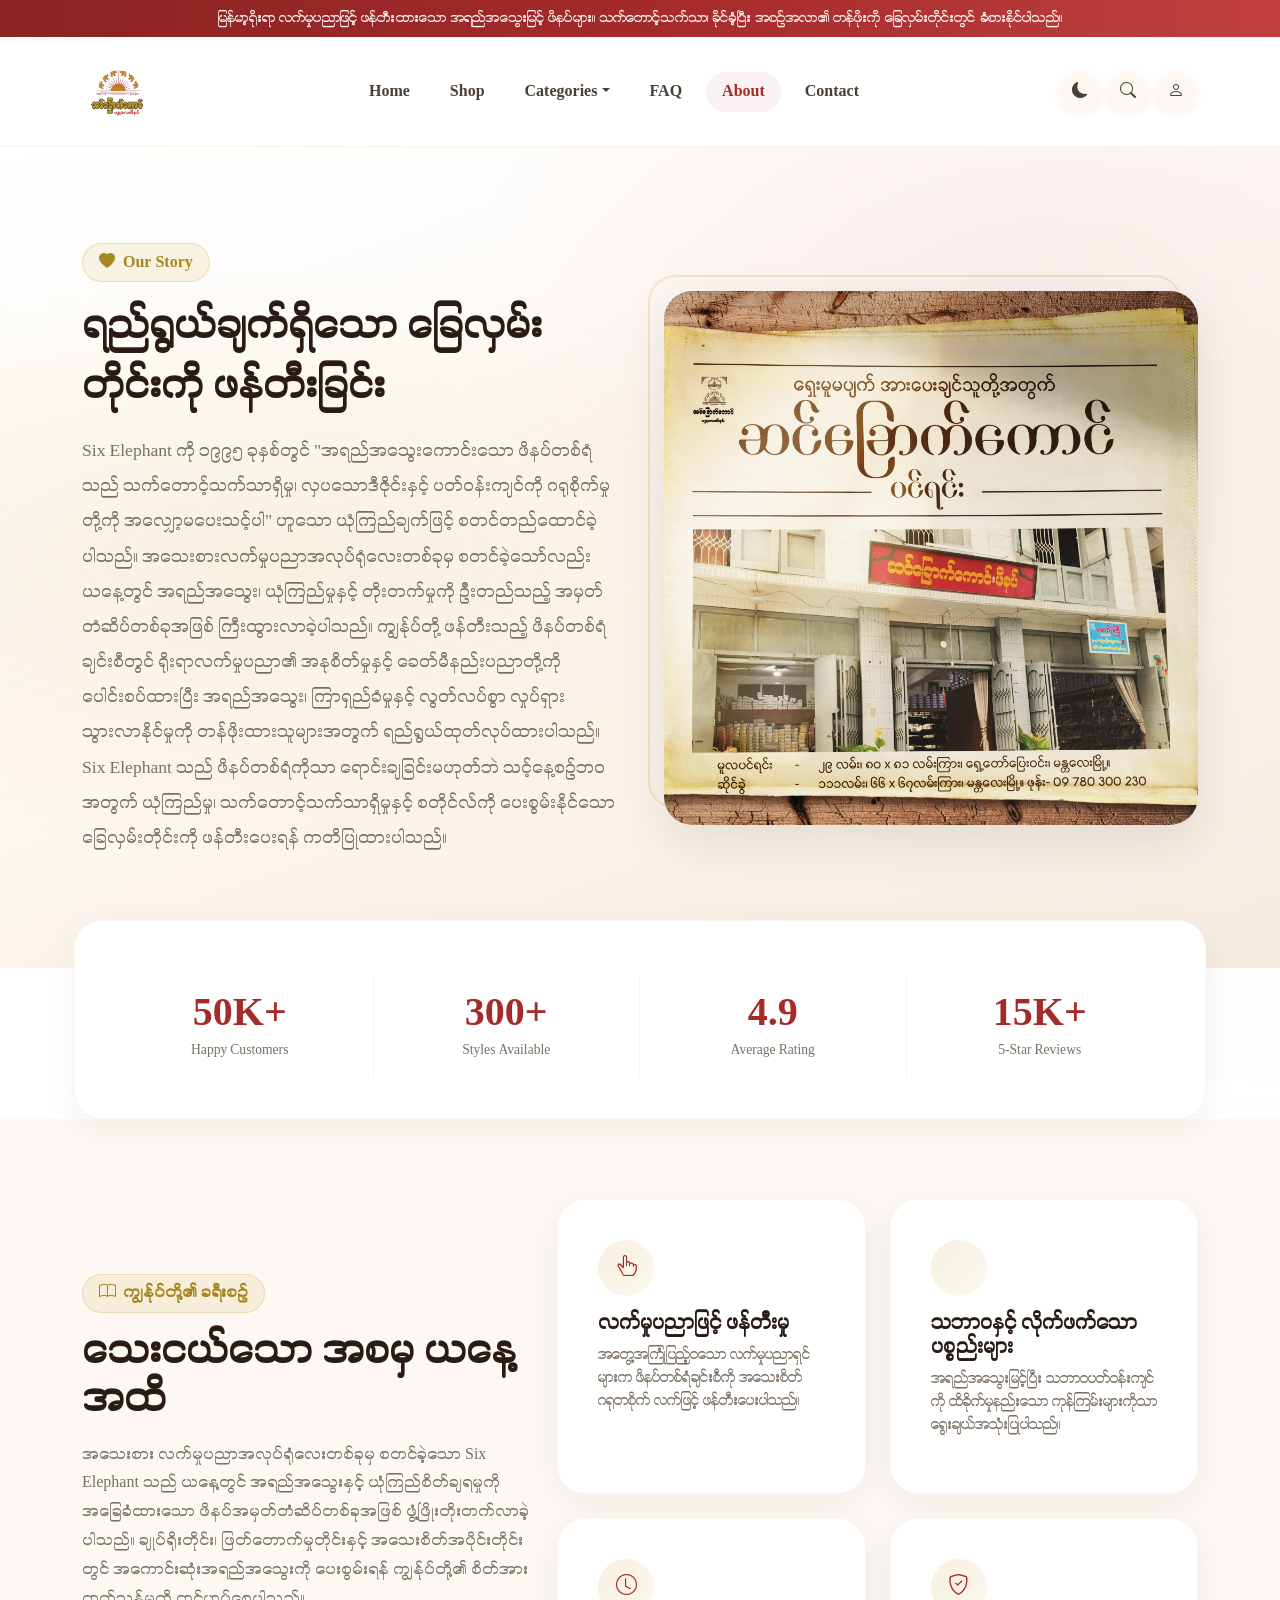
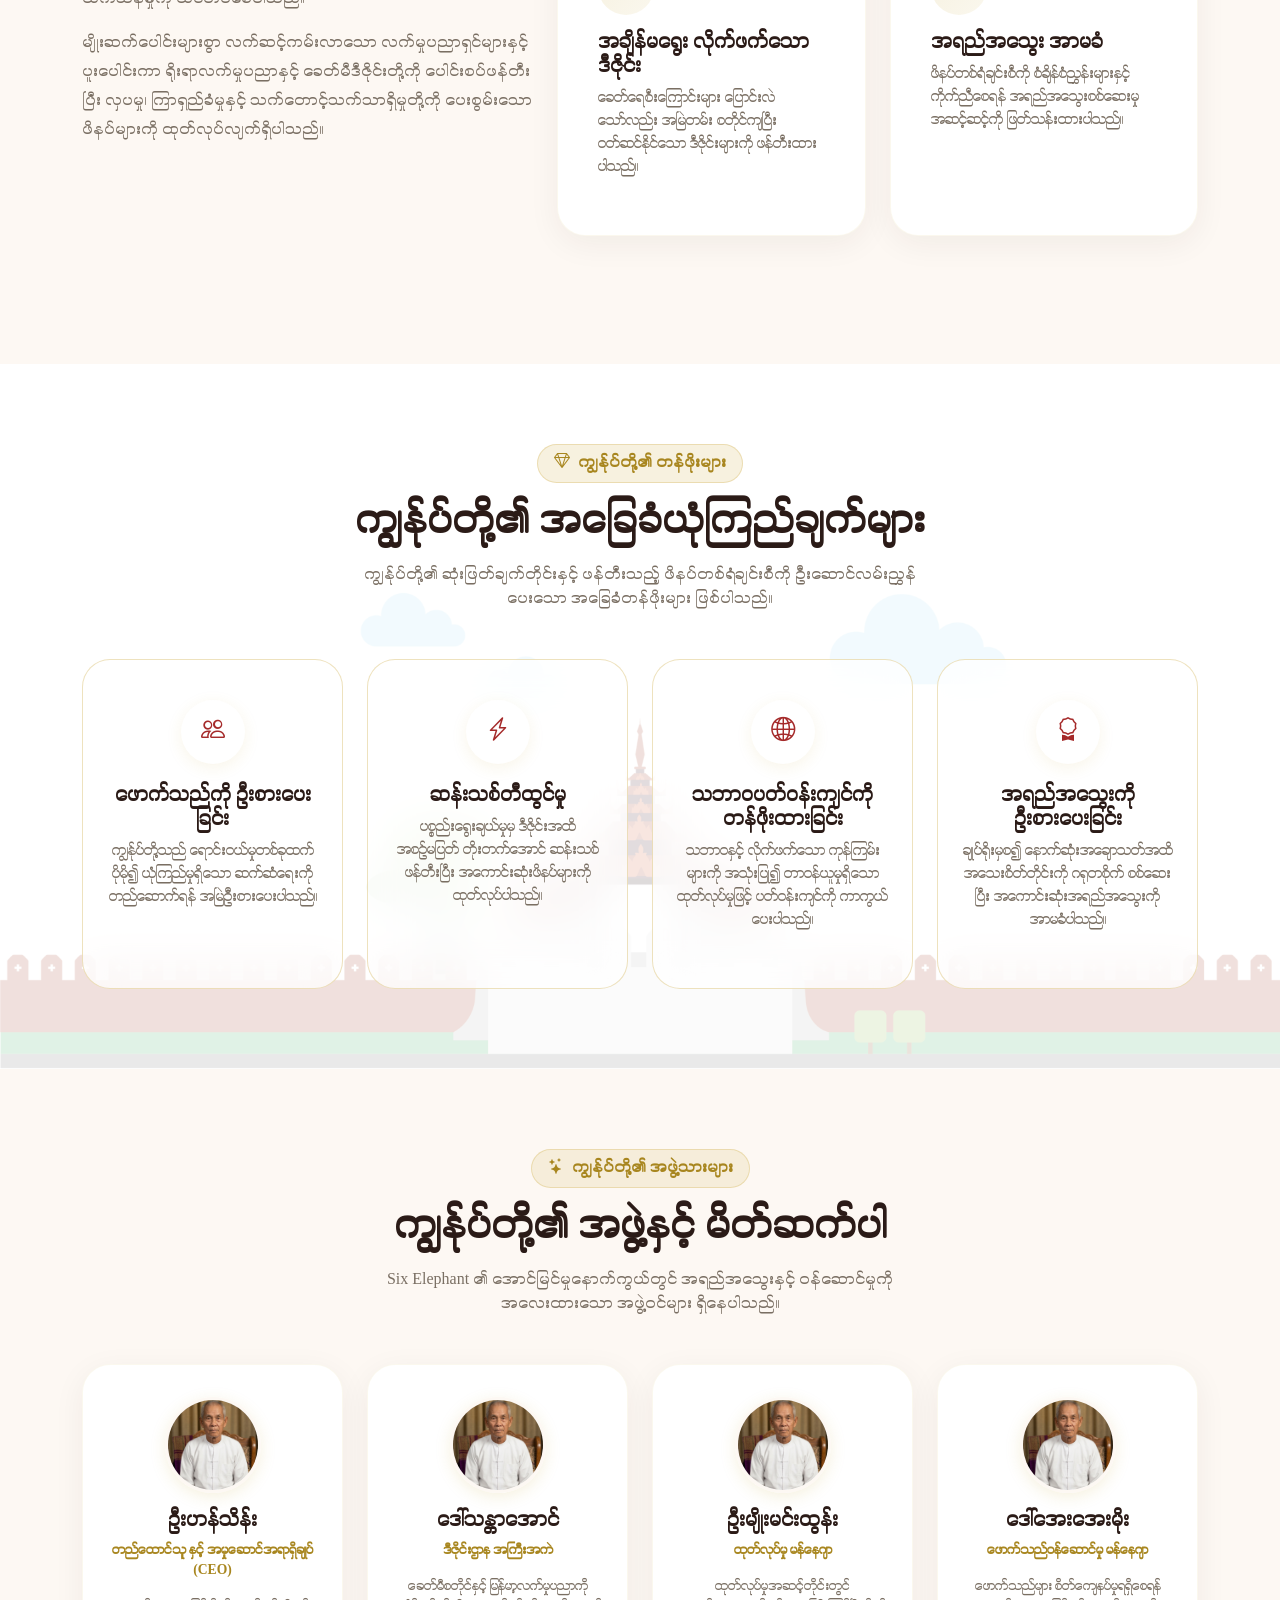
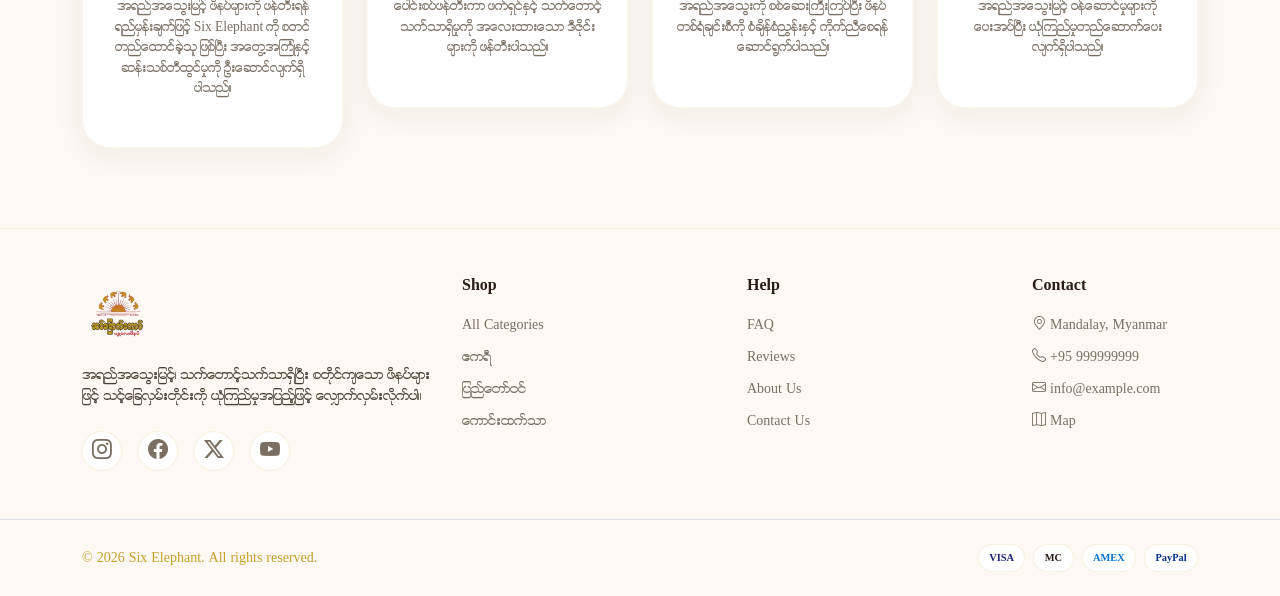
==== commit c4145f0f: "update project" ====
--- a/about.html
+++ b/about.html
@@ -97,7 +97,7 @@
                         <span class="about-hero-badge mb-3 d-inline-flex">
                             <i class="bi bi-heart-fill"></i> Our Story
                         </span>
-                        <h1 class="display-font lh-base display-5 fw-bold mb-3">
+                        <h1 class="display-font lh-base display-6 fw-bold mb-3">
                             ရည်ရွယ်ချက်ရှိသော ခြေလှမ်းတိုင်းကို ဖန်တီးခြင်း
                         </h1>
                         <p class="lh-lg text-justify">
@@ -201,7 +201,7 @@
                             <i class="bi bi-book"></i> ကျွန်ုပ်တို့၏ ခရီးစဉ်
                         </span>
 
-                        <h2 class="display-font display-4 fw-bold mb-3">
+                        <h2 class="display-font display-6 fw-bold mb-3">
                             သေးငယ်သော အစမှ ယနေ့အထိ
                         </h2>
 
@@ -322,7 +322,7 @@
                         <i class="bi bi-gem"></i> ကျွန်ုပ်တို့၏ တန်ဖိုးများ
                     </span>
 
-                    <h2 class="display-font display-4 fw-bold mb-3">
+                    <h2 class="display-font display-6 fw-bold mb-3">
                         ကျွန်ုပ်တို့၏ အခြေခံယုံကြည်ချက်များ
                     </h2>
 
@@ -457,7 +457,7 @@
                         <i class="bi bi-stars"></i> ကျွန်ုပ်တို့၏ အဖွဲ့သားများ
                     </span>
 
-                    <h2 class="display-font display-4 fw-bold mb-3">
+                    <h2 class="display-font display-6 fw-bold mb-3">
                         ကျွန်ုပ်တို့၏ အဖွဲ့နှင့် မိတ်ဆက်ပါ
                     </h2>
 
